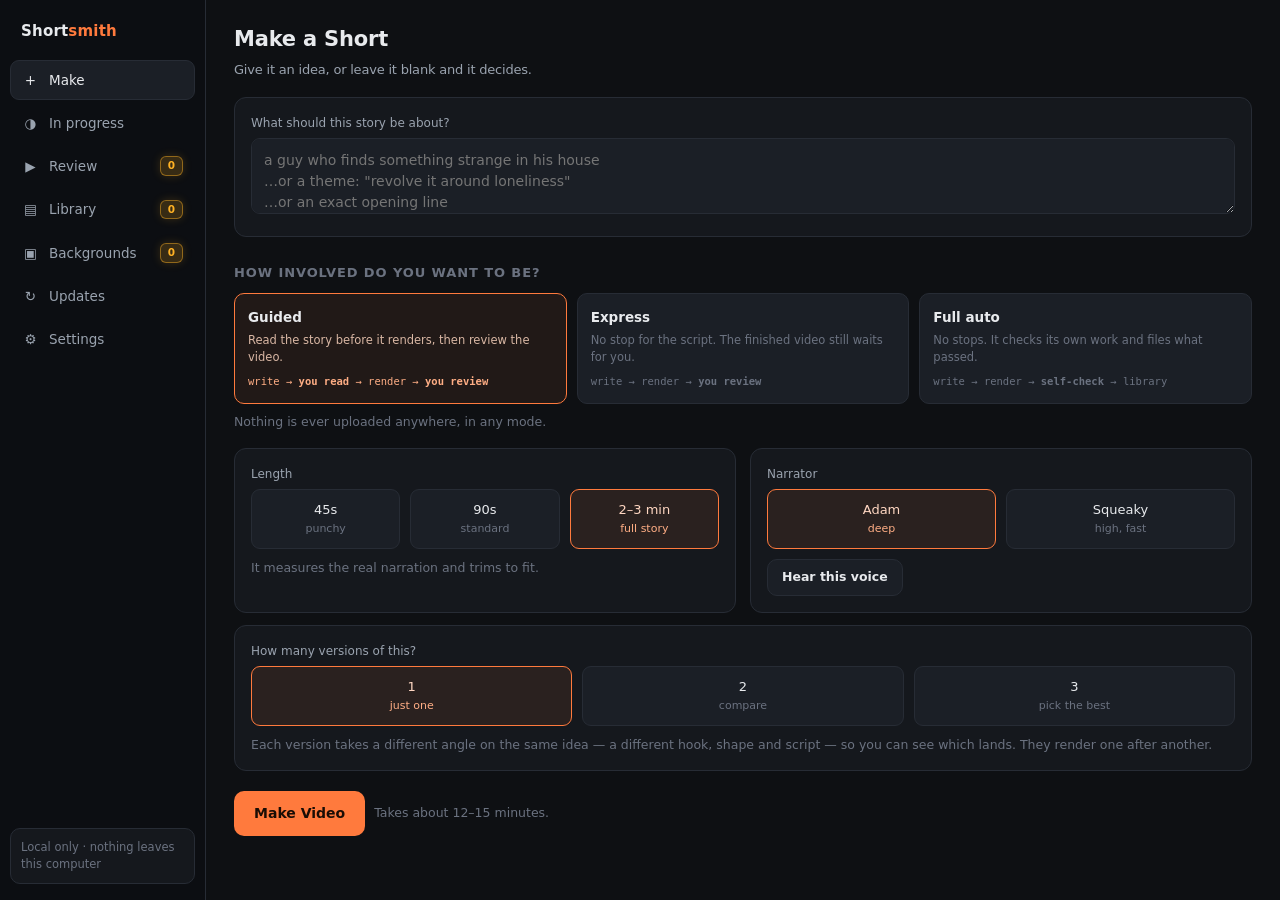
==== app/index.html @ 7c5843a4 "Fetch ffmpeg during setup; nothing could render without it" ====
<!doctype html>
<html lang="en">
<head>
<meta charset="utf-8">
<meta name="viewport" content="width=device-width,initial-scale=1">
<title>Shortsmith</title>
<style>
:root{
  --bg:#0e1013; --panel:#15181d; --panel2:#1b1f26; --line:#272c35;
  --txt:#e8eaed; --dim:#9aa3af; --faint:#6b7280;
  --accent:#ff7a3d; --accent2:#ffb224; --ok:#34d399; --bad:#f87171; --info:#60a5fa;
}
*{box-sizing:border-box}
html,body{height:100%}
body{margin:0;background:var(--bg);color:var(--txt);overflow:hidden;
  font:14px/1.5 -apple-system,BlinkMacSystemFont,"Segoe UI",Inter,system-ui,sans-serif}
.app{display:flex;height:100vh}

/* sidebar */
.side{width:206px;background:#0c0e12;border-right:1px solid var(--line);
  padding:16px 10px;display:flex;flex-direction:column;gap:3px;flex-shrink:0}
.brand{font-weight:700;font-size:15px;padding:4px 11px 14px;letter-spacing:.2px}
.brand span{color:var(--accent)}
.navb{display:flex;align-items:center;gap:10px;padding:9px 11px;border-radius:9px;
  color:var(--dim);cursor:pointer;border:1px solid transparent;font-size:13.5px;user-select:none}
.navb:hover{background:var(--panel);color:var(--txt)}
.navb.sel{background:var(--panel2);color:var(--txt);border-color:var(--line)}
.navb .ic{width:17px;text-align:center}
/* Sidebar counts are gold so "something is waiting for you" is visible at a
   glance. A zero is dimmed instead, so only real counts draw the eye. */
.navb .cnt{margin-left:auto;border-radius:6px;font-size:10.5px;padding:1px 7px;
  font-weight:700;background:rgba(255,178,36,.18);color:var(--accent2);
  border:1px solid rgba(255,178,36,.45);
  box-shadow:0 0 10px rgba(255,178,36,.18)}
.navb .cnt.zero{background:#191d24;color:#5d6673;border-color:#272c35;
  box-shadow:none;font-weight:600}
.side .sp{flex:1}
.mini{background:var(--panel);border:1px solid var(--line);border-radius:10px;
  padding:10px;font-size:11.5px;color:var(--faint)}
.mini b{color:var(--txt)}

/* main */
.main{flex:1;display:flex;flex-direction:column;min-width:0}
.strip{display:none;align-items:center;gap:12px;padding:10px 18px;
  background:linear-gradient(90deg,rgba(255,122,61,.15),rgba(255,178,36,.05));
  border-bottom:1px solid #33261c;font-size:12.5px;flex-shrink:0}
.strip.on{display:flex}
.spin{width:13px;height:13px;border-radius:50%;flex-shrink:0;
  border:2px solid rgba(255,122,61,.3);border-top-color:var(--accent);
  animation:sp .8s linear infinite}
@keyframes sp{to{transform:rotate(360deg)}}
.strip b{color:var(--accent2)}
.strip .muted2{color:#b99a86}
.scroll{flex:1;overflow:auto;padding:24px 28px}
.scr{display:none}.scr.on{display:block}

h1{margin:0 0 4px;font-size:21px;font-weight:650;letter-spacing:-.2px}
h1 .sub{display:block;font-size:13px;color:var(--dim);font-weight:400;margin-top:4px}
h2{font-size:13px;text-transform:uppercase;letter-spacing:.9px;color:var(--faint);
  margin:26px 0 10px;font-weight:650}
.card{background:var(--panel);border:1px solid var(--line);border-radius:12px;padding:16px}
.card+.card{margin-top:12px}
/* ...but inside a grid the second card is a COLUMN, not a stacked card, so
   that margin pushed Narrator 12px below Length and the pair looked crooked. */
.grid2>.card+.card,.grid3>.card+.card{margin-top:0}
label{display:block;font-size:12px;color:var(--dim);margin-bottom:6px}
textarea,select,input{width:100%;background:var(--panel2);border:1px solid var(--line);
  color:var(--txt);border-radius:9px;padding:11px 12px;font:inherit;outline:none}
textarea{min-height:76px;resize:vertical}
textarea:focus,select:focus{border-color:var(--accent)}
.grid2{display:grid;grid-template-columns:1fr 1fr;gap:14px}
/* Length and Narrator sit side by side, so their chips must be the same
   height — a 3-up grid and a 2-up grid otherwise render visibly different
   sized buttons and the pair looks broken. */
.grid2>.card{height:100%}   /* side-by-side cards end level */
#lens,#voices{display:grid;gap:10px}
#lens{grid-template-columns:repeat(3,1fr)}
#voices{grid-template-columns:repeat(2,1fr)}
#lens .chip,#voices .chip{min-height:58px;display:flex;flex-direction:column;
  align-items:center;justify-content:center}
.grid3{display:grid;grid-template-columns:repeat(3,1fr);gap:10px}

.chip{background:var(--panel2);border:1px solid var(--line);border-radius:9px;
  padding:10px 12px;cursor:pointer;text-align:center;font-size:13px;user-select:none}
.chip:hover{border-color:#39414e}
.chip.sel{border-color:var(--accent);background:rgba(255,122,61,.09);color:#ffd7c2}
.chip .s{display:block;font-size:11px;color:var(--faint);margin-top:2px}
.chip.sel .s{color:#ffae85}

.mode{display:grid;grid-template-columns:repeat(3,1fr);gap:10px}
.mode .m{background:var(--panel2);border:1px solid var(--line);border-radius:10px;
  padding:13px;cursor:pointer;user-select:none}
.mode .m:hover{border-color:#39414e}
.mode .m.sel{border-color:var(--accent);background:rgba(255,122,61,.08)}
.mode .m .t{font-weight:650;font-size:13.5px}
.mode .m .d{font-size:11.5px;color:var(--faint);margin-top:5px;line-height:1.5}
.mode .m.sel .d{color:#d9b7a4}
.flow{font-size:10.5px;color:var(--faint);margin-top:8px;
  font-family:ui-monospace,Menlo,Consolas,monospace}
.mode .m.sel .flow{color:#ffae85}

.btn{background:var(--accent);color:#1a0d05;border:0;border-radius:10px;padding:12px 20px;
  font:inherit;font-weight:700;cursor:pointer;font-size:14px}
.btn:hover{filter:brightness(1.08)}
.btn:disabled{opacity:.45;cursor:not-allowed;filter:none}
.btn.g{background:var(--panel2);color:var(--txt);border:1px solid var(--line);font-weight:600}
.btn.g:hover{border-color:#3d4654}
.btn.ok{background:var(--ok);color:#06251a}
.btn.no{background:transparent;color:var(--bad);border:1px solid #4a2626}
.btn.no:hover{background:rgba(248,113,113,.08)}
.btn.sm{padding:8px 14px;font-size:12.5px}
.row{display:flex;gap:9px;align-items:center;flex-wrap:wrap}
.right{margin-left:auto}
.muted{color:var(--faint);font-size:12.5px}
.ok{color:var(--ok)}.warn{color:var(--accent2)}.bad{color:var(--bad)}

.steps{display:flex;gap:6px;margin:14px 0 6px}
.step{flex:1;height:5px;background:var(--panel2);border-radius:3px;overflow:hidden}
.step i{display:block;height:100%;width:0;background:linear-gradient(90deg,var(--accent),var(--accent2));
  transition:width .4s}
.step.done i{width:100%}
.step.now i{width:60%;animation:pulse 1.6s ease-in-out infinite}
@keyframes pulse{0%,100%{opacity:1}50%{opacity:.5}}
.slab{display:flex;justify-content:space-between;font-size:11.5px;color:var(--faint);margin-bottom:16px}
.live{background:#0f1216;border:1px solid var(--line);border-left:3px solid var(--accent);
  border-radius:9px;padding:13px 15px;margin-top:12px}
.live .lbl{font-size:11px;color:var(--faint);text-transform:uppercase;
  letter-spacing:.7px;margin-bottom:5px}
.quote{color:#cfd5de;font-style:italic;line-height:1.65}
.badge{font-size:10.5px;padding:2px 8px;border-radius:5px;background:#1d2530;color:#8fa6c2}
.badge.best{background:rgba(255,122,61,.16);color:var(--accent2)}
.badge.ok{background:#13291f;color:var(--ok)}
.badge.no{background:#2a1c1c;color:#d08b8b}

video{width:100%;max-width:230px;border-radius:10px;background:#000;display:block}
.vrow{display:flex;gap:18px;align-items:flex-start}
.kv{display:flex;gap:8px;font-size:12.5px;margin:5px 0}
.kv .k{color:var(--faint);width:74px;flex-shrink:0}
.scene{display:flex;gap:12px;padding:9px 0;border-bottom:1px solid #1e232b}
.scene:last-child{border:0}
.sn{width:26px;flex-shrink:0;color:var(--faint);font-size:11.5px}
.tag{display:inline-block;font-size:10px;padding:2px 7px;border-radius:5px;
  background:#1d2530;color:#86a4c9;margin-bottom:4px}
table{width:100%;border-collapse:collapse;font-size:13px}
th{text-align:left;color:var(--faint);font-size:11px;text-transform:uppercase;
  letter-spacing:.7px;padding:0 10px 9px;font-weight:650}
td{padding:11px 10px;border-top:1px solid #1e232b;vertical-align:top}
tr.pick{background:rgba(255,122,61,.07)}
tr.dis{opacity:.42}
.hw{display:grid;grid-template-columns:repeat(5,1fr);gap:10px}
.hw .b{background:var(--panel2);border:1px solid var(--line);border-radius:10px;padding:12px}
.hw .b .k{font-size:10.5px;color:var(--faint);text-transform:uppercase;letter-spacing:.6px}
.hw .b .v{font-size:15px;font-weight:650;margin-top:4px}
.hw .b .v small{font-size:11px;color:var(--dim);font-weight:400;display:block}
.empty{color:var(--faint);text-align:center;padding:38px 10px;font-size:13px}
.bar{display:flex;align-items:center;gap:14px;background:var(--panel);
  border:1px solid var(--line);border-radius:10px;padding:10px 14px;margin:14px 0}
.ck{display:flex;align-items:center;gap:7px;font-size:12.5px;color:var(--dim);cursor:pointer}
.ck input{width:15px;height:15px;accent-color:var(--accent);cursor:pointer}
.card.pick{border-color:var(--accent);background:rgba(255,122,61,.05)}
.sel-ck{position:absolute;top:12px;left:12px;width:18px;height:18px;
  accent-color:var(--accent);cursor:pointer;z-index:2}
.card.item{position:relative;padding-left:44px}
.script{margin-top:12px;border-top:1px solid #1e232b;padding-top:10px;display:none}
.script.on{display:block}
.pbar{height:8px;background:var(--panel2);border-radius:4px;overflow:hidden;margin:8px 0}
.chlog{font-size:13px;line-height:1.65;color:#c9d0d9;white-space:pre-wrap}
.chlog b{color:var(--txt)}
.commit{display:flex;gap:10px;padding:8px 0;border-top:1px solid #1e232b;font-size:12.5px}
.commit:first-child{border-top:0}
.commit .sha{color:var(--faint);font-family:ui-monospace,Menlo,Consolas,monospace;flex-shrink:0}
.commit .when{color:var(--faint);margin-left:auto;flex-shrink:0}
.pbar i{display:block;height:100%;background:linear-gradient(90deg,var(--accent),var(--accent2));transition:width .5s}
/* ---- compact library grid: files-on-a-desktop ---- */
.grid-files{display:grid;grid-template-columns:repeat(auto-fill,minmax(148px,1fr));
  gap:14px;margin-top:6px}
.file{position:relative;border-radius:10px;padding:8px;cursor:default;
  border:1.5px solid transparent;transition:background .12s,border-color .12s}
.file:hover{background:#171b21}
.file.sel{background:rgba(255,122,61,.13);border-color:var(--accent)}
.file .thumb{position:relative;aspect-ratio:9/16;border-radius:8px;overflow:hidden;
  background:#000;border:1px solid var(--line)}
.file .thumb img{width:100%;height:100%;object-fit:cover;display:block}
.file .nm{font-size:12px;line-height:1.35;margin-top:7px;color:var(--txt);
  display:-webkit-box;-webkit-line-clamp:2;-webkit-box-orient:vertical;overflow:hidden}
.file .meta{font-size:10.5px;color:var(--faint);margin-top:2px}
.file .dots{position:absolute;top:12px;right:12px;width:24px;height:24px;
  border-radius:6px;background:rgba(10,12,16,.82);color:#cbd3dd;border:1px solid var(--line);
  display:none;align-items:center;justify-content:center;cursor:pointer;
  font-size:14px;line-height:1;z-index:2}
.file:hover .dots,.file.sel .dots{display:flex}
.file .dots:hover{background:var(--panel2);color:#fff}
.menu{position:fixed;z-index:90;background:var(--panel2);border:1px solid var(--line);
  border-radius:9px;padding:5px;min-width:168px;box-shadow:0 14px 34px rgba(0,0,0,.6)}
.menu div{padding:8px 11px;border-radius:6px;font-size:13px;cursor:pointer;color:var(--txt)}
.menu div:hover{background:#262c35}
.menu div.danger{color:var(--bad)}
.menu div.danger:hover{background:rgba(248,113,113,.12)}

/* ---- details drawer ---- */
#sheet{position:fixed;inset:0;background:rgba(0,0,0,.6);z-index:70;display:none}
#sheet.on{display:block}
.sheetbox{position:absolute;right:0;top:0;bottom:0;width:min(680px,94vw);
  background:var(--bg);border-left:1px solid var(--line);overflow:auto;
  padding:22px 24px;animation:slideIn .2s ease}
@keyframes slideIn{from{transform:translateX(30px);opacity:.6}to{transform:none;opacity:1}}
.sheetbox h2.t{font-size:18px;margin:0 0 4px;color:var(--txt);text-transform:none;letter-spacing:-.2px}
.metafield{margin-top:14px}
.metafield .lbl{font-size:11px;text-transform:uppercase;letter-spacing:.7px;
  color:var(--faint);margin-bottom:5px;display:flex;align-items:center;gap:8px}
.metafield .val{background:var(--panel2);border:1px solid var(--line);border-radius:8px;
  padding:10px 12px;font-size:13px;line-height:1.55;white-space:pre-wrap;color:#d7dde5}
.copy{font-size:10.5px;background:var(--panel2);border:1px solid var(--line);
  color:var(--dim);border-radius:5px;padding:2px 8px;cursor:pointer}
.copy:hover{border-color:var(--accent);color:var(--accent2)}
.titleopt{display:flex;gap:8px;align-items:center;padding:7px 0;
  border-bottom:1px solid #1e232b;font-size:13px}
.titleopt:last-child{border:0}
.qrow{display:flex;align-items:center;gap:12px;padding:9px 0;border-bottom:1px solid #1e232b;font-size:13px}
.qrow:last-child{border:0}

/* ---- backgrounds ---- */
#drop{border:2px dashed var(--line);border-radius:12px;padding:30px 20px;text-align:center;
  transition:border-color .15s,background .15s;cursor:pointer;margin-top:16px}
#drop:hover,#drop.over{border-color:var(--accent);background:rgba(255,122,61,.07)}
#drop .big{font-size:15px;font-weight:650;color:var(--txt)}
#drop .sub2{font-size:12.5px;color:var(--dim);margin-top:6px}
.clip{display:flex;gap:14px;align-items:center;padding:12px;border-bottom:1px solid #1e232b}
.clip:last-child{border:0}
.clip .shot{width:74px;height:42px;border-radius:6px;object-fit:cover;background:#000;
  border:1px solid var(--line);flex-shrink:0}
.clip .nm2{flex:1;min-width:0}
.clip .nm2 b{font-size:13.5px;font-weight:600;color:var(--txt);display:block;
  overflow:hidden;text-overflow:ellipsis;white-space:nowrap}
.clip .nm2 span{font-size:11.5px;color:var(--faint)}
.bar2{height:6px;border-radius:3px;background:var(--panel2);overflow:hidden;margin-top:10px}
.bar2 i{display:block;height:100%;background:linear-gradient(90deg,var(--accent),var(--accent2));
  width:0;transition:width .2s}
.gate{border:1.5px solid var(--accent);background:linear-gradient(180deg,#1b1711,#141720)}
.gate .facts{display:flex;flex-wrap:wrap;gap:8px;margin:12px 0 4px}
.gate .fact{font-size:11px;padding:3px 9px;border-radius:999px;background:var(--panel2);
  border:1px solid var(--line);color:var(--dim)}
.gate .fact b{color:var(--txt);font-weight:600}
.gate .read{max-height:40vh;overflow:auto;margin-top:14px;padding-right:6px}
.gate textarea{width:100%;min-height:68px;margin-top:12px;background:var(--panel2);
  border:1px solid var(--line);border-radius:9px;color:var(--txt);padding:10px 12px;
  font:inherit;font-size:13px;resize:vertical}
.gate textarea:focus{outline:none;border-color:var(--accent)}
.qrow .n{width:22px;height:22px;border-radius:6px;background:var(--panel2);border:1px solid var(--line);
  display:flex;align-items:center;justify-content:center;font-size:11px;color:var(--dim);flex-shrink:0}
.qrow .ang{flex:1;min-width:0;color:var(--dim);overflow:hidden;text-overflow:ellipsis;white-space:nowrap}
.qrow .st{font-size:11px;text-transform:uppercase;letter-spacing:.6px;color:var(--faint)}
.qrow.go .n{background:rgba(255,122,61,.18);border-color:var(--accent);color:var(--accent2)}
.qrow.go .st{color:var(--accent2)}
.qrow.ok .st{color:var(--good)}
.qrow.no .st{color:var(--bad)}
.sheetbox video{width:100%;max-height:50vh;margin-top:14px;border-radius:10px;
  background:#000;border:1px solid var(--line);display:block}
.sheetbox .x{position:absolute;top:0;right:0}
.metafield .lbl .copy{margin-left:auto}

/* ---- notifications: gold, high contrast, unmissable ---- */
#toasts{position:fixed;top:18px;right:18px;z-index:80;display:flex;
  flex-direction:column;gap:10px;max-width:380px;pointer-events:none}
.toast{pointer-events:auto;display:flex;gap:11px;align-items:flex-start;
  background:linear-gradient(135deg,#2a1f0c,#1d1708);
  border:1px solid var(--accent2);border-left:4px solid var(--accent2);
  border-radius:10px;padding:12px 14px;
  box-shadow:0 10px 30px rgba(0,0,0,.55), 0 0 0 1px rgba(255,178,36,.12);
  animation:toastIn .28s cubic-bezier(.2,.9,.3,1.2)}
.toast.out{animation:toastOut .22s ease forwards}
@keyframes toastIn{from{opacity:0;transform:translateX(26px) scale(.96)}
                   to{opacity:1;transform:none}}
@keyframes toastOut{to{opacity:0;transform:translateX(26px) scale(.97)}}
.toast .ic{font-size:15px;line-height:1.2;color:var(--accent2);flex-shrink:0}
.toast .tx{flex:1;min-width:0}
.toast .tt{font-weight:700;font-size:13.5px;color:#ffd98a;letter-spacing:.1px}
.toast .td{font-size:12.5px;color:#d9c49a;margin-top:2px;line-height:1.45}
.toast .x{color:#9a8863;cursor:pointer;font-size:15px;line-height:1;padding:0 2px}
.toast .x:hover{color:#ffd98a}
.toast.bad{background:linear-gradient(135deg,#2c1414,#1d0e0e);
  border-color:#f87171;border-left-color:#f87171}
.toast.bad .tt{color:#ffc4c4}.toast.bad .td{color:#e0a8a8}.toast.bad .ic{color:#f87171}
.toast.good{border-color:#34d399;border-left-color:#34d399;
  background:linear-gradient(135deg,#0f2a20,#0c1d16)}
.toast.good .tt{color:#9ff0cd}.toast.good .td{color:#8fd8b8}.toast.good .ic{color:#34d399}

/* ---- boot screen ---- */
#boot{position:fixed;inset:0;background:var(--bg);z-index:50;display:none;
  align-items:center;justify-content:center;padding:24px}
#boot.on{display:flex}
.bootbox{width:min(560px,100%);text-align:center}
.bootbox h2{font-size:21px;margin:0 0 6px;color:var(--txt);text-transform:none;letter-spacing:-.2px}
.bootbox .sub{color:var(--dim);font-size:13px;margin-bottom:20px}
.bootbar{height:10px;background:var(--panel2);border:1px solid var(--line);
  border-radius:6px;overflow:hidden}
.bootbar i{display:block;height:100%;width:0;border-radius:6px;
  background:linear-gradient(90deg,var(--accent),var(--accent2));transition:width .45s ease}
.bootpct{display:flex;justify-content:space-between;font-size:12px;
  color:var(--faint);margin-top:7px}
.gamewrap{margin-top:26px;background:var(--panel);border:1px solid var(--line);
  border-radius:12px;padding:14px}
.gamehead{display:flex;align-items:center;gap:10px;font-size:12px;color:var(--faint);
  margin-bottom:10px}
.gamehead b{color:var(--txt);font-size:13px}
#snake{background:#0b0d11;border:1px solid var(--line);border-radius:8px;
  display:block;margin:0 auto;touch-action:none}
.gamehint{font-size:11.5px;color:var(--faint);margin-top:9px}
</style>
</head>
<body>
<div id="sheet" onclick="if(event.target===this) closeSheet()">
  <div class="sheetbox" id="sheetBox"></div>
</div>

<div id="toasts"></div>

<div id="boot">
  <div class="bootbox">
    <h2 id="bootTitle">Starting Shortsmith</h2>
    <div class="sub" id="bootMsg">Waking the AI engine…</div>
    <div class="bootbar"><i id="bootFill"></i></div>
    <div class="bootpct"><span id="bootStage">starting</span><span id="bootNum">0%</span></div>

    <div class="gamewrap">
      <div class="gamehead">
        <b>Snake</b><span>while you wait</span>
        <span class="right" id="snakeScore">0</span>
      </div>
      <canvas id="snake" width="360" height="260"></canvas>
      <div class="gamehint">Arrow keys or WASD to steer &middot; click the board to start</div>
    </div>
  </div>
</div>

<div class="app">
  <div class="side">
    <div class="brand">Short<span>smith</span></div>
    <div class="navb sel" data-s="make"><span class="ic">+</span> Make</div>
    <div class="navb" data-s="progress"><span class="ic">&#9681;</span> In progress</div>
    <div class="navb" data-s="review"><span class="ic">&#9654;</span> Review <span class="cnt" id="cnt">0</span></div>
    <div class="navb" data-s="library"><span class="ic">&#9636;</span> Library <span class="cnt" id="lcnt">0</span></div>
    <div class="navb" data-s="clips"><span class="ic">&#9635;</span> Backgrounds <span class="cnt" id="ccnt">0</span></div>
    <div class="navb" data-s="updates"><span class="ic">&#8635;</span> Updates <span class="cnt" id="ucnt" style="display:none">1</span></div>
    <div class="navb" data-s="machine"><span class="ic">&#9881;</span> Settings</div>
    <div class="sp"></div>
    <div class="mini" id="mini">Local only &middot; nothing leaves this computer</div>
  </div>

  <div class="main">
    <div class="strip" id="strip">
      <div class="spin"></div>
      <div id="stripText"><b>Working…</b></div>
      <div class="right row">
        <button class="btn g sm" onclick="go('progress')">View</button>
        <button class="btn no sm" onclick="cancelRender()">Stop</button>
      </div>
    </div>

    <div class="scroll">
      <!-- MAKE -->
      <div class="scr on" id="make">
        <h1>Make a Short<span class="sub">Give it an idea, or leave it blank and it decides.</span></h1>
        <div class="card" style="margin-top:18px">
          <label>What should this story be about?</label>
          <textarea id="brief" placeholder="a guy who finds something strange in his house
…or a theme: &quot;revolve it around loneliness&quot;
…or an exact opening line
…or leave blank"></textarea>
        </div>

        <h2>How involved do you want to be?</h2>
        <div class="mode" id="modes">
          <div class="m sel" data-mode="guided"><div class="t">Guided</div>
            <div class="d">Read the story before it renders, then review the video.</div>
            <div class="flow">write &rarr; <b>you read</b> &rarr; render &rarr; <b>you review</b></div></div>
          <div class="m" data-mode="express"><div class="t">Express</div>
            <div class="d">No stop for the script. The finished video still waits for you.</div>
            <div class="flow">write &rarr; render &rarr; <b>you review</b></div></div>
          <div class="m" data-mode="auto"><div class="t">Full auto</div>
            <div class="d">No stops. It checks its own work and files what passed.</div>
            <div class="flow">write &rarr; render &rarr; <b>self-check</b> &rarr; library</div></div>
        </div>
        <p class="muted" style="margin-top:9px">Nothing is ever uploaded anywhere, in any mode.</p>

        <div class="grid2" style="margin-top:16px">
          <div class="card">
            <label>Length</label>
            <div class="grid3" id="lens">
              <div class="chip" data-sec="45">45s<span class="s">punchy</span></div>
              <div class="chip" data-sec="90">90s<span class="s">standard</span></div>
              <div class="chip sel" data-sec="">2&ndash;3 min<span class="s">full story</span></div>
            </div>
            <div class="row" style="margin-top:10px">
              <span class="muted">It measures the real narration and trims to fit.</span>
            </div>
          </div>
          <div class="card">
            <label>Narrator</label>
            <div class="grid2" id="voices">
              <div class="chip sel" data-voice="adam">Adam<span class="s">deep</span></div>
              <div class="chip" data-voice="squeaky">Squeaky<span class="s">high, fast</span></div>
            </div>
            <div class="row" style="margin-top:10px">
              <button class="btn g sm" id="previewBtn" onclick="previewVoice()">
                Hear this voice</button>
              <span class="muted" id="previewMsg"></span>
              <audio id="previewAudio" style="display:none"></audio>
            </div>
          </div>
        </div>

        <div class="card" style="margin-top:12px">
          <label>How many versions of this?</label>
          <div class="grid3" id="counts">
            <div class="chip sel" data-n="1">1<span class="s">just one</span></div>
            <div class="chip" data-n="2">2<span class="s">compare</span></div>
            <div class="chip" data-n="3">3<span class="s">pick the best</span></div>
          </div>
          <p class="muted" style="margin:10px 0 0">Each version takes a different
            angle on the same idea &mdash; a different hook, shape and script &mdash;
            so you can see which lands. They render one after another.</p>
        </div>

        <div class="row" style="margin-top:20px">
          <button class="btn" id="makeBtn" onclick="makeVideo()">Make Video</button>
          <span class="muted" id="makeHint">Takes about 12&ndash;15 minutes.</span>
        </div>
      </div>

      <!-- PROGRESS -->
      <div class="scr" id="progress">
        <h1 id="pTitle">Nothing is rendering<span class="sub" id="pSub">Start one from Make.</span></h1>
        <div id="pResume" style="display:none"></div>
        <div id="pGate" style="display:none"></div>
        <div id="pQueue" style="display:none"></div>
        <div id="pBody" style="display:none">
          <div class="steps" id="steps"></div>
          <div class="slab"><span>Story</span><span>Voice</span><span>Visuals</span><span>Edit</span><span>Finish</span></div>
          <div id="pLive"></div>
          <div class="row" style="margin-top:20px">
            <button class="btn no" onclick="cancelRender()">Stop this video</button>
            <span class="muted right">Safe to close the window &mdash; it keeps working.</span>
          </div>
        </div>
      </div>

      <!-- REVIEW -->
      <div class="scr" id="review">
        <h1>Ready for review<span class="sub" id="rSub">&nbsp;</span></h1>
        <div class="bar" id="rBar">
          <label class="ck"><input type="checkbox" id="rAll"> Select all</label>
          <span class="muted" id="rSel">none selected</span>
          <span class="right row">
            <button class="btn ok sm" id="rApprove" disabled onclick="bulk('approve','review')">Approve selected</button>
            <button class="btn no sm" id="rDelete" disabled onclick="bulk('reject','review')">Delete selected</button>
          </span>
        </div>
        <div id="rList"></div>
      </div>

      <div class="scr" id="library">
        <h1>Library<span class="sub" id="lSub">&nbsp;</span></h1>
        <div class="bar" id="lBar">
          <label class="ck"><input type="checkbox" id="lAll"> Select all</label>
          <span class="muted" id="lSel">none selected</span>
          <span class="right row">
            <button class="btn g sm" id="lOpen" disabled onclick="openSelected('library')">Open</button>
            <button class="btn g sm" id="lClear" disabled onclick="clearSel()">Clear selection</button>
            <button class="btn no sm" id="lDelete" disabled onclick="bulk('delete','library')">Delete</button>
          </span>
        </div>
        <div id="lList" class="grid-files"></div>
        <p class="muted" style="margin-top:14px">Click to select &middot; double-click to open &middot; the ⋮ menu has more.</p>
      </div>

      <!-- BACKGROUNDS -->
      <div class="scr" id="clips">
        <h1>Backgrounds<span class="sub" id="cSub">&nbsp;</span></h1>
        <p class="muted">The gameplay footage that plays behind every video.
          Nothing is downloaded for you &mdash; these are your own files, and they
          stay on this computer.</p>

        <div id="drop">
          <div class="big">Drop clips here, or click to choose</div>
          <div class="sub2">mp4, mkv, webm, mov or m4v &middot; 5 minutes or longer works best</div>
          <input type="file" id="cFile" accept="video/mp4,video/x-matroska,video/webm,video/quicktime,.mp4,.mkv,.webm,.mov,.m4v" multiple style="display:none">
        </div>
        <div id="cProg" style="display:none">
          <div class="muted" id="cProgText">Copying&hellip;</div>
          <div class="bar2"><i id="cProgBar"></i></div>
        </div>

        <h2>In use</h2>
        <div class="card" style="padding:4px 10px"><div id="cList"></div></div>
        <p class="muted" id="cFoot" style="margin-top:12px">&nbsp;</p>
      </div>

      <!-- UPDATES -->
      <div class="scr" id="updates">
        <h1>Updates<span class="sub" id="uSub">&nbsp;</span></h1>
        <div class="card" id="uCard" style="margin-top:16px">Checking…</div>
        <h2>What's in this version</h2>
        <div class="card"><div id="uLog" class="chlog"></div></div>
        <h2>Recent changes on GitHub</h2>
        <div class="card"><div id="uCommits"></div></div>
      </div>

      <!-- SETTINGS -->
      <div class="scr" id="machine">
        <h1>Settings<span class="sub" id="mSum">&nbsp;</span></h1>
        <h2>Your computer</h2>
        <div class="hw" id="hw"></div>
        <p class="muted" style="margin-top:10px">
          Checked once and remembered &mdash; never re-scanned on startup.
          Read locally, sent nowhere.
          <button class="btn g sm" style="margin-left:8px" onclick="rescan()">Re-scan</button>
          <div id="connLine" style="margin-top:10px;font-size:12.5px">&nbsp;</div>
        </p>
        <h2>Writer model</h2>
        <div class="card" id="pullBox" style="display:none;margin-bottom:12px"></div>
        <div class="card"><table id="models"></table></div>
        <p class="muted" style="margin-top:10px">Only the model you choose is downloaded. Nothing else is fetched.</p>
      </div>
    </div>
  </div>
</div>

<script>
const $ = s => document.querySelector(s);
let MODE = "guided", SECS = "", VOICE = "adam", BUSY = false, COUNT = 1;

function go(id){
  document.querySelectorAll('.scr').forEach(s=>s.classList.toggle('on', s.id===id));
  document.querySelectorAll('.navb').forEach(n=>n.classList.toggle('sel', n.dataset.s===id));
  $('.scroll').scrollTop = 0;
  if(id==='machine') loadMachine();
  if(id==='updates') loadUpdates();
  if(id==='clips') loadClips();
}
document.querySelectorAll('.navb').forEach(n=> n.onclick=()=>go(n.dataset.s));
function pickIn(container, el, set){
  container.querySelectorAll('.chip,.m').forEach(c=>c.classList.remove('sel'));
  el.classList.add('sel'); set();
}
$('#modes').onclick = e => { const m=e.target.closest('.m'); if(m) pickIn($('#modes'),m,()=>MODE=m.dataset.mode); };
$('#lens').onclick  = e => { const c=e.target.closest('.chip'); if(c) pickIn($('#lens'),c,()=>SECS=c.dataset.sec); };
$('#voices').onclick= e => { const c=e.target.closest('.chip'); if(c) pickIn($('#voices'),c,()=>VOICE=c.dataset.voice); };
$('#counts').onclick= e => { const c=e.target.closest('.chip'); if(c) pickIn($('#counts'),c,()=>COUNT=+c.dataset.n); };

// The server injects this when it serves the page, and refuses any /api call
// without it. That is what stops a website you happen to be visiting from
// driving this app behind your back — a cross-origin request cannot set a
// custom header without a CORS preflight, and the server refuses those.
const TOKEN = "__SHORTSMITH_TOKEN__";

// <img>, <video> and <audio> cannot send headers, so they carry it in the URL.
function signed(url){ return url + (url.includes('?') ? '&' : '?') + 'k=' + TOKEN; }

async function api(path, body){
  const headers = {'X-Shortsmith-Token': TOKEN};
  const opt = body
    ? {method:'POST', headers:{...headers, 'Content-Type':'application/json'},
       body:JSON.stringify(body)}
    : {headers};
  const r = await fetch(path, opt);
  // The token belongs to one run of the app. A page left open while Shortsmith
  // restarts keeps polling with the old one and gets refused every time, which
  // looks exactly like the app having quietly broken. Say what happened.
  if(r.status === 403) staleSession();
  return r.json();
}

// CSS.escape exists everywhere the app runs, but fall back rather than throw.
function cssq(v){
  const t = String(v==null?'':v);
  return (window.CSS && CSS.escape) ? CSS.escape(t)
                                    : t.replace(/[^A-Za-z0-9_-]/g, '');
}

let STALE = false, POLL = null;
function staleSession(){
  if(STALE) return;
  STALE = true;
  if(POLL) clearInterval(POLL);
  const box = document.createElement('div');
  box.id = 'stale';
  box.innerHTML = '<div class="sheetbox" style="width:min(460px,92vw);left:50%;top:50%;'
    + 'right:auto;bottom:auto;transform:translate(-50%,-50%);border:1px solid var(--line);'
    + 'border-radius:14px;height:auto;padding:26px">'
    + '<h2 class="t">Shortsmith restarted</h2>'
    + '<div class="muted" style="margin-top:6px">This window belongs to the previous '
    + 'session, so it can no longer talk to the app. Reload to reconnect — nothing '
    + 'has been lost.</div>'
    + '<div class="row" style="margin-top:18px">'
    + '<button class="btn" onclick="location.reload()">Reload</button></div></div>';
  box.style.cssText = 'position:fixed;inset:0;background:rgba(0,0,0,.72);z-index:95';
  document.body.appendChild(box);
}

async function makeVideo(){
  const r = await api('/api/make', {brief:$('#brief').value, seconds:SECS||null,
                                    voice:VOICE, mode:MODE, count:COUNT});
  if(r.error){ notify('Could not start', r.error, 'bad'); return; }
  notify(COUNT > 1 ? `Queued ${COUNT} versions` : 'Making your Short',
         COUNT > 1 ? 'They render one after another — about '
                     + (COUNT*13) + ' minutes in total.'
                   : 'This takes about 12–15 minutes.');
  go('progress'); refresh();
}
async function cancelRender(){ await api('/api/cancel', {}); refresh(); }
async function approve(id){ await api('/api/approve', {id}); refresh(); }
async function reject(id){ if(confirm('Delete this video permanently?')){ await api('/api/reject',{id}); refresh(); } }
async function reveal(id){ await api('/api/reveal', {id}); }
async function rescan(){
  const btn = event && event.target;
  if(btn){ btn.disabled = true; btn.textContent = 'Scanning…'; }
  await api('/api/rescan', {});
  await loadMachine();          // re-reads hardware, disk AND connection
  if(btn){ btn.disabled = false; btn.textContent = 'Re-scan'; }
  notify('Scanned', 'Hardware, free space and connection re-checked.', 'good');
}

// A line under the hardware saying how this machine is online. It is here
// because it changes what the Download buttons below it will do.
function paintConnection(c){
  const host = $('#connLine');
  if(!host) return;
  if(!c || !c.checked){
    host.innerHTML = '<span class="muted">Connection: could not tell — downloads '
      + 'will start without asking.</span>';
    return;
  }
  if(c.warn){
    host.innerHTML = '<span class="warn">On ' + esc(c.label) + ' &middot; '
      + esc(c.reason) + '.</span> <span class="muted">Model downloads will ask '
      + 'before they start.</span>';
  } else {
    host.innerHTML = '<span class="ok">On ' + esc(c.label) + '.</span> '
      + '<span class="muted">Model downloads will start straight away.</span>';
  }
}

function stepBar(step){
  let h='';
  for(let i=1;i<=5;i++){
    const cls = step && i<step ? 'done' : (step && i===step ? 'now' : '');
    h += '<div class="step '+cls+'"><i></i></div>';
  }
  return h;
}

// The queue only earns its place on screen when more than one video was
// asked for. One render is already described by the step bar above it.
// Guided mode stops the render between writing and voicing, and this is what
// it stops for. Showing the whole script matters: a hook that misread the
// brief is obvious in two lines, and catching it here saves the thirteen
// minutes the rest of the pipeline would spend on it.
// A render that died halfway still has its script written and its narration
// recorded — both of which cost real minutes. Starting over throws that away,
// so offer to carry on instead, and say what is already done.
function renderResume(r){
  const box = $('#pResume');
  if(!r || !r.run_id){ box.style.display = 'none'; return; }
  box.style.display = 'block';
  const have = (r.done_words || []);
  box.innerHTML = '<div class="card" style="margin-bottom:18px;border-color:var(--info)">'
    + '<b>A video stopped before it finished</b>'
    + '<div class="muted" style="margin-top:4px">' + esc(r.title) + '</div>'
    + '<div class="muted" style="margin-top:8px">'
    + (have.length ? esc(have.join(', ')) + ' already done — carrying on skips '
                     + 'straight to ' + esc(r.next_word || 'the rest') + '.'
                   : 'Nothing finished yet, so this one starts over.')
    + '</div>'
    + '<div class="row" style="margin-top:14px">'
    + '<button class="btn ok sm" onclick="resumeRun()">Carry on from here</button>'
    + '<button class="btn g sm" onclick="discardRun()">Throw it away</button>'
    + '</div></div>';
}

async function resumeRun(){
  const r = (LASTSTATE && LASTSTATE.resume) || null;
  if(!r) return;
  const res = await api('/api/resume', {run_id: r.run_id});
  if(res.error) return notify('Could not carry on', res.error, 'bad');
  notify('Picking up where it stopped', 'Skipping what was already done.', 'good');
  $('#pResume').style.display = 'none';
  refresh();
}

async function discardRun(){
  const r = (LASTSTATE && LASTSTATE.resume) || null;
  if(!r) return;
  if(!confirm('Throw away the unfinished video and its working files?')) return;
  const res = await api('/api/discard', {run_id: r.run_id});
  if(res.error) return notify('Could not discard', res.error, 'bad');
  notify('Thrown away', (res.freed_mb || 0) + ' MB of working files removed.', 'good');
  $('#pResume').style.display = 'none';
  refresh();
}

// Explainers get their claims checked against the model twice, one claim at a
// time. Corrections are already in the script below; what is worth your eyes
// is the list of things it could not settle — those are where it is guessing.
function factsHTML(f){
  if(!f || !f.ran || !(f.claims || []).length) return '';
  const unsure = f.unsure || [], fixed = f.corrected || 0;
  let h = '<div class="metafield"><div class="lbl">Fact-check</div><div class="val">'
    + f.claims.length + ' claim' + (f.claims.length === 1 ? '' : 's') + ' checked'
    + (fixed ? ' &middot; ' + fixed + ' line' + (fixed === 1 ? '' : 's') + ' corrected' : '')
    + (unsure.length ? ' &middot; ' + unsure.length + ' it could not settle' : '');
  if(unsure.length) h += unsure.map(u =>
      String.fromCharCode(10) + String.fromCharCode(10)
      + 'UNSURE: ' + esc(u.claim)
      + (u.why ? String.fromCharCode(10) + '  ' + esc(u.why) : '')).join('');
  const applied = (f.wrong || []).filter(w => w.applied);
  if(applied.length) h += applied.map(w =>
      String.fromCharCode(10) + String.fromCharCode(10)
      + 'CORRECTED: ' + esc(w.claim)
      + String.fromCharCode(10) + '  now: ' + esc(w.correction)).join('');
  return h + '</div></div>';
}

let GATE_RUN = null;

function renderGate(g){
  const box = $('#pGate');
  if(!g || !g.run_id){ box.style.display = 'none'; GATE_RUN = null; return; }
  const fresh = GATE_RUN !== g.run_id + ':' + (g.revision || 0);
  GATE_RUN = g.run_id + ':' + (g.revision || 0);
  box.style.display = 'block';
  if(!fresh) return;        // don't wipe what is being typed in the note box

  const off = g.target ? Math.round(100 * (g.estimate - g.target) / g.target) : 0;
  const fact = (k, v) => '<span class="fact">' + k + ' <b>' + esc(v) + '</b></span>';
  box.innerHTML = '<div class="card gate">'
    + '<div class="lbl" style="font-size:11px;text-transform:uppercase;letter-spacing:.7px;'
    + 'color:var(--accent2);margin-bottom:6px">Read this before it renders</div>'
    + '<div style="font-size:17px;font-weight:650">' + esc(g.title) + '</div>'
    + (g.logline ? '<div class="muted" style="margin-top:4px">' + esc(g.logline) + '</div>' : '')
    + '<div class="facts">'
    + fact('length', g.estimate + 's' + (g.target ? ' of ' + g.target + 's asked'
                                                    + (off ? ' (' + (off>0?'+':'') + off + '%)' : '') : ''))
    + fact('scenes', (g.scenes || []).length)
    + fact('words', g.words)
    + (g.structure ? fact('shape', g.structure) : '')
    + (g.kind ? fact('kind', g.kind) : '')
    + (g.revision ? fact('rewrite', '#' + g.revision) : '')
    + '</div>'
    + factsHTML(g.facts)
    + '<div class="read">' + (g.scenes || []).map((sc, i) =>
        '<div class="scene"><div class="sn">' + (i+1) + '</div><div>'
        + (sc.purpose ? '<span class="tag">' + esc(sc.purpose) + '</span>' : '')
        + '<div>' + esc(sc.narration) + '</div></div></div>').join('')
    + '</div>'
    + '<textarea id="gNote" placeholder="What should change? Leave empty to render it as written."></textarea>'
    + '<div class="row" style="margin-top:12px">'
    + '<button class="btn ok" onclick="gateDo(&quot;go&quot;)">Render it</button>'
    + '<button class="btn g" onclick="gateDo(&quot;rewrite&quot;)">Rewrite with my note</button>'
    + '<button class="btn no" onclick="gateDo(&quot;drop&quot;)">Throw it away</button>'
    + '<span class="muted right">It is holding here — nothing is being rendered.</span>'
    + '</div></div>';
}

async function gateDo(action){
  const g = (LASTSTATE && LASTSTATE.gate) || null;
  if(!g) return;
  const note = (($('#gNote') || {}).value || '').trim();
  if(action === 'rewrite' && !note)
    return notify('Say what to change', 'The rewrite note is empty.', 'bad');
  if(action === 'drop' && !confirm('Throw this script away and stop the render?')) return;
  const r = await api('/api/gate', {run_id: g.run_id, action: action, note: note});
  if(r.error) return notify('Could not do that', r.error, 'bad');
  if(action === 'go')      notify('Approved', 'Rendering it now — about 12 minutes.', 'good');
  if(action === 'rewrite') notify('Rewriting', 'It is writing another version from your note.');
  if(action === 'drop')    notify('Thrown away', 'Nothing was rendered.', 'good');
  GATE_RUN = null;
  $('#pGate').style.display = 'none';
  refresh();
}

function renderQueue(q){
  const box = $('#pQueue');
  const jobs = (q && q.jobs || []).filter(j => j.state !== 'cancelled');
  if(!jobs.length || !(q.waiting || q.running)){ box.style.display = 'none'; return; }
  const word = {waiting:'waiting', running:'rendering', done:'done', failed:'failed'};
  const cls  = {waiting:'', running:'go', done:'ok', failed:'no'};
  box.style.display = 'block';
  box.innerHTML = '<div class="card" style="margin-bottom:18px">'
    + '<div class="row" style="justify-content:space-between;align-items:center">'
    + '<b>' + jobs.length + ' versions of one idea</b>'
    + '<span class="muted">' + q.waiting + ' still to go</span></div>'
    + jobs.map((j, i) =>
        '<div class="qrow ' + (cls[j.state] || '') + '"><div class="n">' + (i+1) + '</div>'
        + '<div class="ang">' + esc(j.angle || 'the brief as you wrote it') + '</div>'
        + '<div class="st">' + (word[j.state] || j.state) + '</div></div>').join('')
    + '<div class="row" style="margin-top:14px">'
    + (q.waiting ? '<button class="btn no sm" onclick="dropQueue()">Cancel the ones waiting</button>' : '')
    + '</div></div>';
}

async function dropQueue(){
  if(!confirm('Cancel every version that has not started yet?')) return;
  const r = await api('/api/queue/cancel', {});
  notify('Queue cleared', (r.cancelled || 0) + ' waiting version(s) dropped.', 'good');
  refresh();
}

function renderProgress(r){
  const on = r.phase==='running';
  $('#pBody').style.display = (r.phase==='idle') ? 'none' : 'block';
  if(r.phase==='idle'){
    $('#pTitle').childNodes[0].nodeValue='Nothing is rendering';
    $('#pSub').textContent='Start one from Make.'; return;
  }
  if(r.phase==='awaiting'){
    $('#pTitle').childNodes[0].nodeValue='Waiting for you';
    $('#pSub').textContent='Read the script below, then say go.';
    $('#pBody').style.display='none'; return;
  }
  if(r.phase==='failed'){
    $('#pTitle').childNodes[0].nodeValue='That render stopped';
    $('#pSub').textContent=r.message||'';
    $('#pBody').style.display='none'; return;
  }
  if(r.phase==='done'){
    $('#pTitle').childNodes[0].nodeValue='Finished';
    $('#pSub').textContent=(r.title||'Your video')+' is waiting in Review.';
    $('#steps').innerHTML=stepBar(5); $('#pLive').innerHTML=''; return;
  }
  $('#pTitle').childNodes[0].nodeValue='Making your Short';
  $('#pSub').textContent = 'Step '+(r.step||'?')+' of 5 — '+r.label;
  $('#steps').innerHTML = stepBar(r.step);
  let h='';
  if(r.logline) h += '<div class="live"><div class="lbl">It planned this</div><div class="quote">'
      + esc(r.logline) + '</div>'
      + (r.structure? '<div class="row" style="margin-top:10px"><span class="badge">shape: '+esc(r.structure)+'</span></div>':'')
      + '</div>';
  if(r.scenes_written) h += '<div class="live" style="border-left-color:var(--info)">'
      + '<div class="lbl">Writing — scene '+r.scenes_written+' of '+(r.scenes_total||'?')+'</div>'
      + '<div class="quote">'+esc(r.opening||'')+'</div></div>';
  else if(r.message) h += '<div class="live" style="border-left-color:var(--info)">'
      + '<div class="lbl">Now</div><div class="quote">'+esc(r.message)+'</div></div>';
  $('#pLive').innerHTML = h;
}

function esc(s){ return String(s==null?'':s).replace(/[&<>"]/g, c=>({'&':'&amp;','<':'&lt;','>':'&gt;','"':'&quot;'}[c])); }

// Ids are filenames. Normal ones are slugs, but a record copied from another
// machine can carry characters Windows forbids and Linux allows — a quote or a
// backslash — and these land inside a JS string literal inside an HTML
// attribute. Two contexts, so two escapes: make it a safe JS string first,
// then a safe attribute. esc() alone is not enough; it never touches
// backslashes, and a trailing one would escape the closing quote.
function jsq(s){
  const BS = String.fromCharCode(92);          // a single backslash
  const out = [];
  for(const ch of String(s==null?'':s)){
    const code = ch.charCodeAt(0);
    // Line terminators end a JS string literal outright; drop them.
    if(code === 10 || code === 13 || code === 0x2028 || code === 0x2029) continue;
    // A backslash or a quote is escaped FOR JAVASCRIPT before esc() escapes
    // the result for HTML. The other order leaves a trailing backslash free
    // to eat the closing quote.
    if(ch === BS || ch === '"' || ch === "'") out.push(BS);
    out.push(ch);
  }
  return esc(out.join(''));
}

const SEL = {review:new Set(), library:new Set()};

function cardHTML(it, pane){
  const on = SEL[pane].has(it.id);
  return `<div class="card item ${on?'pick':''}" data-id="${esc(it.id)}">
    <input type="checkbox" class="sel-ck" ${on?'checked':''}
           onchange="toggle('${pane}','${jsq(it.id)}',this.checked)">
    <div class="vrow">
      <video controls preload="none" poster="${signed('/api/thumb/'+encodeURIComponent(it.id))}"
             src="${signed('/api/video/'+encodeURIComponent(it.id))}"></video>
      <div style="flex:1;min-width:0">
        <div style="font-size:16px;font-weight:650">${esc(it.title)}</div>
        <div class="kv"><div class="k">Length</div><div>${it.seconds}s · ${it.scenes} scenes</div></div>
        ${it.when?`<div class="kv"><div class="k">Approved</div><div>${esc(it.when)}</div></div>`:''}
        ${it.structure?`<div class="kv"><div class="k">Shape</div><div>${esc(it.structure)}</div></div>`:''}
        ${checkLine(it.check)}
        <div class="row" style="margin-top:12px">
          ${pane==='review'?`<button class="btn ok sm" onclick="one('approve','${jsq(it.id)}')">Approve</button>
          <button class="btn no sm" onclick="one('reject','${jsq(it.id)}')">Delete</button>`
          :`<button class="btn no sm" onclick="one('delete','${jsq(it.id)}')">Delete</button>`}
          <button class="btn g sm" onclick="showScript('${jsq(it.id)}',this)">Read script</button>
          <button class="btn g sm" onclick="reveal('${jsq(it.id)}')">Open folder</button>
        </div>
        <div class="script" id="sc-${esc(it.id)}"></div>
      </div></div></div>`;
}

// Full auto measures its own output and files what passes. When something
// failed, the video is here instead of the Library and the reason belongs on
// the card — "it's in Review" with no explanation would be worse than not
// checking at all.
function checkLine(c){
  if(!c || !c.checks) return '';
  if(c.passed) return '<div class="kv"><div class="k">Self-check</div>'
    + '<div class="ok">passed all ' + c.checks.length + ' checks</div></div>';
  return '<div class="kv"><div class="k">Self-check</div><div class="warn">'
    + esc((c.reasons || []).join(' · ')) + '</div></div>';
}

function toggle(pane, id, on){
  on ? SEL[pane].add(id) : SEL[pane].delete(id);
  // CSS.escape, not string concatenation: an id is a filename, and a quote in
  // one turns the attribute selector into a syntax error that throws.
  const host = pane==='review' ? '#rList' : '#lList';
  const card = document.querySelector(host + ' .card[data-id="' + cssq(id) + '"]');
  if(card) card.classList.toggle('pick', on);
  syncBar(pane);
}

function syncBar(pane){
  const n = SEL[pane].size;
  if(pane==='review'){
    $('#rSel').textContent = n ? n+' selected' : 'none selected';
    $('#rApprove').disabled = !n; $('#rDelete').disabled = !n;
  } else {
    $('#lSel').textContent = n ? n+' selected' : 'none selected';
    $('#lDelete').disabled = !n;
    $('#lOpen').disabled = n !== 1;
    $('#lClear').disabled = !n;
  }
}

function selectAll(pane, on, items){
  SEL[pane].clear();
  if(on) items.forEach(i=>SEL[pane].add(i.id));
  if(pane==='library') paintSel(); else paint(pane, items, true);
  syncBar(pane);
}

let LAST = {review:[], library:[]}, LASTSIG = {review:null, library:null};

// The list is repainted by rebuilding innerHTML, which destroys every <video>
// in it. With a 3-second poll that meant a clip you were watching was ripped
// out of the document a second after you pressed play — the browser reports
// "the media was removed from the document" and playback dies.
//
// So only repaint when something actually changed, and never while a video in
// that pane is playing.
function paint(pane, items, force){
  LAST[pane] = items;
  const host = pane==='review' ? $('#rList') : $('#lList');
  const bar  = pane==='review' ? $('#rBar')  : $('#lBar');
  const sig  = items.map(i=>i.id).join('|');

  const watching = [...host.querySelectorAll('video')]
                    .some(v => !v.paused && !v.ended);
  if(!force && (sig === LASTSIG[pane] || watching)) return;
  LASTSIG[pane] = sig;

  if(!items.length){
    host.innerHTML = '<div class="empty">'+(pane==='review'
      ? 'No videos waiting. Make one from the Make tab.'
      : 'Nothing approved yet. Approve a video and it lands here.')+'</div>';
    if(pane==='library') host.classList.remove('grid-files');
    bar.style.display='none'; return;
  }
  bar.style.display='flex';
  if(pane==='library') host.classList.add('grid-files');
  host.innerHTML = items.map(it => pane==='library' ? fileHTML(it)
                                                     : cardHTML(it,pane)).join('');
}

async function one(action, id){
  const word = action==='approve' ? null : 'Delete this video permanently?';
  if(word && !confirm(word)) return;
  await api('/api/bulk', {action, ids:[id]});
  SEL.review.delete(id); SEL.library.delete(id);
  if(SHEET_ID === id) closeSheet();
  syncBar('library'); refresh();
}

async function bulk(action, pane){
  const ids = [...SEL[pane]];
  if(!ids.length) return;
  if(action!=='approve' && !confirm(`Delete ${ids.length} video${ids.length>1?'s':''} permanently?`)) return;
  const r = await api('/api/bulk', {action, ids});
  if(SHEET_ID && ids.includes(SHEET_ID)) closeSheet();
  const word = action === 'approve' ? 'Approved' : 'Deleted';
  if(r && r.failed) notify(word + ' with problems', `${r.done} done, ${r.failed} failed.`, 'bad');
  else notify(word, `${ids.length} video${ids.length>1?'s':''}.`, 'good');
  SEL[pane].clear(); syncBar(pane); refresh();
}

async function showScript(id, btn){
  const box = document.getElementById('sc-'+id);
  if(box.classList.contains('on')){ box.classList.remove('on'); btn.textContent='Read script'; return; }
  const d = await api('/api/script/'+encodeURIComponent(id));
  box.innerHTML = (d.scenes||[]).map((sc,i)=>
    `<div class="scene"><div class="sn">${i+1}</div><div>
      ${sc.purpose?`<span class="tag">${esc(sc.purpose)}</span>`:''}
      <div>${esc(sc.narration)}</div></div></div>`).join('')
    || '<div class="muted">No script stored for this one.</div>';
  box.classList.add('on'); btn.textContent='Hide script';
}

/* ------------------------------------------------------------------ *
 * The library as files on a desktop.
 *
 * The old cards carried a live <video> each, which is why a 24-video
 * library took a second to open and why a repaint could tear a playing
 * clip out of the page. A thumbnail and a name is all a grid needs;
 * the player belongs in the details drawer, which the poll never
 * touches. Click selects, double-click opens, and the menu beside
 * each item carries everything else.
 * ------------------------------------------------------------------ */
let ANCHOR = null;          // for shift-range selection
let MENU = null;            // the open three-dot menu, if any
let SHEET_ID = null;        // the video the drawer is showing
const METAC = {};           // metadata, once fetched, per video

function fileHTML(it){
  const id = it.id, e = encodeURIComponent(id);
  const t = esc(it.title || 'Untitled');
  return '<div class="file ' + (SEL.library.has(id) ? 'sel' : '') + '"'
    + ' data-id="' + esc(id) + '" title="' + t + '"'
    + ' onclick="pickFile(event,&quot;' + jsq(id) + '&quot;)"'
    + ' ondblclick="openSheet(&quot;' + jsq(id) + '&quot;)"'
    + ' oncontextmenu="fileMenu(event,&quot;' + jsq(id) + '&quot;)">'
    + '<div class="dots" onclick="fileMenu(event,&quot;' + jsq(id) + '&quot;)">&#8942;</div>'
    + '<div class="thumb"><img loading="lazy" alt="" src="' + signed('/api/thumb/' + e) + '"></div>'
    + '<div class="nm">' + t + '</div>'
    + '<div class="meta">' + (it.seconds || '?') + 's &middot; '
    + (it.scenes || '?') + ' scenes</div></div>';
}

function paintSel(){
  document.querySelectorAll('#lList .file').forEach(el =>
    el.classList.toggle('sel', SEL.library.has(el.dataset.id)));
  const n = SEL.library.size, all = $('#lAll');
  if(all) all.checked = n > 0 && n === (LAST.library || []).length;
}

function pickFile(ev, id){
  closeMenu();
  const items = LAST.library || [];
  if(ev.ctrlKey || ev.metaKey){
    SEL.library.has(id) ? SEL.library.delete(id) : SEL.library.add(id);
  } else if(ev.shiftKey && ANCHOR){
    const a = items.findIndex(i => i.id === ANCHOR);
    const b = items.findIndex(i => i.id === id);
    if(a >= 0 && b >= 0){
      SEL.library.clear();
      for(let i = Math.min(a,b); i <= Math.max(a,b); i++) SEL.library.add(items[i].id);
    }
  } else {
    // Clicking the only selected item again lets it go, the way a
    // desktop does.
    const only = SEL.library.size === 1 && SEL.library.has(id);
    SEL.library.clear();
    if(!only) SEL.library.add(id);
  }
  ANCHOR = id;
  paintSel(); syncBar('library');
}

function clearSel(){
  SEL.library.clear(); ANCHOR = null;
  paintSel(); syncBar('library');
}

function openSelected(pane){
  const id = [...SEL[pane]][0];
  if(id) openSheet(id);
}

/* ---- the three-dot menu ---- */
function closeMenu(){ if(MENU){ MENU.remove(); MENU = null; } }

function fileMenu(ev, id){
  ev.preventDefault(); ev.stopPropagation();
  closeMenu();
  if(!SEL.library.has(id)){
    SEL.library.clear(); SEL.library.add(id); ANCHOR = id;
    paintSel(); syncBar('library');
  }
  const n = SEL.library.size;
  const m = document.createElement('div');
  m.className = 'menu';
  const row = (label, call, cls) =>
    '<div class="' + (cls || '') + '" onclick="closeMenu();' + call + '">' + label + '</div>';
  m.innerHTML =
      row('Open details', 'openSheet(&quot;' + jsq(id) + '&quot;)')
    + row('Copy title', 'copyMeta(&quot;' + jsq(id) + '&quot;,&quot;title&quot;)')
    + row('Copy description', 'copyMeta(&quot;' + jsq(id) + '&quot;,&quot;description&quot;)')
    + row('Copy hashtags', 'copyMeta(&quot;' + jsq(id) + '&quot;,&quot;hashtags&quot;)')
    + row('Show in folder', 'reveal(&quot;' + jsq(id) + '&quot;)')
    + (n > 1
        ? row('Delete ' + n + ' videos', 'bulk(&quot;delete&quot;,&quot;library&quot;)', 'danger')
        : row('Delete', 'one(&quot;delete&quot;,&quot;' + jsq(id) + '&quot;)', 'danger'));
  document.body.appendChild(m);
  const w = m.offsetWidth, h = m.offsetHeight;
  m.style.left = Math.max(8, Math.min(ev.clientX, window.innerWidth  - w - 10)) + 'px';
  m.style.top  = Math.max(8, Math.min(ev.clientY, window.innerHeight - h - 10)) + 'px';
  MENU = m;
}

/* ---- the details drawer ---- */
function openSheet(id){
  closeMenu();
  const it = (LAST.library || []).find(x => x.id === id) || {id:id, title:''};
  SHEET_ID = id;
  const e = encodeURIComponent(id);
  $('#sheetBox').innerHTML =
      '<div class="row" style="justify-content:space-between;align-items:flex-start;gap:14px">'
    + '<div style="min-width:0"><h2 class="t">' + esc(it.title || 'Untitled') + '</h2>'
    + '<div class="muted">' + (it.seconds || '?') + 's &middot; ' + (it.scenes || '?')
    + ' scenes' + (it.when ? ' &middot; ' + esc(it.when) : '')
    + (it.structure ? ' &middot; ' + esc(it.structure) : '') + '</div></div>'
    + '<button class="btn g sm" onclick="closeSheet()">Close</button></div>'
    + '<video controls preload="metadata" poster="' + signed('/api/thumb/' + e)
    + '" src="' + signed('/api/video/' + e) + '"></video>'
    + '<div class="row" style="margin-top:14px">'
    + '<button class="btn g sm" onclick="showScript(&quot;' + jsq(id) + '&quot;,this)">Read script</button>'
    + '<button class="btn g sm" onclick="reveal(&quot;' + jsq(id) + '&quot;)">Show in folder</button>'
    + '<button class="btn g sm" onclick="regenMeta(&quot;' + jsq(id) + '&quot;,this)">Rewrite metadata</button>'
    + '<button class="btn no sm" onclick="one(&quot;delete&quot;,&quot;' + jsq(id) + '&quot;)">Delete</button>'
    + '</div><div class="script" id="sc-' + esc(id) + '"></div>'
    + (it.check ? '<div class="metafield"><div class="lbl">Self-check</div>'
        + '<div class="val">' + (it.check.checks || []).map(c =>
            (c.ok ? '[ok] ' : '[failed] ') + esc(c.name) + ' — ' + esc(c.detail)
          ).join(String.fromCharCode(10)) + '</div></div>' : '')
    + '<h2 style="margin-top:22px">For posting</h2>'
    + '<div id="metaBox"><div class="muted">Reading this video&#39;s metadata&hellip;</div></div>';
  $('#sheet').classList.add('on');
  if(METAC[id]) renderMeta(id, METAC[id]); else loadMeta(id);
}

function closeSheet(){
  $('#sheet').classList.remove('on');
  $('#sheetBox').innerHTML = '';      // stops the player
  SHEET_ID = null;
}

async function loadMeta(id){
  const m = await api('/api/meta/' + encodeURIComponent(id));
  if(!m || m.error) return;
  METAC[id] = m;
  if(SHEET_ID === id) renderMeta(id, m);
}

function renderMeta(id, m){
  const box = $('#metaBox');
  if(!box) return;
  const field = (label, value, key) =>
      '<div class="metafield"><div class="lbl">' + label
    + '<button class="copy" data-src="mf-' + key + '">Copy</button></div>'
    + '<div class="val" id="mf-' + key + '">' + esc(value || '—') + '</div></div>';
  const titles = (m.titles || []).map(t =>
      '<div class="titleopt"><span style="flex:1;min-width:0">' + esc(t) + '</span>'
    + '<button class="copy use" data-t="' + esc(t) + '">Use this</button></div>').join('');
  box.innerHTML =
      (titles ? '<div class="metafield"><div class="lbl">Title options</div>'
                + '<div class="val">' + titles + '</div></div>' : '')
    + field('Chosen title', m.title, 'title')
    + field('Description', m.description, 'desc')
    + field('Hashtags', m.hashtags, 'hash')
    + field('Keywords', (m.tags || []).join(', '), 'kw')
    + field('One-line caption', m.caption, 'cap')
    + '<p class="muted" style="margin-top:12px">'
    + (m.source === 'legacy'
        ? 'This video was made before per-video metadata. Press Rewrite metadata for a full set.'
        : 'Written from this video&#39;s own finished script, so no two videos share it.')
    + '</p>';
  box.querySelectorAll('.copy').forEach(b => {
    b.onclick = () => {
      if(b.classList.contains('use')) return useTitle(id, b.dataset.t);
      const el = document.getElementById(b.dataset.src);
      copyText(el ? el.textContent : '', b);
    };
  });
}

function copyText(txt, btn){
  const done = () => {
    if(!btn) return;
    const was = btn.textContent;
    btn.textContent = 'Copied';
    setTimeout(() => { btn.textContent = was; }, 1200);
  };
  const manual = () => {
    // Older webviews refuse the clipboard API; a hidden textarea still works.
    try{
      const ta = document.createElement('textarea');
      ta.value = txt; ta.style.position = 'fixed'; ta.style.opacity = '0';
      document.body.appendChild(ta); ta.select();
      document.execCommand('copy'); ta.remove(); done();
    }catch(err){
      notify('Could not copy', 'Select the text and copy it by hand.', 'bad');
    }
  };
  if(navigator.clipboard && navigator.clipboard.writeText)
    navigator.clipboard.writeText(txt).then(done, manual);
  else manual();
}

async function copyMeta(id, field){
  const m = METAC[id] || await api('/api/meta/' + encodeURIComponent(id));
  if(!m || m.error) return notify('Nothing to copy', 'No metadata for that video yet.', 'bad');
  METAC[id] = m;
  const val = field === 'tags' ? (m.tags || []).join(', ') : (m[field] || '');
  if(!val) return notify('Nothing to copy', 'That field is empty.', 'bad');
  copyText(val, null);
  notify('Copied', field === 'title' ? val : field + ' is on the clipboard.', 'good');
}

async function useTitle(id, t){
  const m = METAC[id] || {};
  m.title = t;
  METAC[id] = m;
  await api('/api/meta', {id:id, meta:m});
  renderMeta(id, m);
  notify('Title set', t, 'good');
  LASTSIG.library = null;      // the name under the thumbnail changed
  refresh();
}

async function regenMeta(id, btn){
  const box = $('#metaBox');
  if(btn){ btn.disabled = true; btn.textContent = 'Writing…'; }
  if(box) box.innerHTML = '<div class="muted">Writing new titles, description and '
    + 'hashtags from this video&#39;s script. This takes a minute or two.</div>';
  const m = await api('/api/meta', {id:id});
  if(btn){ btn.disabled = false; btn.textContent = 'Rewrite metadata'; }
  if(!m || m.error){
    notify('Could not rewrite', (m && m.error) || 'The writer model did not answer.', 'bad');
    if(METAC[id]) renderMeta(id, METAC[id]);
    return;
  }
  METAC[id] = m;
  renderMeta(id, m);
  notify('Metadata rewritten', 'Five fresh title options.', 'good');
  LASTSIG.library = null;
  refresh();
}

/* ------------------------------------------------------------------ *
 * Backgrounds.
 *
 * These clips were always just a folder on disk that the README told
 * you about: nothing in the app showed what was in it, and an empty
 * one changed how videos looked without saying so. Now you can see
 * them, add them and remove them here.
 *
 * Uploads are sent as raw bytes with the filename in a header rather
 * than as multipart form data. A clip is routinely gigabytes, and raw
 * bytes stream straight to disk on the other side instead of being
 * assembled in memory first.
 * ------------------------------------------------------------------ */
let CLIPS = {clips: []};

async function loadClips(){
  const c = await api('/api/clips');
  CLIPS = c;
  setCount($('#ccnt'), c.count || 0);
  $('#cSub').textContent = c.count
    ? c.count + (c.count === 1 ? ' clip' : ' clips') + ' · ' + c.total_gb + ' GB'
    : '';
  const host = $('#cList');
  if(!(c.clips || []).length){
    host.innerHTML = '<div class="empty">No clips yet. Videos will use a plain '
      + 'moving background until you add some.</div>';
  } else {
    host.innerHTML = c.clips.map(cl => {
      const len = cl.minutes ? cl.minutes + ' min' : 'length unknown';
      return '<div class="clip">'
        + (cl.thumb
            ? '<img class="shot" alt="" src="' + signed('/api/clipthumb/' + encodeURIComponent(cl.name)) + '">'
            : '<div class="shot"></div>')
        + '<div class="nm2"><b>' + esc(cl.name) + '</b>'
        + '<span>' + len + ' · ' + cl.size_mb + ' MB</span></div>'
        + '<button class="btn no sm" onclick="removeClip(&quot;' + jsq(cl.name) + '&quot;)">Remove</button>'
        + '</div>';
    }).join('');
  }
  $('#cFoot').innerHTML = c.count
    ? (c.enough
        ? 'Looks good. Scenes take consecutive windows of one clip, so a long clip reads as one unbroken run.'
        : '<span class="warn">These are short.</span> Under two minutes in total means '
          + 'the same few seconds get reused and the background visibly loops.')
      + ' &middot; ' + esc(c.folder) + ' &middot; ' + c.free_gb + ' GB free on this drive'
    : esc(c.folder);
}

async function uploadClips(files){
  const list = [...files];
  if(!list.length) return;
  const box = $('#cProg'), text = $('#cProgText'), bar = $('#cProgBar');
  box.style.display = 'block';
  let done = 0;
  for(const f of list){
    const mb = Math.round(f.size / 1048576);
    text.textContent = 'Copying ' + f.name + ' (' + mb + ' MB) — ' + (done+1) + ' of ' + list.length;
    bar.style.width = '0%';
    const r = await sendClip(f, pct => { bar.style.width = pct + '%'; });
    if(r && r.ok){
      notify('Added', r.name + ' · ' + r.minutes + ' min', 'good');
    } else {
      notify('Could not add ' + f.name, (r && r.error) || 'The copy failed.', 'bad');
    }
    done++;
  }
  box.style.display = 'none';
  loadClips();
}

// XMLHttpRequest rather than fetch: it reports upload progress, and a 2 GB
// copy with no progress bar looks exactly like a hung app.
function sendClip(file, onProgress){
  return new Promise(resolve => {
    const x = new XMLHttpRequest();
    x.open('POST', '/api/clips/upload');
    x.setRequestHeader('X-Shortsmith-Token', TOKEN);
    x.setRequestHeader('X-Clip-Name', encodeURIComponent(file.name));
    x.setRequestHeader('Content-Type', 'application/octet-stream');
    x.upload.onprogress = e => {
      if(e.lengthComputable) onProgress(Math.round(e.loaded / e.total * 100));
    };
    x.onload = () => {
      try { resolve(JSON.parse(x.responseText)); }
      catch(err){ resolve({ok:false, error:'Unexpected reply from the app.'}); }
    };
    x.onerror = () => resolve({ok:false, error:'The copy was interrupted.'});
    x.send(file);
  });
}

async function removeClip(name){
  if(!confirm('Remove ' + name + ' from the backgrounds folder?\n\nThe file is deleted.')) return;
  const r = await api('/api/clips/delete', {name: name});
  if(r.error) return notify('Could not remove it', r.error, 'bad');
  notify('Removed', name, 'good');
  loadClips();
}

function setCount(el, n){
  el.textContent = n;
  el.classList.toggle('zero', !n);
}

function renderReview(items){
  setCount($('#cnt'), items.length);
  $('#rSub').textContent = items.length ? items.length+' waiting' : '';
  for(const id of [...SEL.review]) if(!items.some(i=>i.id===id)) SEL.review.delete(id);
  paint('review', items); syncBar('review');
}

function renderLibrary(items){
  setCount($('#lcnt'), items.length);
  $('#lSub').textContent = items.length ? items.length+' approved' : '';
  for(const id of [...SEL.library]) if(!items.some(i=>i.id===id)) SEL.library.delete(id);
  paint('library', items); syncBar('library');
}

// Five honest answers, not two. The old version only knew "behind by N
// commits", so a ZIP install was told to download forever and a checkout with
// one local commit of its own was told an update was waiting that did not
// exist. What is shown now follows the state the checker worked out.
async function loadUpdates(force){
  const u = await api('/api/updates' + (force ? '?force=1' : ''));
  $('#uSub').textContent = 'You are on v' + u.version;
  const again = '<button class="btn g sm" onclick="loadUpdates(true)">Check again</button>';
  const newest = u.latest_version ? ' (v' + esc(u.latest_version) + ')' : '';
  let head = '';

  if(u.state === 'error'){
    head = '<b class="warn">Could not check for updates</b>'
      + '<div class="muted">' + esc(u.error || '') + '</div>'
      + '<div class="row" style="margin-top:12px">' + again + '</div>';

  } else if(u.state === 'current'){
    head = '<b class="ok">You have the latest version</b>'
      + '<div class="muted">v' + esc(u.version) + ' is what is published. '
      + 'Nothing to install.</div>'
      + '<div class="row" style="margin-top:12px">' + again + '</div>';

  } else if(u.state === 'ahead'){
    head = '<b class="ok">This copy is ahead of what is published</b>'
      + '<div class="muted">You are on v' + esc(u.version) + ' and the published '
      + 'version is v' + esc(u.latest_version || '?') + '. There is nothing to '
      + 'update to.</div>'
      + '<div class="row" style="margin-top:12px">' + again + '</div>';

  } else if(u.state === 'behind' && u.can_install){
    const n = u.behind > 0 ? u.behind + ' update' + (u.behind > 1 ? 's' : '') + ' available'
                           : 'An update is available' + newest;
    head = '<b class="warn">' + esc(n) + '</b>'
      + '<div class="muted">Only program files change — your model, clips and '
      + 'videos stay as they are.</div>'
      + '<div class="row" style="margin-top:12px">'
      + '<button class="btn sm" id="uBtn" onclick="applyUpdate()">Install update</button>'
      + again + '</div>';

  } else if(u.state === 'behind'){
    head = '<b class="warn">A newer version is out' + newest + '</b>'
      + '<div class="muted">This copy was downloaded as a ZIP, so it cannot '
      + 'replace itself while running. Download the new one and unzip it over '
      + 'this folder — your videos, clips and settings live elsewhere and are '
      + 'not touched.</div>'
      + '<div class="row" style="margin-top:12px">'
      + '<a class="btn sm" href="' + esc(u.zip_url) + '" target="_blank" rel="noopener">Download v'
      + esc(u.latest_version || 'latest') + '</a>'
      + '<a class="btn g sm" href="' + esc(u.page) + '" target="_blank" rel="noopener">See it on GitHub</a>'
      + again + '</div>';

  } else {
    head = '<b>Could not tell whether this copy is current</b>'
      + '<div class="muted">You are on v' + esc(u.version) + '. '
      + (u.latest_version ? 'The published version is v' + esc(u.latest_version) + '.'
                          : 'The published version could not be read.') + '</div>'
      + '<div class="row" style="margin-top:12px">'
      + '<a class="btn g sm" href="' + esc(u.page) + '" target="_blank" rel="noopener">See it on GitHub</a>'
      + again + '</div>';
  }

  if((u.whats_new || []).length){
    head += '<div class="metafield"><div class="lbl">What you would get</div>'
      + '<div class="val">' + esc(u.whats_new.join(String.fromCharCode(10))) + '</div></div>';
  }

  $('#uCard').innerHTML = head;
  // The badge means "there is something to install", nothing else.
  $('#ucnt').style.display = (u.state === 'behind') ? '' : 'none';

  // Escape FIRST, then add the one bit of markup we want. Going the other way
  // round pastes a file straight into the page as HTML.
  $('#uLog').innerHTML = esc((u.changelog || []).join(String.fromCharCode(10)))
      .replace(/^# .*$/m, '')
      .replace(/^## *(.+)$/gm, '<b class="ok">Version $1</b>')
      .replace(/\*\*(.+?)\*\*/g, '<b>$1</b>')
      .trim() || 'No changelog in this copy.';
  $('#uCommits').innerHTML = (u.commits || []).map(c =>
    `<div class="commit"><span class="sha">${esc(c.sha)}</span>
       <span>${esc(c.message)}</span><span class="when">${esc(c.when)}</span></div>`
  ).join('') || '<div class="muted">Nothing to show.</div>';
}

async function applyUpdate(){
  const b = $('#uBtn'); if(b){ b.disabled = true; b.textContent = 'Installing…'; }
  const r = await api('/api/update', {});
  if(r.ok){
    notify('Updated to v' + (r.version || '?'),
           'Close and reopen Shortsmith to run the new version.', 'good');
    await loadUpdates(true);     // re-read from disk so the button goes away
  } else {
    notify('Update failed', r.error || 'Unknown problem', 'bad');
    if(b){ b.disabled = false; b.textContent = 'Install update'; }
  }
}

async function loadMachine(){
  const m = await api('/api/machine');
  $('#mSum').textContent = m.summary || '';
  paintConnection(m.connection);
  const h = m.hardware||{};
  $('#hw').innerHTML = [
    ['System', (h.os||'?')+' '+(h.arch||''), ''],
    ['Memory', (h.ram_total_gb||'?')+' GB', (h.ram_free_gb||'?')+' free'],
    ['Graphics', h.vram_gb? h.vram_gb+' GB':'—', h.unified_memory?'unified':(h.gpu_name?'VRAM':'')],
    ['Processor', (h.cpu_cores||'?')+' cores', ''],
    ['Free disk', (h.disk_free_gb||'?')+' GB', ''],
  ].map(([k,v,s])=>`<div class="b"><div class="k">${k}</div><div class="v">${esc(v)}<small>${esc(s)}</small></div></div>`).join('');
  const have = new Set((m.installed||[]).map(x=>x.split(':').length>1?x:x+':latest'));
  const isHere = t => have.has(t) || have.has(t+':latest') || [...have].some(h=>h.split(':')[0]===t.split(':')[0] && h.split(':')[1]===t.split(':')[1]);
  $('#models').innerHTML =
    '<tr><th>Model</th><th>Download</th><th>Total</th><th>What you get</th><th></th></tr>' +
    (m.options||[]).map(o=>{
      const here = isHere(o.tag);
      const btn = !o.runnable ? ''
        : here ? '<span class="badge ok">ready</span>'
        : `<button class="btn g sm" onclick="pullModel('${o.tag}')">Download</button>`;
      return `<tr class="${o.tag===m.recommended?'pick':(o.runnable?'':'dis')}">
      <td><b>${esc(o.label)}</b>${o.tag===m.recommended?' <span class="badge best">recommended</span>':''}</td>
      <td>${o.download_gb} GB</td><td>${o.total_install_gb} GB</td>
      <td>${o.runnable?esc(o.blurb):'<span class="badge no">'+esc(o.reason)+'</span>'}</td>
      <td>${btn}</td></tr>`;}).join('');
  paintPull(m.pull);
}

let PREVIEW_PLAYING = false;
async function previewVoice(){
  const btn = $('#previewBtn'), msg = $('#previewMsg'), au = $('#previewAudio');
  if(PREVIEW_PLAYING){ au.pause(); au.currentTime = 0; }
  btn.disabled = true; msg.textContent = 'preparing…';
  try{
    au.src = signed('/api/voice/' + encodeURIComponent(VOICE) + '?t=' + Date.now());
    au.onended = () => { btn.disabled = false; msg.textContent=''; PREVIEW_PLAYING=false; };
    au.onerror  = () => { btn.disabled = false; msg.textContent='voice not ready yet'; PREVIEW_PLAYING=false; };
    await au.play();
    PREVIEW_PLAYING = true;
    msg.textContent = 'playing…';
  }catch(e){
    btn.disabled = false;
    msg.textContent = 'could not play';
  }
}

// On Wi-Fi or a cable this just downloads. On a metered connection — mobile
// data, a phone hotspot, roaming — it asks first, because the person clicking
// Download is looking at a model name, not at their data plan.
async function pullModel(tag){
  let r = await api('/api/pull', {model: tag});
  if(r && r.needs_confirm){
    if(!confirm(r.message + String.fromCharCode(10) + String.fromCharCode(10)
                + 'Nothing is downloaded unless you say yes.')) {
      notify('Download cancelled', 'Nothing was downloaded.');
      return;
    }
    r = await api('/api/pull', {model: tag, confirm: true});
  }
  if(!r || r.error){ notify('Download not started', (r && r.error) || 'Unknown problem', 'bad'); return; }
  notify('Getting everything ready',
         'The writer model, the video encoder, the voice and the caption '
         + 'timer. This happens once.');
  pollPull();
}
// One bar for all three downloads. A render needs a writer, a voice and
// something to time the captions; fetching only the first and discovering the
// other two mid-render is how this used to work, and it looked like the app
// stalling twice for no stated reason.
function paintPull(p){
  const host = $('#pullBox');
  if(!host) return;
  if(!p || p.status==='idle'){ host.style.display='none'; return; }
  host.style.display='block';

  if(p.status==='failed'){
    host.innerHTML = '<b class="bad">Download stopped</b>'
      + '<div class="muted">' + esc(p.error || '') + '</div>'
      + '<div class="muted" style="margin-top:8px">Nothing is half-installed — '
      + 'press Download again to pick up where it left off.</div>';
    return;
  }

  if(p.status==='done'){
    if(!paintPull._told){
      paintPull._told = true;
      notify('Ready to make videos', 'The writer, the voice and the caption '
             + 'timing are all installed.', 'good');
    }
    host.innerHTML = '<b class="ok">Everything is ready.</b>'
      + '<div class="muted">' + esc(p.model || '') + ', the video encoder, the narration voice '
      + 'and the caption timer are all on this computer. Renders work offline from '
      + 'here — press Make.</div>';
    return;
  }

  const step = p.step || 1;
  const bytes = (p.stage === 'writer' && p.total_gb)
      ? p.done_gb + ' of ' + p.total_gb + ' GB · ' : '';
  host.innerHTML = '<b>Getting everything ready</b>'
    + '<div class="muted">Step ' + step + ' of ' + (p.steps || 4) + ' — ' + esc(p.label || '') + '</div>'
    + '<div class="pbar"><i style="width:' + (p.overall || 0) + '%"></i></div>'
    + '<div class="muted">' + bytes + Math.round(p.overall || 0) + '% overall</div>'
    + '<div class="muted" style="margin-top:8px">Leave this running — you can use '
    + 'the rest of the app meanwhile. This happens once.</div>';
}

async function pollPull(){
  const p = await api('/api/pull');
  paintPull(p);
  if(p.status === 'running') setTimeout(pollPull, 1500);
  else if(p.status === 'done') loadMachine();
  else if(p.status !== 'idle') setTimeout(pollPull, 2500);
}

let LASTSTATE = {};
async function refresh(){
  let s;
  try { s = await api('/api/state'); } catch(e){ return; }
  LASTSTATE = s;
  BUSY = s.busy;
  const r = s.render || {};
  $('#strip').classList.toggle('on', r.phase==='running' || r.phase==='awaiting');
  if(r.phase==='awaiting'){
    $('#stripText').innerHTML = '<b>A script is waiting for you</b> '
      + '<span class="muted2">· nothing renders until you say so</span>';
  }
  if(r.phase==='running'){
    $('#stripText').innerHTML = '<b>'+esc(r.title||'Making your Short')+'</b> <span class="muted2">· step '
      + (r.step||'?') + ' of 5 · ' + esc(r.label) + '</span>';
  }
  $('#makeBtn').disabled = BUSY;
  $('#makeHint').textContent = BUSY ? 'A render is already running.' : 'Takes about 12–15 minutes.';
  renderProgress(r);
  renderGate(s.gate);
  renderResume(s.resume);
  renderQueue(s.queue);
  announce(s);
  renderReview(s.pending || []);
  renderLibrary(s.approved || []);
  $('#mini').innerHTML = 'Local only · nothing leaves this computer<br><b>'
    + (s.pending_count||0) + '</b> waiting for review';
}
$('#rAll').onchange = e => selectAll('review', e.target.checked, LAST.review);
$('#lAll').onchange = e => selectAll('library', e.target.checked, LAST.library);

// Backgrounds: click to choose, or drag files anywhere onto the panel.
$('#drop').onclick = () => $('#cFile').click();
$('#cFile').onchange = e => { uploadClips(e.target.files); e.target.value = ''; };
['dragenter','dragover'].forEach(ev =>
  $('#drop').addEventListener(ev, e => { e.preventDefault(); $('#drop').classList.add('over'); }));
['dragleave','drop'].forEach(ev =>
  $('#drop').addEventListener(ev, e => { e.preventDefault(); $('#drop').classList.remove('over'); }));
$('#drop').addEventListener('drop', e => {
  if(e.dataTransfer && e.dataTransfer.files) uploadClips(e.dataTransfer.files);
});
// Dropping a file anywhere else would otherwise make the webview navigate to
// it, replacing the app with a video player and no way back.
window.addEventListener('dragover', e => e.preventDefault());
window.addEventListener('drop', e => e.preventDefault());

// Clicking the empty space around the files drops the selection, and Escape
// backs out of whatever is open — menu first, then the drawer, then the
// selection, so one key never closes two things at once.
$('#lList').addEventListener('click', e => { if(e.target === e.currentTarget) clearSel(); });
document.addEventListener('click', e => {
  if(MENU && !MENU.contains(e.target)) closeMenu();
});
window.addEventListener('keydown', e => {
  if($('#boot').classList.contains('on')) return;
  if(e.key === 'Escape'){
    if(MENU) return closeMenu();
    if(SHEET_ID) return closeSheet();
    if(SEL.library.size) return clearSel();
  }
  if(e.key === 'Delete' && SEL.library.size && !SHEET_ID
     && $('#library').classList.contains('on')) bulk('delete','library');
  if(e.key === 'Enter' && SEL.library.size === 1 && !SHEET_ID
     && $('#library').classList.contains('on')) openSelected('library');
});
// ---------- notifications ----------
// Gold by default so they read as "something happened" at a glance, red for
// problems, green for a completed action.
function notify(title, detail, kind){
  const host = $('#toasts');
  const el = document.createElement('div');
  el.className = 'toast' + (kind ? ' ' + kind : '');
  const mark = kind === 'bad' ? '!' : (kind === 'good' ? '✓' : '●');
  el.innerHTML = `<div class="ic">${mark}</div><div class="tx">
      <div class="tt">${esc(title)}</div>
      ${detail ? `<div class="td">${esc(detail)}</div>` : ''}
    </div><div class="x">×</div>`;
  const kill = () => { el.classList.add('out'); setTimeout(()=>el.remove(), 220); };
  el.querySelector('.x').onclick = kill;
  host.appendChild(el);
  setTimeout(kill, kind === 'bad' ? 9000 : 5500);
  while (host.children.length > 4) host.firstChild.remove();
}

// Watch for things worth announcing, rather than announcing every poll.
let SEEN = {phase:null, pending:null, ready:false};
function announce(s){
  const r = s.render || {}, n = (s.pending || []).length;
  if(SEEN.phase && r.phase !== SEEN.phase){
    if(r.phase === 'done')   notify('Video ready', (r.title||'Your short') + ' is waiting in Review.', 'good');
    if(r.phase === 'failed') notify('Render failed', r.message || 'See In progress for details.', 'bad');
    if(r.phase === 'running' && SEEN.phase === 'idle') notify('Started', 'Writing your story now.');
  }
  if(SEEN.pending !== null && n > SEEN.pending && r.phase !== 'done')
    notify('New video', 'One more is waiting for review.', 'good');
  SEEN.phase = r.phase; SEEN.pending = n;
}

// ---------- startup ----------
let BOOTED = false;
function paintBoot(b){
  if(b.ready || b.stage === 'ready'){
    if(!BOOTED){ BOOTED = true; $('#boot').classList.remove('on'); stopSnake(); refresh(); }
    return;
  }
  $('#boot').classList.add('on');
  if(b.stage === 'failed'){
    $('#bootTitle').textContent = 'Shortsmith could not start';
    $('#bootMsg').innerHTML = '<span class="bad">' + esc(b.error || 'Unknown problem') + '</span>';
    $('#bootStage').textContent = 'stopped';
    return;
  }
  $('#bootMsg').textContent = b.message || 'Starting…';
  $('#bootStage').textContent = b.stage || '';
  $('#bootFill').style.width = (b.percent || 0) + '%';
  $('#bootNum').textContent = Math.round(b.percent || 0) + '%';
}
async function pollBoot(){
  try{
    const b = await api('/api/boot');
    paintBoot(b);
    if(!b.ready && b.stage !== 'failed') setTimeout(pollBoot, 600);
  }catch(e){ setTimeout(pollBoot, 1200); }
}

// ---------- Snake ----------
const CELL = 20, COLS = 18, ROWS = 13;
let snk, dir, nextDir, food, snakeTimer = null, score = 0, dead = false;
const cv = document.getElementById('snake'), cx2 = cv.getContext('2d');

function resetSnake(){
  snk = [{x:4,y:6},{x:3,y:6},{x:2,y:6}];
  dir = {x:1,y:0}; nextDir = dir; score = 0; dead = false;
  placeFood(); drawSnake();
}
function placeFood(){
  do { food = {x:(Math.random()*COLS)|0, y:(Math.random()*ROWS)|0}; }
  while(snk.some(s=>s.x===food.x && s.y===food.y));
}
function stepSnake(){
  if(dead) return;
  dir = nextDir;
  const head = {x:snk[0].x+dir.x, y:snk[0].y+dir.y};
  if(head.x<0||head.y<0||head.x>=COLS||head.y>=ROWS||snk.some(s=>s.x===head.x&&s.y===head.y)){
    dead = true; drawSnake(); return;
  }
  snk.unshift(head);
  if(head.x===food.x && head.y===food.y){ score++; $('#snakeScore').textContent = score; placeFood(); }
  else snk.pop();
  drawSnake();
}
function drawSnake(){
  cx2.fillStyle = '#0b0d11'; cx2.fillRect(0,0,cv.width,cv.height);
  cx2.fillStyle = '#ffb224';
  cx2.fillRect(food.x*CELL+4, food.y*CELL+4, CELL-8, CELL-8);
  snk.forEach((p,i)=>{
    cx2.fillStyle = i===0 ? '#ff7a3d' : '#9a4a26';
    cx2.fillRect(p.x*CELL+2, p.y*CELL+2, CELL-4, CELL-4);
  });
  if(dead){
    cx2.fillStyle = 'rgba(0,0,0,.66)'; cx2.fillRect(0,0,cv.width,cv.height);
    cx2.fillStyle = '#e8eaed'; cx2.font = '600 15px system-ui'; cx2.textAlign = 'center';
    cx2.fillText('Score ' + score + ' — click to play again', cv.width/2, cv.height/2);
  }
}
function startSnake(){
  resetSnake();
  if(snakeTimer) clearInterval(snakeTimer);
  snakeTimer = setInterval(stepSnake, 110);
}
function stopSnake(){ if(snakeTimer){ clearInterval(snakeTimer); snakeTimer = null; } }
cv.addEventListener('click', ()=>{ if(!snakeTimer || dead) startSnake(); });
window.addEventListener('keydown', e=>{
  if(!$('#boot').classList.contains('on')) return;
  const k = e.key.toLowerCase();
  const m = {arrowup:[0,-1], w:[0,-1], arrowdown:[0,1], s:[0,1],
             arrowleft:[-1,0], a:[-1,0], arrowright:[1,0], d:[1,0]}[k];
  if(!m) return;
  e.preventDefault();
  if(!snakeTimer) startSnake();
  // no instant reversal into your own neck
  if(m[0] === -dir.x && m[1] === -dir.y) return;
  nextDir = {x:m[0], y:m[1]};
});
resetSnake();

pollBoot();
loadUpdates();
refresh(); POLL = setInterval(refresh, 3000);
</script>
</body>
</html>
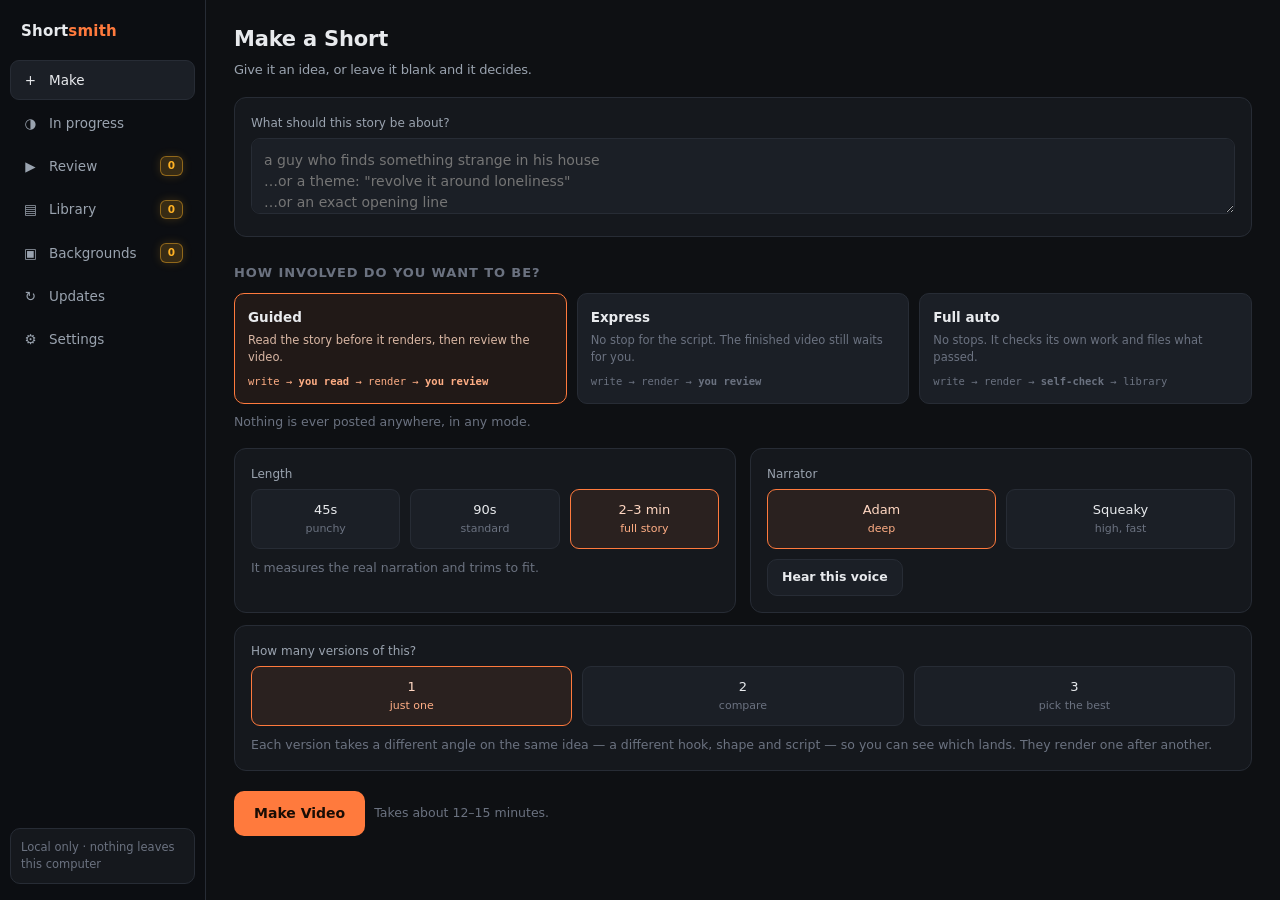
==== commit ff26ae0a: "2.4.4: write online with your own key, nothing forced on a new copy, faster Online writing, any comp" ====
--- a/app/index.html
+++ b/app/index.html
@@ -1,1767 +1,2174 @@
-<!doctype html>
-<html lang="en">
-<head>
-<meta charset="utf-8">
-<meta name="viewport" content="width=device-width,initial-scale=1">
-<title>Shortsmith</title>
-<style>
-:root{
-  --bg:#0e1013; --panel:#15181d; --panel2:#1b1f26; --line:#272c35;
-  --txt:#e8eaed; --dim:#9aa3af; --faint:#6b7280;
-  --accent:#ff7a3d; --accent2:#ffb224; --ok:#34d399; --bad:#f87171; --info:#60a5fa;
-}
-*{box-sizing:border-box}
-html,body{height:100%}
-body{margin:0;background:var(--bg);color:var(--txt);overflow:hidden;
-  font:14px/1.5 -apple-system,BlinkMacSystemFont,"Segoe UI",Inter,system-ui,sans-serif}
-.app{display:flex;height:100vh}
-
-/* sidebar */
-.side{width:206px;background:#0c0e12;border-right:1px solid var(--line);
-  padding:16px 10px;display:flex;flex-direction:column;gap:3px;flex-shrink:0}
-.brand{font-weight:700;font-size:15px;padding:4px 11px 14px;letter-spacing:.2px}
-.brand span{color:var(--accent)}
-.navb{display:flex;align-items:center;gap:10px;padding:9px 11px;border-radius:9px;
-  color:var(--dim);cursor:pointer;border:1px solid transparent;font-size:13.5px;user-select:none}
-.navb:hover{background:var(--panel);color:var(--txt)}
-.navb.sel{background:var(--panel2);color:var(--txt);border-color:var(--line)}
-.navb .ic{width:17px;text-align:center}
-/* Sidebar counts are gold so "something is waiting for you" is visible at a
-   glance. A zero is dimmed instead, so only real counts draw the eye. */
-.navb .cnt{margin-left:auto;border-radius:6px;font-size:10.5px;padding:1px 7px;
-  font-weight:700;background:rgba(255,178,36,.18);color:var(--accent2);
-  border:1px solid rgba(255,178,36,.45);
-  box-shadow:0 0 10px rgba(255,178,36,.18)}
-.navb .cnt.zero{background:#191d24;color:#5d6673;border-color:#272c35;
-  box-shadow:none;font-weight:600}
-.side .sp{flex:1}
-.mini{background:var(--panel);border:1px solid var(--line);border-radius:10px;
-  padding:10px;font-size:11.5px;color:var(--faint)}
-.mini b{color:var(--txt)}
-
-/* main */
-.main{flex:1;display:flex;flex-direction:column;min-width:0}
-.strip{display:none;align-items:center;gap:12px;padding:10px 18px;
-  background:linear-gradient(90deg,rgba(255,122,61,.15),rgba(255,178,36,.05));
-  border-bottom:1px solid #33261c;font-size:12.5px;flex-shrink:0}
-.strip.on{display:flex}
-.spin{width:13px;height:13px;border-radius:50%;flex-shrink:0;
-  border:2px solid rgba(255,122,61,.3);border-top-color:var(--accent);
-  animation:sp .8s linear infinite}
-@keyframes sp{to{transform:rotate(360deg)}}
-.strip b{color:var(--accent2)}
-.strip .muted2{color:#b99a86}
-.scroll{flex:1;overflow:auto;padding:24px 28px}
-.scr{display:none}.scr.on{display:block}
-
-h1{margin:0 0 4px;font-size:21px;font-weight:650;letter-spacing:-.2px}
-h1 .sub{display:block;font-size:13px;color:var(--dim);font-weight:400;margin-top:4px}
-h2{font-size:13px;text-transform:uppercase;letter-spacing:.9px;color:var(--faint);
-  margin:26px 0 10px;font-weight:650}
-.card{background:var(--panel);border:1px solid var(--line);border-radius:12px;padding:16px}
-.card+.card{margin-top:12px}
-/* ...but inside a grid the second card is a COLUMN, not a stacked card, so
-   that margin pushed Narrator 12px below Length and the pair looked crooked. */
-.grid2>.card+.card,.grid3>.card+.card{margin-top:0}
-label{display:block;font-size:12px;color:var(--dim);margin-bottom:6px}
-textarea,select,input{width:100%;background:var(--panel2);border:1px solid var(--line);
-  color:var(--txt);border-radius:9px;padding:11px 12px;font:inherit;outline:none}
-textarea{min-height:76px;resize:vertical}
-textarea:focus,select:focus{border-color:var(--accent)}
-.grid2{display:grid;grid-template-columns:1fr 1fr;gap:14px}
-/* Length and Narrator sit side by side, so their chips must be the same
-   height — a 3-up grid and a 2-up grid otherwise render visibly different
-   sized buttons and the pair looks broken. */
-.grid2>.card{height:100%}   /* side-by-side cards end level */
-#lens,#voices{display:grid;gap:10px}
-#lens{grid-template-columns:repeat(3,1fr)}
-#voices{grid-template-columns:repeat(2,1fr)}
-#lens .chip,#voices .chip{min-height:58px;display:flex;flex-direction:column;
-  align-items:center;justify-content:center}
-.grid3{display:grid;grid-template-columns:repeat(3,1fr);gap:10px}
-
-.chip{background:var(--panel2);border:1px solid var(--line);border-radius:9px;
-  padding:10px 12px;cursor:pointer;text-align:center;font-size:13px;user-select:none}
-.chip:hover{border-color:#39414e}
-.chip.sel{border-color:var(--accent);background:rgba(255,122,61,.09);color:#ffd7c2}
-.chip .s{display:block;font-size:11px;color:var(--faint);margin-top:2px}
-.chip.sel .s{color:#ffae85}
-
-.mode{display:grid;grid-template-columns:repeat(3,1fr);gap:10px}
-.mode .m{background:var(--panel2);border:1px solid var(--line);border-radius:10px;
-  padding:13px;cursor:pointer;user-select:none}
-.mode .m:hover{border-color:#39414e}
-.mode .m.sel{border-color:var(--accent);background:rgba(255,122,61,.08)}
-.mode .m .t{font-weight:650;font-size:13.5px}
-.mode .m .d{font-size:11.5px;color:var(--faint);margin-top:5px;line-height:1.5}
-.mode .m.sel .d{color:#d9b7a4}
-.flow{font-size:10.5px;color:var(--faint);margin-top:8px;
-  font-family:ui-monospace,Menlo,Consolas,monospace}
-.mode .m.sel .flow{color:#ffae85}
-
-.btn{background:var(--accent);color:#1a0d05;border:0;border-radius:10px;padding:12px 20px;
-  font:inherit;font-weight:700;cursor:pointer;font-size:14px}
-.btn:hover{filter:brightness(1.08)}
-.btn:disabled{opacity:.45;cursor:not-allowed;filter:none}
-.btn.g{background:var(--panel2);color:var(--txt);border:1px solid var(--line);font-weight:600}
-.btn.g:hover{border-color:#3d4654}
-.btn.ok{background:var(--ok);color:#06251a}
-.btn.no{background:transparent;color:var(--bad);border:1px solid #4a2626}
-.btn.no:hover{background:rgba(248,113,113,.08)}
-.btn.sm{padding:8px 14px;font-size:12.5px}
-.row{display:flex;gap:9px;align-items:center;flex-wrap:wrap}
-.right{margin-left:auto}
-.muted{color:var(--faint);font-size:12.5px}
-.ok{color:var(--ok)}.warn{color:var(--accent2)}.bad{color:var(--bad)}
-
-.steps{display:flex;gap:6px;margin:14px 0 6px}
-.step{flex:1;height:5px;background:var(--panel2);border-radius:3px;overflow:hidden}
-.step i{display:block;height:100%;width:0;background:linear-gradient(90deg,var(--accent),var(--accent2));
-  transition:width .4s}
-.step.done i{width:100%}
-.step.now i{width:60%;animation:pulse 1.6s ease-in-out infinite}
-@keyframes pulse{0%,100%{opacity:1}50%{opacity:.5}}
-.slab{display:flex;justify-content:space-between;font-size:11.5px;color:var(--faint);margin-bottom:16px}
-.live{background:#0f1216;border:1px solid var(--line);border-left:3px solid var(--accent);
-  border-radius:9px;padding:13px 15px;margin-top:12px}
-.live .lbl{font-size:11px;color:var(--faint);text-transform:uppercase;
-  letter-spacing:.7px;margin-bottom:5px}
-.quote{color:#cfd5de;font-style:italic;line-height:1.65}
-.badge{font-size:10.5px;padding:2px 8px;border-radius:5px;background:#1d2530;color:#8fa6c2}
-.badge.best{background:rgba(255,122,61,.16);color:var(--accent2)}
-.badge.ok{background:#13291f;color:var(--ok)}
-.badge.no{background:#2a1c1c;color:#d08b8b}
-
-video{width:100%;max-width:230px;border-radius:10px;background:#000;display:block}
-.vrow{display:flex;gap:18px;align-items:flex-start}
-.kv{display:flex;gap:8px;font-size:12.5px;margin:5px 0}
-.kv .k{color:var(--faint);width:74px;flex-shrink:0}
-.scene{display:flex;gap:12px;padding:9px 0;border-bottom:1px solid #1e232b}
-.scene:last-child{border:0}
-.sn{width:26px;flex-shrink:0;color:var(--faint);font-size:11.5px}
-.tag{display:inline-block;font-size:10px;padding:2px 7px;border-radius:5px;
-  background:#1d2530;color:#86a4c9;margin-bottom:4px}
-table{width:100%;border-collapse:collapse;font-size:13px}
-th{text-align:left;color:var(--faint);font-size:11px;text-transform:uppercase;
-  letter-spacing:.7px;padding:0 10px 9px;font-weight:650}
-td{padding:11px 10px;border-top:1px solid #1e232b;vertical-align:top}
-tr.pick{background:rgba(255,122,61,.07)}
-tr.dis{opacity:.42}
-.hw{display:grid;grid-template-columns:repeat(5,1fr);gap:10px}
-.hw .b{background:var(--panel2);border:1px solid var(--line);border-radius:10px;padding:12px}
-.hw .b .k{font-size:10.5px;color:var(--faint);text-transform:uppercase;letter-spacing:.6px}
-.hw .b .v{font-size:15px;font-weight:650;margin-top:4px}
-.hw .b .v small{font-size:11px;color:var(--dim);font-weight:400;display:block}
-.empty{color:var(--faint);text-align:center;padding:38px 10px;font-size:13px}
-.bar{display:flex;align-items:center;gap:14px;background:var(--panel);
-  border:1px solid var(--line);border-radius:10px;padding:10px 14px;margin:14px 0}
-.ck{display:flex;align-items:center;gap:7px;font-size:12.5px;color:var(--dim);cursor:pointer}
-.ck input{width:15px;height:15px;accent-color:var(--accent);cursor:pointer}
-.card.pick{border-color:var(--accent);background:rgba(255,122,61,.05)}
-.sel-ck{position:absolute;top:12px;left:12px;width:18px;height:18px;
-  accent-color:var(--accent);cursor:pointer;z-index:2}
-.card.item{position:relative;padding-left:44px}
-.script{margin-top:12px;border-top:1px solid #1e232b;padding-top:10px;display:none}
-.script.on{display:block}
-.pbar{height:8px;background:var(--panel2);border-radius:4px;overflow:hidden;margin:8px 0}
-.chlog{font-size:13px;line-height:1.65;color:#c9d0d9;white-space:pre-wrap}
-.chlog b{color:var(--txt)}
-.commit{display:flex;gap:10px;padding:8px 0;border-top:1px solid #1e232b;font-size:12.5px}
-.commit:first-child{border-top:0}
-.commit .sha{color:var(--faint);font-family:ui-monospace,Menlo,Consolas,monospace;flex-shrink:0}
-.commit .when{color:var(--faint);margin-left:auto;flex-shrink:0}
-.pbar i{display:block;height:100%;background:linear-gradient(90deg,var(--accent),var(--accent2));transition:width .5s}
-/* ---- compact library grid: files-on-a-desktop ---- */
-.grid-files{display:grid;grid-template-columns:repeat(auto-fill,minmax(148px,1fr));
-  gap:14px;margin-top:6px}
-.file{position:relative;border-radius:10px;padding:8px;cursor:default;
-  border:1.5px solid transparent;transition:background .12s,border-color .12s}
-.file:hover{background:#171b21}
-.file.sel{background:rgba(255,122,61,.13);border-color:var(--accent)}
-.file .thumb{position:relative;aspect-ratio:9/16;border-radius:8px;overflow:hidden;
-  background:#000;border:1px solid var(--line)}
-.file .thumb img{width:100%;height:100%;object-fit:cover;display:block}
-.file .nm{font-size:12px;line-height:1.35;margin-top:7px;color:var(--txt);
-  display:-webkit-box;-webkit-line-clamp:2;-webkit-box-orient:vertical;overflow:hidden}
-.file .meta{font-size:10.5px;color:var(--faint);margin-top:2px}
-.file .dots{position:absolute;top:12px;right:12px;width:24px;height:24px;
-  border-radius:6px;background:rgba(10,12,16,.82);color:#cbd3dd;border:1px solid var(--line);
-  display:none;align-items:center;justify-content:center;cursor:pointer;
-  font-size:14px;line-height:1;z-index:2}
-.file:hover .dots,.file.sel .dots{display:flex}
-.file .dots:hover{background:var(--panel2);color:#fff}
-.menu{position:fixed;z-index:90;background:var(--panel2);border:1px solid var(--line);
-  border-radius:9px;padding:5px;min-width:168px;box-shadow:0 14px 34px rgba(0,0,0,.6)}
-.menu div{padding:8px 11px;border-radius:6px;font-size:13px;cursor:pointer;color:var(--txt)}
-.menu div:hover{background:#262c35}
-.menu div.danger{color:var(--bad)}
-.menu div.danger:hover{background:rgba(248,113,113,.12)}
-
-/* ---- details drawer ---- */
-#sheet{position:fixed;inset:0;background:rgba(0,0,0,.6);z-index:70;display:none}
-#sheet.on{display:block}
-.sheetbox{position:absolute;right:0;top:0;bottom:0;width:min(680px,94vw);
-  background:var(--bg);border-left:1px solid var(--line);overflow:auto;
-  padding:22px 24px;animation:slideIn .2s ease}
-@keyframes slideIn{from{transform:translateX(30px);opacity:.6}to{transform:none;opacity:1}}
-.sheetbox h2.t{font-size:18px;margin:0 0 4px;color:var(--txt);text-transform:none;letter-spacing:-.2px}
-.metafield{margin-top:14px}
-.metafield .lbl{font-size:11px;text-transform:uppercase;letter-spacing:.7px;
-  color:var(--faint);margin-bottom:5px;display:flex;align-items:center;gap:8px}
-.metafield .val{background:var(--panel2);border:1px solid var(--line);border-radius:8px;
-  padding:10px 12px;font-size:13px;line-height:1.55;white-space:pre-wrap;color:#d7dde5}
-.copy{font-size:10.5px;background:var(--panel2);border:1px solid var(--line);
-  color:var(--dim);border-radius:5px;padding:2px 8px;cursor:pointer}
-.copy:hover{border-color:var(--accent);color:var(--accent2)}
-.titleopt{display:flex;gap:8px;align-items:center;padding:7px 0;
-  border-bottom:1px solid #1e232b;font-size:13px}
-.titleopt:last-child{border:0}
-.qrow{display:flex;align-items:center;gap:12px;padding:9px 0;border-bottom:1px solid #1e232b;font-size:13px}
-.qrow:last-child{border:0}
-
-/* ---- backgrounds ---- */
-#drop{border:2px dashed var(--line);border-radius:12px;padding:30px 20px;text-align:center;
-  transition:border-color .15s,background .15s;cursor:pointer;margin-top:16px}
-#drop:hover,#drop.over{border-color:var(--accent);background:rgba(255,122,61,.07)}
-#drop .big{font-size:15px;font-weight:650;color:var(--txt)}
-#drop .sub2{font-size:12.5px;color:var(--dim);margin-top:6px}
-.clip{display:flex;gap:14px;align-items:center;padding:12px;border-bottom:1px solid #1e232b}
-.clip:last-child{border:0}
-.clip .shot{width:74px;height:42px;border-radius:6px;object-fit:cover;background:#000;
-  border:1px solid var(--line);flex-shrink:0}
-.clip .nm2{flex:1;min-width:0}
-.clip .nm2 b{font-size:13.5px;font-weight:600;color:var(--txt);display:block;
-  overflow:hidden;text-overflow:ellipsis;white-space:nowrap}
-.clip .nm2 span{font-size:11.5px;color:var(--faint)}
-.bar2{height:6px;border-radius:3px;background:var(--panel2);overflow:hidden;margin-top:10px}
-.bar2 i{display:block;height:100%;background:linear-gradient(90deg,var(--accent),var(--accent2));
-  width:0;transition:width .2s}
-.gate{border:1.5px solid var(--accent);background:linear-gradient(180deg,#1b1711,#141720)}
-.gate .facts{display:flex;flex-wrap:wrap;gap:8px;margin:12px 0 4px}
-.gate .fact{font-size:11px;padding:3px 9px;border-radius:999px;background:var(--panel2);
-  border:1px solid var(--line);color:var(--dim)}
-.gate .fact b{color:var(--txt);font-weight:600}
-.gate .read{max-height:40vh;overflow:auto;margin-top:14px;padding-right:6px}
-.gate textarea{width:100%;min-height:68px;margin-top:12px;background:var(--panel2);
-  border:1px solid var(--line);border-radius:9px;color:var(--txt);padding:10px 12px;
-  font:inherit;font-size:13px;resize:vertical}
-.gate textarea:focus{outline:none;border-color:var(--accent)}
-.qrow .n{width:22px;height:22px;border-radius:6px;background:var(--panel2);border:1px solid var(--line);
-  display:flex;align-items:center;justify-content:center;font-size:11px;color:var(--dim);flex-shrink:0}
-.qrow .ang{flex:1;min-width:0;color:var(--dim);overflow:hidden;text-overflow:ellipsis;white-space:nowrap}
-.qrow .st{font-size:11px;text-transform:uppercase;letter-spacing:.6px;color:var(--faint)}
-.qrow.go .n{background:rgba(255,122,61,.18);border-color:var(--accent);color:var(--accent2)}
-.qrow.go .st{color:var(--accent2)}
-.qrow.ok .st{color:var(--good)}
-.qrow.no .st{color:var(--bad)}
-.sheetbox video{width:100%;max-height:50vh;margin-top:14px;border-radius:10px;
-  background:#000;border:1px solid var(--line);display:block}
-.sheetbox .x{position:absolute;top:0;right:0}
-.metafield .lbl .copy{margin-left:auto}
-
-/* ---- notifications: gold, high contrast, unmissable ---- */
-#toasts{position:fixed;top:18px;right:18px;z-index:80;display:flex;
-  flex-direction:column;gap:10px;max-width:380px;pointer-events:none}
-.toast{pointer-events:auto;display:flex;gap:11px;align-items:flex-start;
-  background:linear-gradient(135deg,#2a1f0c,#1d1708);
-  border:1px solid var(--accent2);border-left:4px solid var(--accent2);
-  border-radius:10px;padding:12px 14px;
-  box-shadow:0 10px 30px rgba(0,0,0,.55), 0 0 0 1px rgba(255,178,36,.12);
-  animation:toastIn .28s cubic-bezier(.2,.9,.3,1.2)}
-.toast.out{animation:toastOut .22s ease forwards}
-@keyframes toastIn{from{opacity:0;transform:translateX(26px) scale(.96)}
-                   to{opacity:1;transform:none}}
-@keyframes toastOut{to{opacity:0;transform:translateX(26px) scale(.97)}}
-.toast .ic{font-size:15px;line-height:1.2;color:var(--accent2);flex-shrink:0}
-.toast .tx{flex:1;min-width:0}
-.toast .tt{font-weight:700;font-size:13.5px;color:#ffd98a;letter-spacing:.1px}
-.toast .td{font-size:12.5px;color:#d9c49a;margin-top:2px;line-height:1.45}
-.toast .x{color:#9a8863;cursor:pointer;font-size:15px;line-height:1;padding:0 2px}
-.toast .x:hover{color:#ffd98a}
-.toast.bad{background:linear-gradient(135deg,#2c1414,#1d0e0e);
-  border-color:#f87171;border-left-color:#f87171}
-.toast.bad .tt{color:#ffc4c4}.toast.bad .td{color:#e0a8a8}.toast.bad .ic{color:#f87171}
-.toast.good{border-color:#34d399;border-left-color:#34d399;
-  background:linear-gradient(135deg,#0f2a20,#0c1d16)}
-.toast.good .tt{color:#9ff0cd}.toast.good .td{color:#8fd8b8}.toast.good .ic{color:#34d399}
-
-/* ---- boot screen ---- */
-#boot{position:fixed;inset:0;background:var(--bg);z-index:50;display:none;
-  align-items:center;justify-content:center;padding:24px}
-#boot.on{display:flex}
-.bootbox{width:min(560px,100%);text-align:center}
-.bootbox h2{font-size:21px;margin:0 0 6px;color:var(--txt);text-transform:none;letter-spacing:-.2px}
-.bootbox .sub{color:var(--dim);font-size:13px;margin-bottom:20px}
-.bootbar{height:10px;background:var(--panel2);border:1px solid var(--line);
-  border-radius:6px;overflow:hidden}
-.bootbar i{display:block;height:100%;width:0;border-radius:6px;
-  background:linear-gradient(90deg,var(--accent),var(--accent2));transition:width .45s ease}
-.bootpct{display:flex;justify-content:space-between;font-size:12px;
-  color:var(--faint);margin-top:7px}
-.gamewrap{margin-top:26px;background:var(--panel);border:1px solid var(--line);
-  border-radius:12px;padding:14px}
-.gamehead{display:flex;align-items:center;gap:10px;font-size:12px;color:var(--faint);
-  margin-bottom:10px}
-.gamehead b{color:var(--txt);font-size:13px}
-#snake{background:#0b0d11;border:1px solid var(--line);border-radius:8px;
-  display:block;margin:0 auto;touch-action:none}
-.gamehint{font-size:11.5px;color:var(--faint);margin-top:9px}
-</style>
-</head>
-<body>
-<div id="sheet" onclick="if(event.target===this) closeSheet()">
-  <div class="sheetbox" id="sheetBox"></div>
-</div>
-
-<div id="toasts"></div>
-
-<div id="boot">
-  <div class="bootbox">
-    <h2 id="bootTitle">Starting Shortsmith</h2>
-    <div class="sub" id="bootMsg">Waking the AI engine…</div>
-    <div class="bootbar"><i id="bootFill"></i></div>
-    <div class="bootpct"><span id="bootStage">starting</span><span id="bootNum">0%</span></div>
-
-    <div class="gamewrap">
-      <div class="gamehead">
-        <b>Snake</b><span>while you wait</span>
-        <span class="right" id="snakeScore">0</span>
-      </div>
-      <canvas id="snake" width="360" height="260"></canvas>
-      <div class="gamehint">Arrow keys or WASD to steer &middot; click the board to start</div>
-    </div>
-  </div>
-</div>
-
-<div class="app">
-  <div class="side">
-    <div class="brand">Short<span>smith</span></div>
-    <div class="navb sel" data-s="make"><span class="ic">+</span> Make</div>
-    <div class="navb" data-s="progress"><span class="ic">&#9681;</span> In progress</div>
-    <div class="navb" data-s="review"><span class="ic">&#9654;</span> Review <span class="cnt" id="cnt">0</span></div>
-    <div class="navb" data-s="library"><span class="ic">&#9636;</span> Library <span class="cnt" id="lcnt">0</span></div>
-    <div class="navb" data-s="clips"><span class="ic">&#9635;</span> Backgrounds <span class="cnt" id="ccnt">0</span></div>
-    <div class="navb" data-s="updates"><span class="ic">&#8635;</span> Updates <span class="cnt" id="ucnt" style="display:none">1</span></div>
-    <div class="navb" data-s="machine"><span class="ic">&#9881;</span> Settings</div>
-    <div class="sp"></div>
-    <div class="mini" id="mini">Local only &middot; nothing leaves this computer</div>
-  </div>
-
-  <div class="main">
-    <div class="strip" id="strip">
-      <div class="spin"></div>
-      <div id="stripText"><b>Working…</b></div>
-      <div class="right row">
-        <button class="btn g sm" onclick="go('progress')">View</button>
-        <button class="btn no sm" onclick="cancelRender()">Stop</button>
-      </div>
-    </div>
-
-    <div class="scroll">
-      <!-- MAKE -->
-      <div class="scr on" id="make">
-        <h1>Make a Short<span class="sub">Give it an idea, or leave it blank and it decides.</span></h1>
-        <div class="card" style="margin-top:18px">
-          <label>What should this story be about?</label>
-          <textarea id="brief" placeholder="a guy who finds something strange in his house
-…or a theme: &quot;revolve it around loneliness&quot;
-…or an exact opening line
-…or leave blank"></textarea>
-        </div>
-
-        <h2>How involved do you want to be?</h2>
-        <div class="mode" id="modes">
-          <div class="m sel" data-mode="guided"><div class="t">Guided</div>
-            <div class="d">Read the story before it renders, then review the video.</div>
-            <div class="flow">write &rarr; <b>you read</b> &rarr; render &rarr; <b>you review</b></div></div>
-          <div class="m" data-mode="express"><div class="t">Express</div>
-            <div class="d">No stop for the script. The finished video still waits for you.</div>
-            <div class="flow">write &rarr; render &rarr; <b>you review</b></div></div>
-          <div class="m" data-mode="auto"><div class="t">Full auto</div>
-            <div class="d">No stops. It checks its own work and files what passed.</div>
-            <div class="flow">write &rarr; render &rarr; <b>self-check</b> &rarr; library</div></div>
-        </div>
-        <p class="muted" style="margin-top:9px">Nothing is ever uploaded anywhere, in any mode.</p>
-
-        <div class="grid2" style="margin-top:16px">
-          <div class="card">
-            <label>Length</label>
-            <div class="grid3" id="lens">
-              <div class="chip" data-sec="45">45s<span class="s">punchy</span></div>
-              <div class="chip" data-sec="90">90s<span class="s">standard</span></div>
-              <div class="chip sel" data-sec="">2&ndash;3 min<span class="s">full story</span></div>
-            </div>
-            <div class="row" style="margin-top:10px">
-              <span class="muted">It measures the real narration and trims to fit.</span>
-            </div>
-          </div>
-          <div class="card">
-            <label>Narrator</label>
-            <div class="grid2" id="voices">
-              <div class="chip sel" data-voice="adam">Adam<span class="s">deep</span></div>
-              <div class="chip" data-voice="squeaky">Squeaky<span class="s">high, fast</span></div>
-            </div>
-            <div class="row" style="margin-top:10px">
-              <button class="btn g sm" id="previewBtn" onclick="previewVoice()">
-                Hear this voice</button>
-              <span class="muted" id="previewMsg"></span>
-              <audio id="previewAudio" style="display:none"></audio>
-            </div>
-          </div>
-        </div>
-
-        <div class="card" style="margin-top:12px">
-          <label>How many versions of this?</label>
-          <div class="grid3" id="counts">
-            <div class="chip sel" data-n="1">1<span class="s">just one</span></div>
-            <div class="chip" data-n="2">2<span class="s">compare</span></div>
-            <div class="chip" data-n="3">3<span class="s">pick the best</span></div>
-          </div>
-          <p class="muted" style="margin:10px 0 0">Each version takes a different
-            angle on the same idea &mdash; a different hook, shape and script &mdash;
-            so you can see which lands. They render one after another.</p>
-        </div>
-
-        <div class="row" style="margin-top:20px">
-          <button class="btn" id="makeBtn" onclick="makeVideo()">Make Video</button>
-          <span class="muted" id="makeHint">Takes about 12&ndash;15 minutes.</span>
-        </div>
-      </div>
-
-      <!-- PROGRESS -->
-      <div class="scr" id="progress">
-        <h1 id="pTitle">Nothing is rendering<span class="sub" id="pSub">Start one from Make.</span></h1>
-        <div id="pResume" style="display:none"></div>
-        <div id="pGate" style="display:none"></div>
-        <div id="pQueue" style="display:none"></div>
-        <div id="pBody" style="display:none">
-          <div class="steps" id="steps"></div>
-          <div class="slab"><span>Story</span><span>Voice</span><span>Visuals</span><span>Edit</span><span>Finish</span></div>
-          <div id="pLive"></div>
-          <div class="row" style="margin-top:20px">
-            <button class="btn no" onclick="cancelRender()">Stop this video</button>
-            <span class="muted right">Safe to close the window &mdash; it keeps working.</span>
-          </div>
-        </div>
-      </div>
-
-      <!-- REVIEW -->
-      <div class="scr" id="review">
-        <h1>Ready for review<span class="sub" id="rSub">&nbsp;</span></h1>
-        <div class="bar" id="rBar">
-          <label class="ck"><input type="checkbox" id="rAll"> Select all</label>
-          <span class="muted" id="rSel">none selected</span>
-          <span class="right row">
-            <button class="btn ok sm" id="rApprove" disabled onclick="bulk('approve','review')">Approve selected</button>
-            <button class="btn no sm" id="rDelete" disabled onclick="bulk('reject','review')">Delete selected</button>
-          </span>
-        </div>
-        <div id="rList"></div>
-      </div>
-
-      <div class="scr" id="library">
-        <h1>Library<span class="sub" id="lSub">&nbsp;</span></h1>
-        <div class="bar" id="lBar">
-          <label class="ck"><input type="checkbox" id="lAll"> Select all</label>
-          <span class="muted" id="lSel">none selected</span>
-          <span class="right row">
-            <button class="btn g sm" id="lOpen" disabled onclick="openSelected('library')">Open</button>
-            <button class="btn g sm" id="lClear" disabled onclick="clearSel()">Clear selection</button>
-            <button class="btn no sm" id="lDelete" disabled onclick="bulk('delete','library')">Delete</button>
-          </span>
-        </div>
-        <div id="lList" class="grid-files"></div>
-        <p class="muted" style="margin-top:14px">Click to select &middot; double-click to open &middot; the ⋮ menu has more.</p>
-      </div>
-
-      <!-- BACKGROUNDS -->
-      <div class="scr" id="clips">
-        <h1>Backgrounds<span class="sub" id="cSub">&nbsp;</span></h1>
-        <p class="muted">The gameplay footage that plays behind every video.
-          Nothing is downloaded for you &mdash; these are your own files, and they
-          stay on this computer.</p>
-
-        <div id="drop">
-          <div class="big">Drop clips here, or click to choose</div>
-          <div class="sub2">mp4, mkv, webm, mov or m4v &middot; 5 minutes or longer works best</div>
-          <input type="file" id="cFile" accept="video/mp4,video/x-matroska,video/webm,video/quicktime,.mp4,.mkv,.webm,.mov,.m4v" multiple style="display:none">
-        </div>
-        <div id="cProg" style="display:none">
-          <div class="muted" id="cProgText">Copying&hellip;</div>
-          <div class="bar2"><i id="cProgBar"></i></div>
-        </div>
-
-        <h2>In use</h2>
-        <div class="card" style="padding:4px 10px"><div id="cList"></div></div>
-        <p class="muted" id="cFoot" style="margin-top:12px">&nbsp;</p>
-      </div>
-
-      <!-- UPDATES -->
-      <div class="scr" id="updates">
-        <h1>Updates<span class="sub" id="uSub">&nbsp;</span></h1>
-        <div class="card" id="uCard" style="margin-top:16px">Checking…</div>
-        <h2>What's in this version</h2>
-        <div class="card"><div id="uLog" class="chlog"></div></div>
-        <h2>Recent changes on GitHub</h2>
-        <div class="card"><div id="uCommits"></div></div>
-      </div>
-
-      <!-- SETTINGS -->
-      <div class="scr" id="machine">
-        <h1>Settings<span class="sub" id="mSum">&nbsp;</span></h1>
-        <h2>Your computer</h2>
-        <div class="hw" id="hw"></div>
-        <p class="muted" style="margin-top:10px">
-          Checked once and remembered &mdash; never re-scanned on startup.
-          Read locally, sent nowhere.
-          <button class="btn g sm" style="margin-left:8px" onclick="rescan()">Re-scan</button>
-          <div id="connLine" style="margin-top:10px;font-size:12.5px">&nbsp;</div>
-        </p>
-        <h2>Writer model</h2>
-        <div class="card" id="pullBox" style="display:none;margin-bottom:12px"></div>
-        <div class="card"><table id="models"></table></div>
-        <p class="muted" style="margin-top:10px">Only the model you choose is downloaded. Nothing else is fetched.</p>
-      </div>
-    </div>
-  </div>
-</div>
-
-<script>
-const $ = s => document.querySelector(s);
-let MODE = "guided", SECS = "", VOICE = "adam", BUSY = false, COUNT = 1;
-
-function go(id){
-  document.querySelectorAll('.scr').forEach(s=>s.classList.toggle('on', s.id===id));
-  document.querySelectorAll('.navb').forEach(n=>n.classList.toggle('sel', n.dataset.s===id));
-  $('.scroll').scrollTop = 0;
-  if(id==='machine') loadMachine();
-  if(id==='updates') loadUpdates();
-  if(id==='clips') loadClips();
-}
-document.querySelectorAll('.navb').forEach(n=> n.onclick=()=>go(n.dataset.s));
-function pickIn(container, el, set){
-  container.querySelectorAll('.chip,.m').forEach(c=>c.classList.remove('sel'));
-  el.classList.add('sel'); set();
-}
-$('#modes').onclick = e => { const m=e.target.closest('.m'); if(m) pickIn($('#modes'),m,()=>MODE=m.dataset.mode); };
-$('#lens').onclick  = e => { const c=e.target.closest('.chip'); if(c) pickIn($('#lens'),c,()=>SECS=c.dataset.sec); };
-$('#voices').onclick= e => { const c=e.target.closest('.chip'); if(c) pickIn($('#voices'),c,()=>VOICE=c.dataset.voice); };
-$('#counts').onclick= e => { const c=e.target.closest('.chip'); if(c) pickIn($('#counts'),c,()=>COUNT=+c.dataset.n); };
-
-// The server injects this when it serves the page, and refuses any /api call
-// without it. That is what stops a website you happen to be visiting from
-// driving this app behind your back — a cross-origin request cannot set a
-// custom header without a CORS preflight, and the server refuses those.
-const TOKEN = "__SHORTSMITH_TOKEN__";
-
-// <img>, <video> and <audio> cannot send headers, so they carry it in the URL.
-function signed(url){ return url + (url.includes('?') ? '&' : '?') + 'k=' + TOKEN; }
-
-async function api(path, body){
-  const headers = {'X-Shortsmith-Token': TOKEN};
-  const opt = body
-    ? {method:'POST', headers:{...headers, 'Content-Type':'application/json'},
-       body:JSON.stringify(body)}
-    : {headers};
-  const r = await fetch(path, opt);
-  // The token belongs to one run of the app. A page left open while Shortsmith
-  // restarts keeps polling with the old one and gets refused every time, which
-  // looks exactly like the app having quietly broken. Say what happened.
-  if(r.status === 403) staleSession();
-  return r.json();
-}
-
-// CSS.escape exists everywhere the app runs, but fall back rather than throw.
-function cssq(v){
-  const t = String(v==null?'':v);
-  return (window.CSS && CSS.escape) ? CSS.escape(t)
-                                    : t.replace(/[^A-Za-z0-9_-]/g, '');
-}
-
-let STALE = false, POLL = null;
-function staleSession(){
-  if(STALE) return;
-  STALE = true;
-  if(POLL) clearInterval(POLL);
-  const box = document.createElement('div');
-  box.id = 'stale';
-  box.innerHTML = '<div class="sheetbox" style="width:min(460px,92vw);left:50%;top:50%;'
-    + 'right:auto;bottom:auto;transform:translate(-50%,-50%);border:1px solid var(--line);'
-    + 'border-radius:14px;height:auto;padding:26px">'
-    + '<h2 class="t">Shortsmith restarted</h2>'
-    + '<div class="muted" style="margin-top:6px">This window belongs to the previous '
-    + 'session, so it can no longer talk to the app. Reload to reconnect — nothing '
-    + 'has been lost.</div>'
-    + '<div class="row" style="margin-top:18px">'
-    + '<button class="btn" onclick="location.reload()">Reload</button></div></div>';
-  box.style.cssText = 'position:fixed;inset:0;background:rgba(0,0,0,.72);z-index:95';
-  document.body.appendChild(box);
-}
-
-async function makeVideo(){
-  const r = await api('/api/make', {brief:$('#brief').value, seconds:SECS||null,
-                                    voice:VOICE, mode:MODE, count:COUNT});
-  if(r.error){ notify('Could not start', r.error, 'bad'); return; }
-  notify(COUNT > 1 ? `Queued ${COUNT} versions` : 'Making your Short',
-         COUNT > 1 ? 'They render one after another — about '
-                     + (COUNT*13) + ' minutes in total.'
-                   : 'This takes about 12–15 minutes.');
-  go('progress'); refresh();
-}
-async function cancelRender(){ await api('/api/cancel', {}); refresh(); }
-async function approve(id){ await api('/api/approve', {id}); refresh(); }
-async function reject(id){ if(confirm('Delete this video permanently?')){ await api('/api/reject',{id}); refresh(); } }
-async function reveal(id){ await api('/api/reveal', {id}); }
-async function rescan(){
-  const btn = event && event.target;
-  if(btn){ btn.disabled = true; btn.textContent = 'Scanning…'; }
-  await api('/api/rescan', {});
-  await loadMachine();          // re-reads hardware, disk AND connection
-  if(btn){ btn.disabled = false; btn.textContent = 'Re-scan'; }
-  notify('Scanned', 'Hardware, free space and connection re-checked.', 'good');
-}
-
-// A line under the hardware saying how this machine is online. It is here
-// because it changes what the Download buttons below it will do.
-function paintConnection(c){
-  const host = $('#connLine');
-  if(!host) return;
-  if(!c || !c.checked){
-    host.innerHTML = '<span class="muted">Connection: could not tell — downloads '
-      + 'will start without asking.</span>';
-    return;
-  }
-  if(c.warn){
-    host.innerHTML = '<span class="warn">On ' + esc(c.label) + ' &middot; '
-      + esc(c.reason) + '.</span> <span class="muted">Model downloads will ask '
-      + 'before they start.</span>';
-  } else {
-    host.innerHTML = '<span class="ok">On ' + esc(c.label) + '.</span> '
-      + '<span class="muted">Model downloads will start straight away.</span>';
-  }
-}
-
-function stepBar(step){
-  let h='';
-  for(let i=1;i<=5;i++){
-    const cls = step && i<step ? 'done' : (step && i===step ? 'now' : '');
-    h += '<div class="step '+cls+'"><i></i></div>';
-  }
-  return h;
-}
-
-// The queue only earns its place on screen when more than one video was
-// asked for. One render is already described by the step bar above it.
-// Guided mode stops the render between writing and voicing, and this is what
-// it stops for. Showing the whole script matters: a hook that misread the
-// brief is obvious in two lines, and catching it here saves the thirteen
-// minutes the rest of the pipeline would spend on it.
-// A render that died halfway still has its script written and its narration
-// recorded — both of which cost real minutes. Starting over throws that away,
-// so offer to carry on instead, and say what is already done.
-function renderResume(r){
-  const box = $('#pResume');
-  if(!r || !r.run_id){ box.style.display = 'none'; return; }
-  box.style.display = 'block';
-  const have = (r.done_words || []);
-  box.innerHTML = '<div class="card" style="margin-bottom:18px;border-color:var(--info)">'
-    + '<b>A video stopped before it finished</b>'
-    + '<div class="muted" style="margin-top:4px">' + esc(r.title) + '</div>'
-    + '<div class="muted" style="margin-top:8px">'
-    + (have.length ? esc(have.join(', ')) + ' already done — carrying on skips '
-                     + 'straight to ' + esc(r.next_word || 'the rest') + '.'
-                   : 'Nothing finished yet, so this one starts over.')
-    + '</div>'
-    + '<div class="row" style="margin-top:14px">'
-    + '<button class="btn ok sm" onclick="resumeRun()">Carry on from here</button>'
-    + '<button class="btn g sm" onclick="discardRun()">Throw it away</button>'
-    + '</div></div>';
-}
-
-async function resumeRun(){
-  const r = (LASTSTATE && LASTSTATE.resume) || null;
-  if(!r) return;
-  const res = await api('/api/resume', {run_id: r.run_id});
-  if(res.error) return notify('Could not carry on', res.error, 'bad');
-  notify('Picking up where it stopped', 'Skipping what was already done.', 'good');
-  $('#pResume').style.display = 'none';
-  refresh();
-}
-
-async function discardRun(){
-  const r = (LASTSTATE && LASTSTATE.resume) || null;
-  if(!r) return;
-  if(!confirm('Throw away the unfinished video and its working files?')) return;
-  const res = await api('/api/discard', {run_id: r.run_id});
-  if(res.error) return notify('Could not discard', res.error, 'bad');
-  notify('Thrown away', (res.freed_mb || 0) + ' MB of working files removed.', 'good');
-  $('#pResume').style.display = 'none';
-  refresh();
-}
-
-// Explainers get their claims checked against the model twice, one claim at a
-// time. Corrections are already in the script below; what is worth your eyes
-// is the list of things it could not settle — those are where it is guessing.
-function factsHTML(f){
-  if(!f || !f.ran || !(f.claims || []).length) return '';
-  const unsure = f.unsure || [], fixed = f.corrected || 0;
-  let h = '<div class="metafield"><div class="lbl">Fact-check</div><div class="val">'
-    + f.claims.length + ' claim' + (f.claims.length === 1 ? '' : 's') + ' checked'
-    + (fixed ? ' &middot; ' + fixed + ' line' + (fixed === 1 ? '' : 's') + ' corrected' : '')
-    + (unsure.length ? ' &middot; ' + unsure.length + ' it could not settle' : '');
-  if(unsure.length) h += unsure.map(u =>
-      String.fromCharCode(10) + String.fromCharCode(10)
-      + 'UNSURE: ' + esc(u.claim)
-      + (u.why ? String.fromCharCode(10) + '  ' + esc(u.why) : '')).join('');
-  const applied = (f.wrong || []).filter(w => w.applied);
-  if(applied.length) h += applied.map(w =>
-      String.fromCharCode(10) + String.fromCharCode(10)
-      + 'CORRECTED: ' + esc(w.claim)
-      + String.fromCharCode(10) + '  now: ' + esc(w.correction)).join('');
-  return h + '</div></div>';
-}
-
-let GATE_RUN = null;
-
-function renderGate(g){
-  const box = $('#pGate');
-  if(!g || !g.run_id){ box.style.display = 'none'; GATE_RUN = null; return; }
-  const fresh = GATE_RUN !== g.run_id + ':' + (g.revision || 0);
-  GATE_RUN = g.run_id + ':' + (g.revision || 0);
-  box.style.display = 'block';
-  if(!fresh) return;        // don't wipe what is being typed in the note box
-
-  const off = g.target ? Math.round(100 * (g.estimate - g.target) / g.target) : 0;
-  const fact = (k, v) => '<span class="fact">' + k + ' <b>' + esc(v) + '</b></span>';
-  box.innerHTML = '<div class="card gate">'
-    + '<div class="lbl" style="font-size:11px;text-transform:uppercase;letter-spacing:.7px;'
-    + 'color:var(--accent2);margin-bottom:6px">Read this before it renders</div>'
-    + '<div style="font-size:17px;font-weight:650">' + esc(g.title) + '</div>'
-    + (g.logline ? '<div class="muted" style="margin-top:4px">' + esc(g.logline) + '</div>' : '')
-    + '<div class="facts">'
-    + fact('length', g.estimate + 's' + (g.target ? ' of ' + g.target + 's asked'
-                                                    + (off ? ' (' + (off>0?'+':'') + off + '%)' : '') : ''))
-    + fact('scenes', (g.scenes || []).length)
-    + fact('words', g.words)
-    + (g.structure ? fact('shape', g.structure) : '')
-    + (g.kind ? fact('kind', g.kind) : '')
-    + (g.revision ? fact('rewrite', '#' + g.revision) : '')
-    + '</div>'
-    + factsHTML(g.facts)
-    + '<div class="read">' + (g.scenes || []).map((sc, i) =>
-        '<div class="scene"><div class="sn">' + (i+1) + '</div><div>'
-        + (sc.purpose ? '<span class="tag">' + esc(sc.purpose) + '</span>' : '')
-        + '<div>' + esc(sc.narration) + '</div></div></div>').join('')
-    + '</div>'
-    + '<textarea id="gNote" placeholder="What should change? Leave empty to render it as written."></textarea>'
-    + '<div class="row" style="margin-top:12px">'
-    + '<button class="btn ok" onclick="gateDo(&quot;go&quot;)">Render it</button>'
-    + '<button class="btn g" onclick="gateDo(&quot;rewrite&quot;)">Rewrite with my note</button>'
-    + '<button class="btn no" onclick="gateDo(&quot;drop&quot;)">Throw it away</button>'
-    + '<span class="muted right">It is holding here — nothing is being rendered.</span>'
-    + '</div></div>';
-}
-
-async function gateDo(action){
-  const g = (LASTSTATE && LASTSTATE.gate) || null;
-  if(!g) return;
-  const note = (($('#gNote') || {}).value || '').trim();
-  if(action === 'rewrite' && !note)
-    return notify('Say what to change', 'The rewrite note is empty.', 'bad');
-  if(action === 'drop' && !confirm('Throw this script away and stop the render?')) return;
-  const r = await api('/api/gate', {run_id: g.run_id, action: action, note: note});
-  if(r.error) return notify('Could not do that', r.error, 'bad');
-  if(action === 'go')      notify('Approved', 'Rendering it now — about 12 minutes.', 'good');
-  if(action === 'rewrite') notify('Rewriting', 'It is writing another version from your note.');
-  if(action === 'drop')    notify('Thrown away', 'Nothing was rendered.', 'good');
-  GATE_RUN = null;
-  $('#pGate').style.display = 'none';
-  refresh();
-}
-
-function renderQueue(q){
-  const box = $('#pQueue');
-  const jobs = (q && q.jobs || []).filter(j => j.state !== 'cancelled');
-  if(!jobs.length || !(q.waiting || q.running)){ box.style.display = 'none'; return; }
-  const word = {waiting:'waiting', running:'rendering', done:'done', failed:'failed'};
-  const cls  = {waiting:'', running:'go', done:'ok', failed:'no'};
-  box.style.display = 'block';
-  box.innerHTML = '<div class="card" style="margin-bottom:18px">'
-    + '<div class="row" style="justify-content:space-between;align-items:center">'
-    + '<b>' + jobs.length + ' versions of one idea</b>'
-    + '<span class="muted">' + q.waiting + ' still to go</span></div>'
-    + jobs.map((j, i) =>
-        '<div class="qrow ' + (cls[j.state] || '') + '"><div class="n">' + (i+1) + '</div>'
-        + '<div class="ang">' + esc(j.angle || 'the brief as you wrote it') + '</div>'
-        + '<div class="st">' + (word[j.state] || j.state) + '</div></div>').join('')
-    + '<div class="row" style="margin-top:14px">'
-    + (q.waiting ? '<button class="btn no sm" onclick="dropQueue()">Cancel the ones waiting</button>' : '')
-    + '</div></div>';
-}
-
-async function dropQueue(){
-  if(!confirm('Cancel every version that has not started yet?')) return;
-  const r = await api('/api/queue/cancel', {});
-  notify('Queue cleared', (r.cancelled || 0) + ' waiting version(s) dropped.', 'good');
-  refresh();
-}
-
-function renderProgress(r){
-  const on = r.phase==='running';
-  $('#pBody').style.display = (r.phase==='idle') ? 'none' : 'block';
-  if(r.phase==='idle'){
-    $('#pTitle').childNodes[0].nodeValue='Nothing is rendering';
-    $('#pSub').textContent='Start one from Make.'; return;
-  }
-  if(r.phase==='awaiting'){
-    $('#pTitle').childNodes[0].nodeValue='Waiting for you';
-    $('#pSub').textContent='Read the script below, then say go.';
-    $('#pBody').style.display='none'; return;
-  }
-  if(r.phase==='failed'){
-    $('#pTitle').childNodes[0].nodeValue='That render stopped';
-    $('#pSub').textContent=r.message||'';
-    $('#pBody').style.display='none'; return;
-  }
-  if(r.phase==='done'){
-    $('#pTitle').childNodes[0].nodeValue='Finished';
-    $('#pSub').textContent=(r.title||'Your video')+' is waiting in Review.';
-    $('#steps').innerHTML=stepBar(5); $('#pLive').innerHTML=''; return;
-  }
-  $('#pTitle').childNodes[0].nodeValue='Making your Short';
-  $('#pSub').textContent = 'Step '+(r.step||'?')+' of 5 — '+r.label;
-  $('#steps').innerHTML = stepBar(r.step);
-  let h='';
-  if(r.logline) h += '<div class="live"><div class="lbl">It planned this</div><div class="quote">'
-      + esc(r.logline) + '</div>'
-      + (r.structure? '<div class="row" style="margin-top:10px"><span class="badge">shape: '+esc(r.structure)+'</span></div>':'')
-      + '</div>';
-  if(r.scenes_written) h += '<div class="live" style="border-left-color:var(--info)">'
-      + '<div class="lbl">Writing — scene '+r.scenes_written+' of '+(r.scenes_total||'?')+'</div>'
-      + '<div class="quote">'+esc(r.opening||'')+'</div></div>';
-  else if(r.message) h += '<div class="live" style="border-left-color:var(--info)">'
-      + '<div class="lbl">Now</div><div class="quote">'+esc(r.message)+'</div></div>';
-  $('#pLive').innerHTML = h;
-}
-
-function esc(s){ return String(s==null?'':s).replace(/[&<>"]/g, c=>({'&':'&amp;','<':'&lt;','>':'&gt;','"':'&quot;'}[c])); }
-
-// Ids are filenames. Normal ones are slugs, but a record copied from another
-// machine can carry characters Windows forbids and Linux allows — a quote or a
-// backslash — and these land inside a JS string literal inside an HTML
-// attribute. Two contexts, so two escapes: make it a safe JS string first,
-// then a safe attribute. esc() alone is not enough; it never touches
-// backslashes, and a trailing one would escape the closing quote.
-function jsq(s){
-  const BS = String.fromCharCode(92);          // a single backslash
-  const out = [];
-  for(const ch of String(s==null?'':s)){
-    const code = ch.charCodeAt(0);
-    // Line terminators end a JS string literal outright; drop them.
-    if(code === 10 || code === 13 || code === 0x2028 || code === 0x2029) continue;
-    // A backslash or a quote is escaped FOR JAVASCRIPT before esc() escapes
-    // the result for HTML. The other order leaves a trailing backslash free
-    // to eat the closing quote.
-    if(ch === BS || ch === '"' || ch === "'") out.push(BS);
-    out.push(ch);
-  }
-  return esc(out.join(''));
-}
-
-const SEL = {review:new Set(), library:new Set()};
-
-function cardHTML(it, pane){
-  const on = SEL[pane].has(it.id);
-  return `<div class="card item ${on?'pick':''}" data-id="${esc(it.id)}">
-    <input type="checkbox" class="sel-ck" ${on?'checked':''}
-           onchange="toggle('${pane}','${jsq(it.id)}',this.checked)">
-    <div class="vrow">
-      <video controls preload="none" poster="${signed('/api/thumb/'+encodeURIComponent(it.id))}"
-             src="${signed('/api/video/'+encodeURIComponent(it.id))}"></video>
-      <div style="flex:1;min-width:0">
-        <div style="font-size:16px;font-weight:650">${esc(it.title)}</div>
-        <div class="kv"><div class="k">Length</div><div>${it.seconds}s · ${it.scenes} scenes</div></div>
-        ${it.when?`<div class="kv"><div class="k">Approved</div><div>${esc(it.when)}</div></div>`:''}
-        ${it.structure?`<div class="kv"><div class="k">Shape</div><div>${esc(it.structure)}</div></div>`:''}
-        ${checkLine(it.check)}
-        <div class="row" style="margin-top:12px">
-          ${pane==='review'?`<button class="btn ok sm" onclick="one('approve','${jsq(it.id)}')">Approve</button>
-          <button class="btn no sm" onclick="one('reject','${jsq(it.id)}')">Delete</button>`
-          :`<button class="btn no sm" onclick="one('delete','${jsq(it.id)}')">Delete</button>`}
-          <button class="btn g sm" onclick="showScript('${jsq(it.id)}',this)">Read script</button>
-          <button class="btn g sm" onclick="reveal('${jsq(it.id)}')">Open folder</button>
-        </div>
-        <div class="script" id="sc-${esc(it.id)}"></div>
-      </div></div></div>`;
-}
-
-// Full auto measures its own output and files what passes. When something
-// failed, the video is here instead of the Library and the reason belongs on
-// the card — "it's in Review" with no explanation would be worse than not
-// checking at all.
-function checkLine(c){
-  if(!c || !c.checks) return '';
-  if(c.passed) return '<div class="kv"><div class="k">Self-check</div>'
-    + '<div class="ok">passed all ' + c.checks.length + ' checks</div></div>';
-  return '<div class="kv"><div class="k">Self-check</div><div class="warn">'
-    + esc((c.reasons || []).join(' · ')) + '</div></div>';
-}
-
-function toggle(pane, id, on){
-  on ? SEL[pane].add(id) : SEL[pane].delete(id);
-  // CSS.escape, not string concatenation: an id is a filename, and a quote in
-  // one turns the attribute selector into a syntax error that throws.
-  const host = pane==='review' ? '#rList' : '#lList';
-  const card = document.querySelector(host + ' .card[data-id="' + cssq(id) + '"]');
-  if(card) card.classList.toggle('pick', on);
-  syncBar(pane);
-}
-
-function syncBar(pane){
-  const n = SEL[pane].size;
-  if(pane==='review'){
-    $('#rSel').textContent = n ? n+' selected' : 'none selected';
-    $('#rApprove').disabled = !n; $('#rDelete').disabled = !n;
-  } else {
-    $('#lSel').textContent = n ? n+' selected' : 'none selected';
-    $('#lDelete').disabled = !n;
-    $('#lOpen').disabled = n !== 1;
-    $('#lClear').disabled = !n;
-  }
-}
-
-function selectAll(pane, on, items){
-  SEL[pane].clear();
-  if(on) items.forEach(i=>SEL[pane].add(i.id));
-  if(pane==='library') paintSel(); else paint(pane, items, true);
-  syncBar(pane);
-}
-
-let LAST = {review:[], library:[]}, LASTSIG = {review:null, library:null};
-
-// The list is repainted by rebuilding innerHTML, which destroys every <video>
-// in it. With a 3-second poll that meant a clip you were watching was ripped
-// out of the document a second after you pressed play — the browser reports
-// "the media was removed from the document" and playback dies.
-//
-// So only repaint when something actually changed, and never while a video in
-// that pane is playing.
-function paint(pane, items, force){
-  LAST[pane] = items;
-  const host = pane==='review' ? $('#rList') : $('#lList');
-  const bar  = pane==='review' ? $('#rBar')  : $('#lBar');
-  const sig  = items.map(i=>i.id).join('|');
-
-  const watching = [...host.querySelectorAll('video')]
-                    .some(v => !v.paused && !v.ended);
-  if(!force && (sig === LASTSIG[pane] || watching)) return;
-  LASTSIG[pane] = sig;
-
-  if(!items.length){
-    host.innerHTML = '<div class="empty">'+(pane==='review'
-      ? 'No videos waiting. Make one from the Make tab.'
-      : 'Nothing approved yet. Approve a video and it lands here.')+'</div>';
-    if(pane==='library') host.classList.remove('grid-files');
-    bar.style.display='none'; return;
-  }
-  bar.style.display='flex';
-  if(pane==='library') host.classList.add('grid-files');
-  host.innerHTML = items.map(it => pane==='library' ? fileHTML(it)
-                                                     : cardHTML(it,pane)).join('');
-}
-
-async function one(action, id){
-  const word = action==='approve' ? null : 'Delete this video permanently?';
-  if(word && !confirm(word)) return;
-  await api('/api/bulk', {action, ids:[id]});
-  SEL.review.delete(id); SEL.library.delete(id);
-  if(SHEET_ID === id) closeSheet();
-  syncBar('library'); refresh();
-}
-
-async function bulk(action, pane){
-  const ids = [...SEL[pane]];
-  if(!ids.length) return;
-  if(action!=='approve' && !confirm(`Delete ${ids.length} video${ids.length>1?'s':''} permanently?`)) return;
-  const r = await api('/api/bulk', {action, ids});
-  if(SHEET_ID && ids.includes(SHEET_ID)) closeSheet();
-  const word = action === 'approve' ? 'Approved' : 'Deleted';
-  if(r && r.failed) notify(word + ' with problems', `${r.done} done, ${r.failed} failed.`, 'bad');
-  else notify(word, `${ids.length} video${ids.length>1?'s':''}.`, 'good');
-  SEL[pane].clear(); syncBar(pane); refresh();
-}
-
-async function showScript(id, btn){
-  const box = document.getElementById('sc-'+id);
-  if(box.classList.contains('on')){ box.classList.remove('on'); btn.textContent='Read script'; return; }
-  const d = await api('/api/script/'+encodeURIComponent(id));
-  box.innerHTML = (d.scenes||[]).map((sc,i)=>
-    `<div class="scene"><div class="sn">${i+1}</div><div>
-      ${sc.purpose?`<span class="tag">${esc(sc.purpose)}</span>`:''}
-      <div>${esc(sc.narration)}</div></div></div>`).join('')
-    || '<div class="muted">No script stored for this one.</div>';
-  box.classList.add('on'); btn.textContent='Hide script';
-}
-
-/* ------------------------------------------------------------------ *
- * The library as files on a desktop.
- *
- * The old cards carried a live <video> each, which is why a 24-video
- * library took a second to open and why a repaint could tear a playing
- * clip out of the page. A thumbnail and a name is all a grid needs;
- * the player belongs in the details drawer, which the poll never
- * touches. Click selects, double-click opens, and the menu beside
- * each item carries everything else.
- * ------------------------------------------------------------------ */
-let ANCHOR = null;          // for shift-range selection
-let MENU = null;            // the open three-dot menu, if any
-let SHEET_ID = null;        // the video the drawer is showing
-const METAC = {};           // metadata, once fetched, per video
-
-function fileHTML(it){
-  const id = it.id, e = encodeURIComponent(id);
-  const t = esc(it.title || 'Untitled');
-  return '<div class="file ' + (SEL.library.has(id) ? 'sel' : '') + '"'
-    + ' data-id="' + esc(id) + '" title="' + t + '"'
-    + ' onclick="pickFile(event,&quot;' + jsq(id) + '&quot;)"'
-    + ' ondblclick="openSheet(&quot;' + jsq(id) + '&quot;)"'
-    + ' oncontextmenu="fileMenu(event,&quot;' + jsq(id) + '&quot;)">'
-    + '<div class="dots" onclick="fileMenu(event,&quot;' + jsq(id) + '&quot;)">&#8942;</div>'
-    + '<div class="thumb"><img loading="lazy" alt="" src="' + signed('/api/thumb/' + e) + '"></div>'
-    + '<div class="nm">' + t + '</div>'
-    + '<div class="meta">' + (it.seconds || '?') + 's &middot; '
-    + (it.scenes || '?') + ' scenes</div></div>';
-}
-
-function paintSel(){
-  document.querySelectorAll('#lList .file').forEach(el =>
-    el.classList.toggle('sel', SEL.library.has(el.dataset.id)));
-  const n = SEL.library.size, all = $('#lAll');
-  if(all) all.checked = n > 0 && n === (LAST.library || []).length;
-}
-
-function pickFile(ev, id){
-  closeMenu();
-  const items = LAST.library || [];
-  if(ev.ctrlKey || ev.metaKey){
-    SEL.library.has(id) ? SEL.library.delete(id) : SEL.library.add(id);
-  } else if(ev.shiftKey && ANCHOR){
-    const a = items.findIndex(i => i.id === ANCHOR);
-    const b = items.findIndex(i => i.id === id);
-    if(a >= 0 && b >= 0){
-      SEL.library.clear();
-      for(let i = Math.min(a,b); i <= Math.max(a,b); i++) SEL.library.add(items[i].id);
-    }
-  } else {
-    // Clicking the only selected item again lets it go, the way a
-    // desktop does.
-    const only = SEL.library.size === 1 && SEL.library.has(id);
-    SEL.library.clear();
-    if(!only) SEL.library.add(id);
-  }
-  ANCHOR = id;
-  paintSel(); syncBar('library');
-}
-
-function clearSel(){
-  SEL.library.clear(); ANCHOR = null;
-  paintSel(); syncBar('library');
-}
-
-function openSelected(pane){
-  const id = [...SEL[pane]][0];
-  if(id) openSheet(id);
-}
-
-/* ---- the three-dot menu ---- */
-function closeMenu(){ if(MENU){ MENU.remove(); MENU = null; } }
-
-function fileMenu(ev, id){
-  ev.preventDefault(); ev.stopPropagation();
-  closeMenu();
-  if(!SEL.library.has(id)){
-    SEL.library.clear(); SEL.library.add(id); ANCHOR = id;
-    paintSel(); syncBar('library');
-  }
-  const n = SEL.library.size;
-  const m = document.createElement('div');
-  m.className = 'menu';
-  const row = (label, call, cls) =>
-    '<div class="' + (cls || '') + '" onclick="closeMenu();' + call + '">' + label + '</div>';
-  m.innerHTML =
-      row('Open details', 'openSheet(&quot;' + jsq(id) + '&quot;)')
-    + row('Copy title', 'copyMeta(&quot;' + jsq(id) + '&quot;,&quot;title&quot;)')
-    + row('Copy description', 'copyMeta(&quot;' + jsq(id) + '&quot;,&quot;description&quot;)')
-    + row('Copy hashtags', 'copyMeta(&quot;' + jsq(id) + '&quot;,&quot;hashtags&quot;)')
-    + row('Show in folder', 'reveal(&quot;' + jsq(id) + '&quot;)')
-    + (n > 1
-        ? row('Delete ' + n + ' videos', 'bulk(&quot;delete&quot;,&quot;library&quot;)', 'danger')
-        : row('Delete', 'one(&quot;delete&quot;,&quot;' + jsq(id) + '&quot;)', 'danger'));
-  document.body.appendChild(m);
-  const w = m.offsetWidth, h = m.offsetHeight;
-  m.style.left = Math.max(8, Math.min(ev.clientX, window.innerWidth  - w - 10)) + 'px';
-  m.style.top  = Math.max(8, Math.min(ev.clientY, window.innerHeight - h - 10)) + 'px';
-  MENU = m;
-}
-
-/* ---- the details drawer ---- */
-function openSheet(id){
-  closeMenu();
-  const it = (LAST.library || []).find(x => x.id === id) || {id:id, title:''};
-  SHEET_ID = id;
-  const e = encodeURIComponent(id);
-  $('#sheetBox').innerHTML =
-      '<div class="row" style="justify-content:space-between;align-items:flex-start;gap:14px">'
-    + '<div style="min-width:0"><h2 class="t">' + esc(it.title || 'Untitled') + '</h2>'
-    + '<div class="muted">' + (it.seconds || '?') + 's &middot; ' + (it.scenes || '?')
-    + ' scenes' + (it.when ? ' &middot; ' + esc(it.when) : '')
-    + (it.structure ? ' &middot; ' + esc(it.structure) : '') + '</div></div>'
-    + '<button class="btn g sm" onclick="closeSheet()">Close</button></div>'
-    + '<video controls preload="metadata" poster="' + signed('/api/thumb/' + e)
-    + '" src="' + signed('/api/video/' + e) + '"></video>'
-    + '<div class="row" style="margin-top:14px">'
-    + '<button class="btn g sm" onclick="showScript(&quot;' + jsq(id) + '&quot;,this)">Read script</button>'
-    + '<button class="btn g sm" onclick="reveal(&quot;' + jsq(id) + '&quot;)">Show in folder</button>'
-    + '<button class="btn g sm" onclick="regenMeta(&quot;' + jsq(id) + '&quot;,this)">Rewrite metadata</button>'
-    + '<button class="btn no sm" onclick="one(&quot;delete&quot;,&quot;' + jsq(id) + '&quot;)">Delete</button>'
-    + '</div><div class="script" id="sc-' + esc(id) + '"></div>'
-    + (it.check ? '<div class="metafield"><div class="lbl">Self-check</div>'
-        + '<div class="val">' + (it.check.checks || []).map(c =>
-            (c.ok ? '[ok] ' : '[failed] ') + esc(c.name) + ' — ' + esc(c.detail)
-          ).join(String.fromCharCode(10)) + '</div></div>' : '')
-    + '<h2 style="margin-top:22px">For posting</h2>'
-    + '<div id="metaBox"><div class="muted">Reading this video&#39;s metadata&hellip;</div></div>';
-  $('#sheet').classList.add('on');
-  if(METAC[id]) renderMeta(id, METAC[id]); else loadMeta(id);
-}
-
-function closeSheet(){
-  $('#sheet').classList.remove('on');
-  $('#sheetBox').innerHTML = '';      // stops the player
-  SHEET_ID = null;
-}
-
-async function loadMeta(id){
-  const m = await api('/api/meta/' + encodeURIComponent(id));
-  if(!m || m.error) return;
-  METAC[id] = m;
-  if(SHEET_ID === id) renderMeta(id, m);
-}
-
-function renderMeta(id, m){
-  const box = $('#metaBox');
-  if(!box) return;
-  const field = (label, value, key) =>
-      '<div class="metafield"><div class="lbl">' + label
-    + '<button class="copy" data-src="mf-' + key + '">Copy</button></div>'
-    + '<div class="val" id="mf-' + key + '">' + esc(value || '—') + '</div></div>';
-  const titles = (m.titles || []).map(t =>
-      '<div class="titleopt"><span style="flex:1;min-width:0">' + esc(t) + '</span>'
-    + '<button class="copy use" data-t="' + esc(t) + '">Use this</button></div>').join('');
-  box.innerHTML =
-      (titles ? '<div class="metafield"><div class="lbl">Title options</div>'
-                + '<div class="val">' + titles + '</div></div>' : '')
-    + field('Chosen title', m.title, 'title')
-    + field('Description', m.description, 'desc')
-    + field('Hashtags', m.hashtags, 'hash')
-    + field('Keywords', (m.tags || []).join(', '), 'kw')
-    + field('One-line caption', m.caption, 'cap')
-    + '<p class="muted" style="margin-top:12px">'
-    + (m.source === 'legacy'
-        ? 'This video was made before per-video metadata. Press Rewrite metadata for a full set.'
-        : 'Written from this video&#39;s own finished script, so no two videos share it.')
-    + '</p>';
-  box.querySelectorAll('.copy').forEach(b => {
-    b.onclick = () => {
-      if(b.classList.contains('use')) return useTitle(id, b.dataset.t);
-      const el = document.getElementById(b.dataset.src);
-      copyText(el ? el.textContent : '', b);
-    };
-  });
-}
-
-function copyText(txt, btn){
-  const done = () => {
-    if(!btn) return;
-    const was = btn.textContent;
-    btn.textContent = 'Copied';
-    setTimeout(() => { btn.textContent = was; }, 1200);
-  };
-  const manual = () => {
-    // Older webviews refuse the clipboard API; a hidden textarea still works.
-    try{
-      const ta = document.createElement('textarea');
-      ta.value = txt; ta.style.position = 'fixed'; ta.style.opacity = '0';
-      document.body.appendChild(ta); ta.select();
-      document.execCommand('copy'); ta.remove(); done();
-    }catch(err){
-      notify('Could not copy', 'Select the text and copy it by hand.', 'bad');
-    }
-  };
-  if(navigator.clipboard && navigator.clipboard.writeText)
-    navigator.clipboard.writeText(txt).then(done, manual);
-  else manual();
-}
-
-async function copyMeta(id, field){
-  const m = METAC[id] || await api('/api/meta/' + encodeURIComponent(id));
-  if(!m || m.error) return notify('Nothing to copy', 'No metadata for that video yet.', 'bad');
-  METAC[id] = m;
-  const val = field === 'tags' ? (m.tags || []).join(', ') : (m[field] || '');
-  if(!val) return notify('Nothing to copy', 'That field is empty.', 'bad');
-  copyText(val, null);
-  notify('Copied', field === 'title' ? val : field + ' is on the clipboard.', 'good');
-}
-
-async function useTitle(id, t){
-  const m = METAC[id] || {};
-  m.title = t;
-  METAC[id] = m;
-  await api('/api/meta', {id:id, meta:m});
-  renderMeta(id, m);
-  notify('Title set', t, 'good');
-  LASTSIG.library = null;      // the name under the thumbnail changed
-  refresh();
-}
-
-async function regenMeta(id, btn){
-  const box = $('#metaBox');
-  if(btn){ btn.disabled = true; btn.textContent = 'Writing…'; }
-  if(box) box.innerHTML = '<div class="muted">Writing new titles, description and '
-    + 'hashtags from this video&#39;s script. This takes a minute or two.</div>';
-  const m = await api('/api/meta', {id:id});
-  if(btn){ btn.disabled = false; btn.textContent = 'Rewrite metadata'; }
-  if(!m || m.error){
-    notify('Could not rewrite', (m && m.error) || 'The writer model did not answer.', 'bad');
-    if(METAC[id]) renderMeta(id, METAC[id]);
-    return;
-  }
-  METAC[id] = m;
-  renderMeta(id, m);
-  notify('Metadata rewritten', 'Five fresh title options.', 'good');
-  LASTSIG.library = null;
-  refresh();
-}
-
-/* ------------------------------------------------------------------ *
- * Backgrounds.
- *
- * These clips were always just a folder on disk that the README told
- * you about: nothing in the app showed what was in it, and an empty
- * one changed how videos looked without saying so. Now you can see
- * them, add them and remove them here.
- *
- * Uploads are sent as raw bytes with the filename in a header rather
- * than as multipart form data. A clip is routinely gigabytes, and raw
- * bytes stream straight to disk on the other side instead of being
- * assembled in memory first.
- * ------------------------------------------------------------------ */
-let CLIPS = {clips: []};
-
-async function loadClips(){
-  const c = await api('/api/clips');
-  CLIPS = c;
-  setCount($('#ccnt'), c.count || 0);
-  $('#cSub').textContent = c.count
-    ? c.count + (c.count === 1 ? ' clip' : ' clips') + ' · ' + c.total_gb + ' GB'
-    : '';
-  const host = $('#cList');
-  if(!(c.clips || []).length){
-    host.innerHTML = '<div class="empty">No clips yet. Videos will use a plain '
-      + 'moving background until you add some.</div>';
-  } else {
-    host.innerHTML = c.clips.map(cl => {
-      const len = cl.minutes ? cl.minutes + ' min' : 'length unknown';
-      return '<div class="clip">'
-        + (cl.thumb
-            ? '<img class="shot" alt="" src="' + signed('/api/clipthumb/' + encodeURIComponent(cl.name)) + '">'
-            : '<div class="shot"></div>')
-        + '<div class="nm2"><b>' + esc(cl.name) + '</b>'
-        + '<span>' + len + ' · ' + cl.size_mb + ' MB</span></div>'
-        + '<button class="btn no sm" onclick="removeClip(&quot;' + jsq(cl.name) + '&quot;)">Remove</button>'
-        + '</div>';
-    }).join('');
-  }
-  $('#cFoot').innerHTML = c.count
-    ? (c.enough
-        ? 'Looks good. Scenes take consecutive windows of one clip, so a long clip reads as one unbroken run.'
-        : '<span class="warn">These are short.</span> Under two minutes in total means '
-          + 'the same few seconds get reused and the background visibly loops.')
-      + ' &middot; ' + esc(c.folder) + ' &middot; ' + c.free_gb + ' GB free on this drive'
-    : esc(c.folder);
-}
-
-async function uploadClips(files){
-  const list = [...files];
-  if(!list.length) return;
-  const box = $('#cProg'), text = $('#cProgText'), bar = $('#cProgBar');
-  box.style.display = 'block';
-  let done = 0;
-  for(const f of list){
-    const mb = Math.round(f.size / 1048576);
-    text.textContent = 'Copying ' + f.name + ' (' + mb + ' MB) — ' + (done+1) + ' of ' + list.length;
-    bar.style.width = '0%';
-    const r = await sendClip(f, pct => { bar.style.width = pct + '%'; });
-    if(r && r.ok){
-      notify('Added', r.name + ' · ' + r.minutes + ' min', 'good');
-    } else {
-      notify('Could not add ' + f.name, (r && r.error) || 'The copy failed.', 'bad');
-    }
-    done++;
-  }
-  box.style.display = 'none';
-  loadClips();
-}
-
-// XMLHttpRequest rather than fetch: it reports upload progress, and a 2 GB
-// copy with no progress bar looks exactly like a hung app.
-function sendClip(file, onProgress){
-  return new Promise(resolve => {
-    const x = new XMLHttpRequest();
-    x.open('POST', '/api/clips/upload');
-    x.setRequestHeader('X-Shortsmith-Token', TOKEN);
-    x.setRequestHeader('X-Clip-Name', encodeURIComponent(file.name));
-    x.setRequestHeader('Content-Type', 'application/octet-stream');
-    x.upload.onprogress = e => {
-      if(e.lengthComputable) onProgress(Math.round(e.loaded / e.total * 100));
-    };
-    x.onload = () => {
-      try { resolve(JSON.parse(x.responseText)); }
-      catch(err){ resolve({ok:false, error:'Unexpected reply from the app.'}); }
-    };
-    x.onerror = () => resolve({ok:false, error:'The copy was interrupted.'});
-    x.send(file);
-  });
-}
-
-async function removeClip(name){
-  if(!confirm('Remove ' + name + ' from the backgrounds folder?\n\nThe file is deleted.')) return;
-  const r = await api('/api/clips/delete', {name: name});
-  if(r.error) return notify('Could not remove it', r.error, 'bad');
-  notify('Removed', name, 'good');
-  loadClips();
-}
-
-function setCount(el, n){
-  el.textContent = n;
-  el.classList.toggle('zero', !n);
-}
-
-function renderReview(items){
-  setCount($('#cnt'), items.length);
-  $('#rSub').textContent = items.length ? items.length+' waiting' : '';
-  for(const id of [...SEL.review]) if(!items.some(i=>i.id===id)) SEL.review.delete(id);
-  paint('review', items); syncBar('review');
-}
-
-function renderLibrary(items){
-  setCount($('#lcnt'), items.length);
-  $('#lSub').textContent = items.length ? items.length+' approved' : '';
-  for(const id of [...SEL.library]) if(!items.some(i=>i.id===id)) SEL.library.delete(id);
-  paint('library', items); syncBar('library');
-}
-
-// Five honest answers, not two. The old version only knew "behind by N
-// commits", so a ZIP install was told to download forever and a checkout with
-// one local commit of its own was told an update was waiting that did not
-// exist. What is shown now follows the state the checker worked out.
-async function loadUpdates(force){
-  const u = await api('/api/updates' + (force ? '?force=1' : ''));
-  $('#uSub').textContent = 'You are on v' + u.version;
-  const again = '<button class="btn g sm" onclick="loadUpdates(true)">Check again</button>';
-  const newest = u.latest_version ? ' (v' + esc(u.latest_version) + ')' : '';
-  let head = '';
-
-  if(u.state === 'error'){
-    head = '<b class="warn">Could not check for updates</b>'
-      + '<div class="muted">' + esc(u.error || '') + '</div>'
-      + '<div class="row" style="margin-top:12px">' + again + '</div>';
-
-  } else if(u.state === 'current'){
-    head = '<b class="ok">You have the latest version</b>'
-      + '<div class="muted">v' + esc(u.version) + ' is what is published. '
-      + 'Nothing to install.</div>'
-      + '<div class="row" style="margin-top:12px">' + again + '</div>';
-
-  } else if(u.state === 'ahead'){
-    head = '<b class="ok">This copy is ahead of what is published</b>'
-      + '<div class="muted">You are on v' + esc(u.version) + ' and the published '
-      + 'version is v' + esc(u.latest_version || '?') + '. There is nothing to '
-      + 'update to.</div>'
-      + '<div class="row" style="margin-top:12px">' + again + '</div>';
-
-  } else if(u.state === 'behind' && u.can_install){
-    const n = u.behind > 0 ? u.behind + ' update' + (u.behind > 1 ? 's' : '') + ' available'
-                           : 'An update is available' + newest;
-    head = '<b class="warn">' + esc(n) + '</b>'
-      + '<div class="muted">Only program files change — your model, clips and '
-      + 'videos stay as they are.</div>'
-      + '<div class="row" style="margin-top:12px">'
-      + '<button class="btn sm" id="uBtn" onclick="applyUpdate()">Install update</button>'
-      + again + '</div>';
-
-  } else if(u.state === 'behind'){
-    head = '<b class="warn">A newer version is out' + newest + '</b>'
-      + '<div class="muted">This copy was downloaded as a ZIP, so it cannot '
-      + 'replace itself while running. Download the new one and unzip it over '
-      + 'this folder — your videos, clips and settings live elsewhere and are '
-      + 'not touched.</div>'
-      + '<div class="row" style="margin-top:12px">'
-      + '<a class="btn sm" href="' + esc(u.zip_url) + '" target="_blank" rel="noopener">Download v'
-      + esc(u.latest_version || 'latest') + '</a>'
-      + '<a class="btn g sm" href="' + esc(u.page) + '" target="_blank" rel="noopener">See it on GitHub</a>'
-      + again + '</div>';
-
-  } else {
-    head = '<b>Could not tell whether this copy is current</b>'
-      + '<div class="muted">You are on v' + esc(u.version) + '. '
-      + (u.latest_version ? 'The published version is v' + esc(u.latest_version) + '.'
-                          : 'The published version could not be read.') + '</div>'
-      + '<div class="row" style="margin-top:12px">'
-      + '<a class="btn g sm" href="' + esc(u.page) + '" target="_blank" rel="noopener">See it on GitHub</a>'
-      + again + '</div>';
-  }
-
-  if((u.whats_new || []).length){
-    head += '<div class="metafield"><div class="lbl">What you would get</div>'
-      + '<div class="val">' + esc(u.whats_new.join(String.fromCharCode(10))) + '</div></div>';
-  }
-
-  $('#uCard').innerHTML = head;
-  // The badge means "there is something to install", nothing else.
-  $('#ucnt').style.display = (u.state === 'behind') ? '' : 'none';
-
-  // Escape FIRST, then add the one bit of markup we want. Going the other way
-  // round pastes a file straight into the page as HTML.
-  $('#uLog').innerHTML = esc((u.changelog || []).join(String.fromCharCode(10)))
-      .replace(/^# .*$/m, '')
-      .replace(/^## *(.+)$/gm, '<b class="ok">Version $1</b>')
-      .replace(/\*\*(.+?)\*\*/g, '<b>$1</b>')
-      .trim() || 'No changelog in this copy.';
-  $('#uCommits').innerHTML = (u.commits || []).map(c =>
-    `<div class="commit"><span class="sha">${esc(c.sha)}</span>
-       <span>${esc(c.message)}</span><span class="when">${esc(c.when)}</span></div>`
-  ).join('') || '<div class="muted">Nothing to show.</div>';
-}
-
-async function applyUpdate(){
-  const b = $('#uBtn'); if(b){ b.disabled = true; b.textContent = 'Installing…'; }
-  const r = await api('/api/update', {});
-  if(r.ok){
-    notify('Updated to v' + (r.version || '?'),
-           'Close and reopen Shortsmith to run the new version.', 'good');
-    await loadUpdates(true);     // re-read from disk so the button goes away
-  } else {
-    notify('Update failed', r.error || 'Unknown problem', 'bad');
-    if(b){ b.disabled = false; b.textContent = 'Install update'; }
-  }
-}
-
-async function loadMachine(){
-  const m = await api('/api/machine');
-  $('#mSum').textContent = m.summary || '';
-  paintConnection(m.connection);
-  const h = m.hardware||{};
-  $('#hw').innerHTML = [
-    ['System', (h.os||'?')+' '+(h.arch||''), ''],
-    ['Memory', (h.ram_total_gb||'?')+' GB', (h.ram_free_gb||'?')+' free'],
-    ['Graphics', h.vram_gb? h.vram_gb+' GB':'—', h.unified_memory?'unified':(h.gpu_name?'VRAM':'')],
-    ['Processor', (h.cpu_cores||'?')+' cores', ''],
-    ['Free disk', (h.disk_free_gb||'?')+' GB', ''],
-  ].map(([k,v,s])=>`<div class="b"><div class="k">${k}</div><div class="v">${esc(v)}<small>${esc(s)}</small></div></div>`).join('');
-  const have = new Set((m.installed||[]).map(x=>x.split(':').length>1?x:x+':latest'));
-  const isHere = t => have.has(t) || have.has(t+':latest') || [...have].some(h=>h.split(':')[0]===t.split(':')[0] && h.split(':')[1]===t.split(':')[1]);
-  $('#models').innerHTML =
-    '<tr><th>Model</th><th>Download</th><th>Total</th><th>What you get</th><th></th></tr>' +
-    (m.options||[]).map(o=>{
-      const here = isHere(o.tag);
-      const btn = !o.runnable ? ''
-        : here ? '<span class="badge ok">ready</span>'
-        : `<button class="btn g sm" onclick="pullModel('${o.tag}')">Download</button>`;
-      return `<tr class="${o.tag===m.recommended?'pick':(o.runnable?'':'dis')}">
-      <td><b>${esc(o.label)}</b>${o.tag===m.recommended?' <span class="badge best">recommended</span>':''}</td>
-      <td>${o.download_gb} GB</td><td>${o.total_install_gb} GB</td>
-      <td>${o.runnable?esc(o.blurb):'<span class="badge no">'+esc(o.reason)+'</span>'}</td>
-      <td>${btn}</td></tr>`;}).join('');
-  paintPull(m.pull);
-}
-
-let PREVIEW_PLAYING = false;
-async function previewVoice(){
-  const btn = $('#previewBtn'), msg = $('#previewMsg'), au = $('#previewAudio');
-  if(PREVIEW_PLAYING){ au.pause(); au.currentTime = 0; }
-  btn.disabled = true; msg.textContent = 'preparing…';
-  try{
-    au.src = signed('/api/voice/' + encodeURIComponent(VOICE) + '?t=' + Date.now());
-    au.onended = () => { btn.disabled = false; msg.textContent=''; PREVIEW_PLAYING=false; };
-    au.onerror  = () => { btn.disabled = false; msg.textContent='voice not ready yet'; PREVIEW_PLAYING=false; };
-    await au.play();
-    PREVIEW_PLAYING = true;
-    msg.textContent = 'playing…';
-  }catch(e){
-    btn.disabled = false;
-    msg.textContent = 'could not play';
-  }
-}
-
-// On Wi-Fi or a cable this just downloads. On a metered connection — mobile
-// data, a phone hotspot, roaming — it asks first, because the person clicking
-// Download is looking at a model name, not at their data plan.
-async function pullModel(tag){
-  let r = await api('/api/pull', {model: tag});
-  if(r && r.needs_confirm){
-    if(!confirm(r.message + String.fromCharCode(10) + String.fromCharCode(10)
-                + 'Nothing is downloaded unless you say yes.')) {
-      notify('Download cancelled', 'Nothing was downloaded.');
-      return;
-    }
-    r = await api('/api/pull', {model: tag, confirm: true});
-  }
-  if(!r || r.error){ notify('Download not started', (r && r.error) || 'Unknown problem', 'bad'); return; }
-  notify('Getting everything ready',
-         'The writer model, the video encoder, the voice and the caption '
-         + 'timer. This happens once.');
-  pollPull();
-}
-// One bar for all three downloads. A render needs a writer, a voice and
-// something to time the captions; fetching only the first and discovering the
-// other two mid-render is how this used to work, and it looked like the app
-// stalling twice for no stated reason.
-function paintPull(p){
-  const host = $('#pullBox');
-  if(!host) return;
-  if(!p || p.status==='idle'){ host.style.display='none'; return; }
-  host.style.display='block';
-
-  if(p.status==='failed'){
-    host.innerHTML = '<b class="bad">Download stopped</b>'
-      + '<div class="muted">' + esc(p.error || '') + '</div>'
-      + '<div class="muted" style="margin-top:8px">Nothing is half-installed — '
-      + 'press Download again to pick up where it left off.</div>';
-    return;
-  }
-
-  if(p.status==='done'){
-    if(!paintPull._told){
-      paintPull._told = true;
-      notify('Ready to make videos', 'The writer, the voice and the caption '
-             + 'timing are all installed.', 'good');
-    }
-    host.innerHTML = '<b class="ok">Everything is ready.</b>'
-      + '<div class="muted">' + esc(p.model || '') + ', the video encoder, the narration voice '
-      + 'and the caption timer are all on this computer. Renders work offline from '
-      + 'here — press Make.</div>';
-    return;
-  }
-
-  const step = p.step || 1;
-  const bytes = (p.stage === 'writer' && p.total_gb)
-      ? p.done_gb + ' of ' + p.total_gb + ' GB · ' : '';
-  host.innerHTML = '<b>Getting everything ready</b>'
-    + '<div class="muted">Step ' + step + ' of ' + (p.steps || 4) + ' — ' + esc(p.label || '') + '</div>'
-    + '<div class="pbar"><i style="width:' + (p.overall || 0) + '%"></i></div>'
-    + '<div class="muted">' + bytes + Math.round(p.overall || 0) + '% overall</div>'
-    + '<div class="muted" style="margin-top:8px">Leave this running — you can use '
-    + 'the rest of the app meanwhile. This happens once.</div>';
-}
-
-async function pollPull(){
-  const p = await api('/api/pull');
-  paintPull(p);
-  if(p.status === 'running') setTimeout(pollPull, 1500);
-  else if(p.status === 'done') loadMachine();
-  else if(p.status !== 'idle') setTimeout(pollPull, 2500);
-}
-
-let LASTSTATE = {};
-async function refresh(){
-  let s;
-  try { s = await api('/api/state'); } catch(e){ return; }
-  LASTSTATE = s;
-  BUSY = s.busy;
-  const r = s.render || {};
-  $('#strip').classList.toggle('on', r.phase==='running' || r.phase==='awaiting');
-  if(r.phase==='awaiting'){
-    $('#stripText').innerHTML = '<b>A script is waiting for you</b> '
-      + '<span class="muted2">· nothing renders until you say so</span>';
-  }
-  if(r.phase==='running'){
-    $('#stripText').innerHTML = '<b>'+esc(r.title||'Making your Short')+'</b> <span class="muted2">· step '
-      + (r.step||'?') + ' of 5 · ' + esc(r.label) + '</span>';
-  }
-  $('#makeBtn').disabled = BUSY;
-  $('#makeHint').textContent = BUSY ? 'A render is already running.' : 'Takes about 12–15 minutes.';
-  renderProgress(r);
-  renderGate(s.gate);
-  renderResume(s.resume);
-  renderQueue(s.queue);
-  announce(s);
-  renderReview(s.pending || []);
-  renderLibrary(s.approved || []);
-  $('#mini').innerHTML = 'Local only · nothing leaves this computer<br><b>'
-    + (s.pending_count||0) + '</b> waiting for review';
-}
-$('#rAll').onchange = e => selectAll('review', e.target.checked, LAST.review);
-$('#lAll').onchange = e => selectAll('library', e.target.checked, LAST.library);
-
-// Backgrounds: click to choose, or drag files anywhere onto the panel.
-$('#drop').onclick = () => $('#cFile').click();
-$('#cFile').onchange = e => { uploadClips(e.target.files); e.target.value = ''; };
-['dragenter','dragover'].forEach(ev =>
-  $('#drop').addEventListener(ev, e => { e.preventDefault(); $('#drop').classList.add('over'); }));
-['dragleave','drop'].forEach(ev =>
-  $('#drop').addEventListener(ev, e => { e.preventDefault(); $('#drop').classList.remove('over'); }));
-$('#drop').addEventListener('drop', e => {
-  if(e.dataTransfer && e.dataTransfer.files) uploadClips(e.dataTransfer.files);
-});
-// Dropping a file anywhere else would otherwise make the webview navigate to
-// it, replacing the app with a video player and no way back.
-window.addEventListener('dragover', e => e.preventDefault());
-window.addEventListener('drop', e => e.preventDefault());
-
-// Clicking the empty space around the files drops the selection, and Escape
-// backs out of whatever is open — menu first, then the drawer, then the
-// selection, so one key never closes two things at once.
-$('#lList').addEventListener('click', e => { if(e.target === e.currentTarget) clearSel(); });
-document.addEventListener('click', e => {
-  if(MENU && !MENU.contains(e.target)) closeMenu();
-});
-window.addEventListener('keydown', e => {
-  if($('#boot').classList.contains('on')) return;
-  if(e.key === 'Escape'){
-    if(MENU) return closeMenu();
-    if(SHEET_ID) return closeSheet();
-    if(SEL.library.size) return clearSel();
-  }
-  if(e.key === 'Delete' && SEL.library.size && !SHEET_ID
-     && $('#library').classList.contains('on')) bulk('delete','library');
-  if(e.key === 'Enter' && SEL.library.size === 1 && !SHEET_ID
-     && $('#library').classList.contains('on')) openSelected('library');
-});
-// ---------- notifications ----------
-// Gold by default so they read as "something happened" at a glance, red for
-// problems, green for a completed action.
-function notify(title, detail, kind){
-  const host = $('#toasts');
-  const el = document.createElement('div');
-  el.className = 'toast' + (kind ? ' ' + kind : '');
-  const mark = kind === 'bad' ? '!' : (kind === 'good' ? '✓' : '●');
-  el.innerHTML = `<div class="ic">${mark}</div><div class="tx">
-      <div class="tt">${esc(title)}</div>
-      ${detail ? `<div class="td">${esc(detail)}</div>` : ''}
-    </div><div class="x">×</div>`;
-  const kill = () => { el.classList.add('out'); setTimeout(()=>el.remove(), 220); };
-  el.querySelector('.x').onclick = kill;
-  host.appendChild(el);
-  setTimeout(kill, kind === 'bad' ? 9000 : 5500);
-  while (host.children.length > 4) host.firstChild.remove();
-}
-
-// Watch for things worth announcing, rather than announcing every poll.
-let SEEN = {phase:null, pending:null, ready:false};
-function announce(s){
-  const r = s.render || {}, n = (s.pending || []).length;
-  if(SEEN.phase && r.phase !== SEEN.phase){
-    if(r.phase === 'done')   notify('Video ready', (r.title||'Your short') + ' is waiting in Review.', 'good');
-    if(r.phase === 'failed') notify('Render failed', r.message || 'See In progress for details.', 'bad');
-    if(r.phase === 'running' && SEEN.phase === 'idle') notify('Started', 'Writing your story now.');
-  }
-  if(SEEN.pending !== null && n > SEEN.pending && r.phase !== 'done')
-    notify('New video', 'One more is waiting for review.', 'good');
-  SEEN.phase = r.phase; SEEN.pending = n;
-}
-
-// ---------- startup ----------
-let BOOTED = false;
-function paintBoot(b){
-  if(b.ready || b.stage === 'ready'){
-    if(!BOOTED){ BOOTED = true; $('#boot').classList.remove('on'); stopSnake(); refresh(); }
-    return;
-  }
-  $('#boot').classList.add('on');
-  if(b.stage === 'failed'){
-    $('#bootTitle').textContent = 'Shortsmith could not start';
-    $('#bootMsg').innerHTML = '<span class="bad">' + esc(b.error || 'Unknown problem') + '</span>';
-    $('#bootStage').textContent = 'stopped';
-    return;
-  }
-  $('#bootMsg').textContent = b.message || 'Starting…';
-  $('#bootStage').textContent = b.stage || '';
-  $('#bootFill').style.width = (b.percent || 0) + '%';
-  $('#bootNum').textContent = Math.round(b.percent || 0) + '%';
-}
-async function pollBoot(){
-  try{
-    const b = await api('/api/boot');
-    paintBoot(b);
-    if(!b.ready && b.stage !== 'failed') setTimeout(pollBoot, 600);
-  }catch(e){ setTimeout(pollBoot, 1200); }
-}
-
-// ---------- Snake ----------
-const CELL = 20, COLS = 18, ROWS = 13;
-let snk, dir, nextDir, food, snakeTimer = null, score = 0, dead = false;
-const cv = document.getElementById('snake'), cx2 = cv.getContext('2d');
-
-function resetSnake(){
-  snk = [{x:4,y:6},{x:3,y:6},{x:2,y:6}];
-  dir = {x:1,y:0}; nextDir = dir; score = 0; dead = false;
-  placeFood(); drawSnake();
-}
-function placeFood(){
-  do { food = {x:(Math.random()*COLS)|0, y:(Math.random()*ROWS)|0}; }
-  while(snk.some(s=>s.x===food.x && s.y===food.y));
-}
-function stepSnake(){
-  if(dead) return;
-  dir = nextDir;
-  const head = {x:snk[0].x+dir.x, y:snk[0].y+dir.y};
-  if(head.x<0||head.y<0||head.x>=COLS||head.y>=ROWS||snk.some(s=>s.x===head.x&&s.y===head.y)){
-    dead = true; drawSnake(); return;
-  }
-  snk.unshift(head);
-  if(head.x===food.x && head.y===food.y){ score++; $('#snakeScore').textContent = score; placeFood(); }
-  else snk.pop();
-  drawSnake();
-}
-function drawSnake(){
-  cx2.fillStyle = '#0b0d11'; cx2.fillRect(0,0,cv.width,cv.height);
-  cx2.fillStyle = '#ffb224';
-  cx2.fillRect(food.x*CELL+4, food.y*CELL+4, CELL-8, CELL-8);
-  snk.forEach((p,i)=>{
-    cx2.fillStyle = i===0 ? '#ff7a3d' : '#9a4a26';
-    cx2.fillRect(p.x*CELL+2, p.y*CELL+2, CELL-4, CELL-4);
-  });
-  if(dead){
-    cx2.fillStyle = 'rgba(0,0,0,.66)'; cx2.fillRect(0,0,cv.width,cv.height);
-    cx2.fillStyle = '#e8eaed'; cx2.font = '600 15px system-ui'; cx2.textAlign = 'center';
-    cx2.fillText('Score ' + score + ' — click to play again', cv.width/2, cv.height/2);
-  }
-}
-function startSnake(){
-  resetSnake();
-  if(snakeTimer) clearInterval(snakeTimer);
-  snakeTimer = setInterval(stepSnake, 110);
-}
-function stopSnake(){ if(snakeTimer){ clearInterval(snakeTimer); snakeTimer = null; } }
-cv.addEventListener('click', ()=>{ if(!snakeTimer || dead) startSnake(); });
-window.addEventListener('keydown', e=>{
-  if(!$('#boot').classList.contains('on')) return;
-  const k = e.key.toLowerCase();
-  const m = {arrowup:[0,-1], w:[0,-1], arrowdown:[0,1], s:[0,1],
-             arrowleft:[-1,0], a:[-1,0], arrowright:[1,0], d:[1,0]}[k];
-  if(!m) return;
-  e.preventDefault();
-  if(!snakeTimer) startSnake();
-  // no instant reversal into your own neck
-  if(m[0] === -dir.x && m[1] === -dir.y) return;
-  nextDir = {x:m[0], y:m[1]};
-});
-resetSnake();
-
-pollBoot();
-loadUpdates();
-refresh(); POLL = setInterval(refresh, 3000);
-</script>
-</body>
-</html>
+<!doctype html>
+<html lang="en">
+<head>
+<meta charset="utf-8">
+<meta name="viewport" content="width=device-width,initial-scale=1">
+<title>Shortsmith</title>
+<style>
+:root{
+  --bg:#0e1013; --panel:#15181d; --panel2:#1b1f26; --line:#272c35;
+  --txt:#e8eaed; --dim:#9aa3af; --faint:#6b7280;
+  --accent:#ff7a3d; --accent2:#ffb224; --ok:#34d399; --bad:#f87171; --info:#60a5fa;
+}
+*{box-sizing:border-box}
+html,body{height:100%}
+body{margin:0;background:var(--bg);color:var(--txt);overflow:hidden;
+  font:14px/1.5 -apple-system,BlinkMacSystemFont,"Segoe UI",Inter,system-ui,sans-serif}
+.app{display:flex;height:100vh}
+
+/* sidebar */
+.side{width:206px;background:#0c0e12;border-right:1px solid var(--line);
+  padding:16px 10px;display:flex;flex-direction:column;gap:3px;flex-shrink:0}
+.brand{font-weight:700;font-size:15px;padding:4px 11px 14px;letter-spacing:.2px}
+.brand span{color:var(--accent)}
+.navb{display:flex;align-items:center;gap:10px;padding:9px 11px;border-radius:9px;
+  color:var(--dim);cursor:pointer;border:1px solid transparent;font-size:13.5px;user-select:none}
+.navb:hover{background:var(--panel);color:var(--txt)}
+.navb.sel{background:var(--panel2);color:var(--txt);border-color:var(--line)}
+.navb .ic{width:17px;text-align:center}
+/* Sidebar counts are gold so "something is waiting for you" is visible at a
+   glance. A zero is dimmed instead, so only real counts draw the eye. */
+.navb .cnt{margin-left:auto;border-radius:6px;font-size:10.5px;padding:1px 7px;
+  font-weight:700;background:rgba(255,178,36,.18);color:var(--accent2);
+  border:1px solid rgba(255,178,36,.45);
+  box-shadow:0 0 10px rgba(255,178,36,.18)}
+.navb .cnt.zero{background:#191d24;color:#5d6673;border-color:#272c35;
+  box-shadow:none;font-weight:600}
+.side .sp{flex:1}
+.mini{background:var(--panel);border:1px solid var(--line);border-radius:10px;
+  padding:10px;font-size:11.5px;color:var(--faint)}
+.mini b{color:var(--txt)}
+
+/* main */
+.main{flex:1;display:flex;flex-direction:column;min-width:0}
+.strip{display:none;align-items:center;gap:12px;padding:10px 18px;
+  background:linear-gradient(90deg,rgba(255,122,61,.15),rgba(255,178,36,.05));
+  border-bottom:1px solid #33261c;font-size:12.5px;flex-shrink:0}
+.strip.on{display:flex}
+.spin{width:13px;height:13px;border-radius:50%;flex-shrink:0;
+  border:2px solid rgba(255,122,61,.3);border-top-color:var(--accent);
+  animation:sp .8s linear infinite}
+@keyframes sp{to{transform:rotate(360deg)}}
+.strip b{color:var(--accent2)}
+.strip .muted2{color:#b99a86}
+.scroll{flex:1;overflow:auto;padding:24px 28px}
+.scr{display:none}.scr.on{display:block}
+
+h1{margin:0 0 4px;font-size:21px;font-weight:650;letter-spacing:-.2px}
+h1 .sub{display:block;font-size:13px;color:var(--dim);font-weight:400;margin-top:4px}
+h2{font-size:13px;text-transform:uppercase;letter-spacing:.9px;color:var(--faint);
+  margin:26px 0 10px;font-weight:650}
+.card{background:var(--panel);border:1px solid var(--line);border-radius:12px;padding:16px}
+.card+.card{margin-top:12px}
+/* ...but inside a grid the second card is a COLUMN, not a stacked card, so
+   that margin pushed Narrator 12px below Length and the pair looked crooked. */
+.grid2>.card+.card,.grid3>.card+.card{margin-top:0}
+label{display:block;font-size:12px;color:var(--dim);margin-bottom:6px}
+textarea,select,input{width:100%;background:var(--panel2);border:1px solid var(--line);
+  color:var(--txt);border-radius:9px;padding:11px 12px;font:inherit;outline:none}
+textarea{min-height:76px;resize:vertical}
+textarea:focus,select:focus{border-color:var(--accent)}
+.grid2{display:grid;grid-template-columns:1fr 1fr;gap:14px}
+/* Length and Narrator sit side by side, so their chips must be the same
+   height — a 3-up grid and a 2-up grid otherwise render visibly different
+   sized buttons and the pair looks broken. */
+.grid2>.card{height:100%}   /* side-by-side cards end level */
+#lens,#voices{display:grid;gap:10px}
+#lens{grid-template-columns:repeat(3,1fr)}
+#voices{grid-template-columns:repeat(2,1fr)}
+#lens .chip,#voices .chip{min-height:58px;display:flex;flex-direction:column;
+  align-items:center;justify-content:center}
+.grid3{display:grid;grid-template-columns:repeat(3,1fr);gap:10px}
+
+.chip{background:var(--panel2);border:1px solid var(--line);border-radius:9px;
+  padding:10px 12px;cursor:pointer;text-align:center;font-size:13px;user-select:none}
+.chip:hover{border-color:#39414e}
+.chip.sel{border-color:var(--accent);background:rgba(255,122,61,.09);color:#ffd7c2}
+.chip .s{display:block;font-size:11px;color:var(--faint);margin-top:2px}
+.chip.sel .s{color:#ffae85}
+
+.mode{display:grid;grid-template-columns:repeat(3,1fr);gap:10px}
+.mode .m{background:var(--panel2);border:1px solid var(--line);border-radius:10px;
+  padding:13px;cursor:pointer;user-select:none}
+.mode .m:hover{border-color:#39414e}
+.mode .m.sel{border-color:var(--accent);background:rgba(255,122,61,.08)}
+.mode .m .t{font-weight:650;font-size:13.5px}
+.mode .m .d{font-size:11.5px;color:var(--faint);margin-top:5px;line-height:1.5}
+.mode.two{grid-template-columns:1fr 1fr}
+#wKeyNote a{color:var(--accent2)}
+.mode .m.sel .d{color:#d9b7a4}
+.flow{font-size:10.5px;color:var(--faint);margin-top:8px;
+  font-family:ui-monospace,Menlo,Consolas,monospace}
+.mode .m.sel .flow{color:#ffae85}
+
+.btn{background:var(--accent);color:#1a0d05;border:0;border-radius:10px;padding:12px 20px;
+  font:inherit;font-weight:700;cursor:pointer;font-size:14px}
+.btn:hover{filter:brightness(1.08)}
+.btn:disabled{opacity:.45;cursor:not-allowed;filter:none}
+.btn.g{background:var(--panel2);color:var(--txt);border:1px solid var(--line);font-weight:600}
+.btn.g:hover{border-color:#3d4654}
+.btn.ok{background:var(--ok);color:#06251a}
+.btn.no{background:transparent;color:var(--bad);border:1px solid #4a2626}
+.btn.no:hover{background:rgba(248,113,113,.08)}
+.btn.sm{padding:8px 14px;font-size:12.5px}
+.row{display:flex;gap:9px;align-items:center;flex-wrap:wrap}
+.right{margin-left:auto}
+.muted{color:var(--faint);font-size:12.5px}
+.ok{color:var(--ok)}.warn{color:var(--accent2)}.bad{color:var(--bad)}
+
+.steps{display:flex;gap:6px;margin:14px 0 6px}
+.step{flex:1;height:5px;background:var(--panel2);border-radius:3px;overflow:hidden}
+.step i{display:block;height:100%;width:0;background:linear-gradient(90deg,var(--accent),var(--accent2));
+  transition:width .4s}
+.step.done i{width:100%}
+.step.now i{width:60%;animation:pulse 1.6s ease-in-out infinite}
+@keyframes pulse{0%,100%{opacity:1}50%{opacity:.5}}
+.slab{display:flex;justify-content:space-between;font-size:11.5px;color:var(--faint);margin-bottom:16px}
+.live{background:#0f1216;border:1px solid var(--line);border-left:3px solid var(--accent);
+  border-radius:9px;padding:13px 15px;margin-top:12px}
+.live .lbl{font-size:11px;color:var(--faint);text-transform:uppercase;
+  letter-spacing:.7px;margin-bottom:5px}
+.quote{color:#cfd5de;font-style:italic;line-height:1.65}
+.badge{font-size:10.5px;padding:2px 8px;border-radius:5px;background:#1d2530;color:#8fa6c2}
+.badge.best{background:rgba(255,122,61,.16);color:var(--accent2)}
+.badge.ok{background:#13291f;color:var(--ok)}
+.badge.no{background:#2a1c1c;color:#d08b8b}
+
+video{width:100%;max-width:230px;border-radius:10px;background:#000;display:block}
+.vrow{display:flex;gap:18px;align-items:flex-start}
+.kv{display:flex;gap:8px;font-size:12.5px;margin:5px 0}
+.kv .k{color:var(--faint);width:74px;flex-shrink:0}
+.scene{display:flex;gap:12px;padding:9px 0;border-bottom:1px solid #1e232b}
+.scene:last-child{border:0}
+.sn{width:26px;flex-shrink:0;color:var(--faint);font-size:11.5px}
+.tag{display:inline-block;font-size:10px;padding:2px 7px;border-radius:5px;
+  background:#1d2530;color:#86a4c9;margin-bottom:4px}
+table{width:100%;border-collapse:collapse;font-size:13px}
+th{text-align:left;color:var(--faint);font-size:11px;text-transform:uppercase;
+  letter-spacing:.7px;padding:0 10px 9px;font-weight:650}
+td{padding:11px 10px;border-top:1px solid #1e232b;vertical-align:top}
+tr.pick{background:rgba(255,122,61,.07)}
+tr.dis{opacity:.42}
+.hw{display:grid;grid-template-columns:repeat(5,1fr);gap:10px}
+.hw .b{background:var(--panel2);border:1px solid var(--line);border-radius:10px;padding:12px}
+.hw .b .k{font-size:10.5px;color:var(--faint);text-transform:uppercase;letter-spacing:.6px}
+.hw .b .v{font-size:15px;font-weight:650;margin-top:4px}
+.hw .b .v small{font-size:11px;color:var(--dim);font-weight:400;display:block}
+.empty{color:var(--faint);text-align:center;padding:38px 10px;font-size:13px}
+.bar{display:flex;align-items:center;gap:14px;background:var(--panel);
+  border:1px solid var(--line);border-radius:10px;padding:10px 14px;margin:14px 0}
+.ck{display:flex;align-items:center;gap:7px;font-size:12.5px;color:var(--dim);cursor:pointer}
+.ck input{width:15px;height:15px;accent-color:var(--accent);cursor:pointer}
+.card.pick{border-color:var(--accent);background:rgba(255,122,61,.05)}
+.sel-ck{position:absolute;top:12px;left:12px;width:18px;height:18px;
+  accent-color:var(--accent);cursor:pointer;z-index:2}
+.card.item{position:relative;padding-left:44px}
+.script{margin-top:12px;border-top:1px solid #1e232b;padding-top:10px;display:none}
+.script.on{display:block}
+.pbar{height:8px;background:var(--panel2);border-radius:4px;overflow:hidden;margin:8px 0}
+.chlog{font-size:13px;line-height:1.65;color:#c9d0d9;white-space:pre-wrap}
+.chlog b{color:var(--txt)}
+.commit{display:flex;gap:10px;padding:8px 0;border-top:1px solid #1e232b;font-size:12.5px}
+.commit:first-child{border-top:0}
+.commit .sha{color:var(--faint);font-family:ui-monospace,Menlo,Consolas,monospace;flex-shrink:0}
+.commit .when{color:var(--faint);margin-left:auto;flex-shrink:0}
+.pbar i{display:block;height:100%;background:linear-gradient(90deg,var(--accent),var(--accent2));transition:width .5s}
+/* ---- compact library grid: files-on-a-desktop ---- */
+.grid-files{display:grid;grid-template-columns:repeat(auto-fill,minmax(148px,1fr));
+  gap:14px;margin-top:6px}
+.file{position:relative;border-radius:10px;padding:8px;cursor:default;
+  border:1.5px solid transparent;transition:background .12s,border-color .12s}
+.file:hover{background:#171b21}
+.file.sel{background:rgba(255,122,61,.13);border-color:var(--accent)}
+.file .thumb{position:relative;aspect-ratio:9/16;border-radius:8px;overflow:hidden;
+  background:#000;border:1px solid var(--line)}
+.file .thumb img{width:100%;height:100%;object-fit:cover;display:block}
+.file .nm{font-size:12px;line-height:1.35;margin-top:7px;color:var(--txt);
+  display:-webkit-box;-webkit-line-clamp:2;-webkit-box-orient:vertical;overflow:hidden}
+.file .meta{font-size:10.5px;color:var(--faint);margin-top:2px}
+.file .dots{position:absolute;top:12px;right:12px;width:24px;height:24px;
+  border-radius:6px;background:rgba(10,12,16,.82);color:#cbd3dd;border:1px solid var(--line);
+  display:none;align-items:center;justify-content:center;cursor:pointer;
+  font-size:14px;line-height:1;z-index:2}
+.file:hover .dots,.file.sel .dots{display:flex}
+.file .dots:hover{background:var(--panel2);color:#fff}
+.menu{position:fixed;z-index:90;background:var(--panel2);border:1px solid var(--line);
+  border-radius:9px;padding:5px;min-width:168px;box-shadow:0 14px 34px rgba(0,0,0,.6)}
+.menu div{padding:8px 11px;border-radius:6px;font-size:13px;cursor:pointer;color:var(--txt)}
+.menu div:hover{background:#262c35}
+.menu div.danger{color:var(--bad)}
+.menu div.danger:hover{background:rgba(248,113,113,.12)}
+
+/* ---- details drawer ---- */
+#sheet{position:fixed;inset:0;background:rgba(0,0,0,.6);z-index:70;display:none}
+#sheet.on{display:block}
+.sheetbox{position:absolute;right:0;top:0;bottom:0;width:min(680px,94vw);
+  background:var(--bg);border-left:1px solid var(--line);overflow:auto;
+  padding:22px 24px;animation:slideIn .2s ease}
+@keyframes slideIn{from{transform:translateX(30px);opacity:.6}to{transform:none;opacity:1}}
+.sheetbox h2.t{font-size:18px;margin:0 0 4px;color:var(--txt);text-transform:none;letter-spacing:-.2px}
+.metafield{margin-top:14px}
+.metafield .lbl{font-size:11px;text-transform:uppercase;letter-spacing:.7px;
+  color:var(--faint);margin-bottom:5px;display:flex;align-items:center;gap:8px}
+.metafield .val{background:var(--panel2);border:1px solid var(--line);border-radius:8px;
+  padding:10px 12px;font-size:13px;line-height:1.55;white-space:pre-wrap;color:#d7dde5}
+.copy{font-size:10.5px;background:var(--panel2);border:1px solid var(--line);
+  color:var(--dim);border-radius:5px;padding:2px 8px;cursor:pointer}
+.copy:hover{border-color:var(--accent);color:var(--accent2)}
+.titleopt{display:flex;gap:8px;align-items:center;padding:7px 0;
+  border-bottom:1px solid #1e232b;font-size:13px}
+.titleopt:last-child{border:0}
+.qrow{display:flex;align-items:center;gap:12px;padding:9px 0;border-bottom:1px solid #1e232b;font-size:13px}
+.qrow:last-child{border:0}
+
+/* ---- backgrounds ---- */
+#drop{border:2px dashed var(--line);border-radius:12px;padding:30px 20px;text-align:center;
+  transition:border-color .15s,background .15s;cursor:pointer;margin-top:16px}
+#drop:hover,#drop.over{border-color:var(--accent);background:rgba(255,122,61,.07)}
+#drop .big{font-size:15px;font-weight:650;color:var(--txt)}
+#drop .sub2{font-size:12.5px;color:var(--dim);margin-top:6px}
+.clip{display:flex;gap:14px;align-items:center;padding:12px;border-bottom:1px solid #1e232b}
+.clip:last-child{border:0}
+.clip .shot{width:74px;height:42px;border-radius:6px;object-fit:cover;background:#000;
+  border:1px solid var(--line);flex-shrink:0}
+.clip .nm2{flex:1;min-width:0}
+.clip .nm2 b{font-size:13.5px;font-weight:600;color:var(--txt);display:block;
+  overflow:hidden;text-overflow:ellipsis;white-space:nowrap}
+.clip .nm2 span{font-size:11.5px;color:var(--faint)}
+.bar2{height:6px;border-radius:3px;background:var(--panel2);overflow:hidden;margin-top:10px}
+.bar2 i{display:block;height:100%;background:linear-gradient(90deg,var(--accent),var(--accent2));
+  width:0;transition:width .2s}
+.gate{border:1.5px solid var(--accent);background:linear-gradient(180deg,#1b1711,#141720)}
+.gate .facts{display:flex;flex-wrap:wrap;gap:8px;margin:12px 0 4px}
+.gate .fact{font-size:11px;padding:3px 9px;border-radius:999px;background:var(--panel2);
+  border:1px solid var(--line);color:var(--dim)}
+.gate .fact b{color:var(--txt);font-weight:600}
+.gate .read{max-height:40vh;overflow:auto;margin-top:14px;padding-right:6px}
+.gate textarea{width:100%;min-height:68px;margin-top:12px;background:var(--panel2);
+  border:1px solid var(--line);border-radius:9px;color:var(--txt);padding:10px 12px;
+  font:inherit;font-size:13px;resize:vertical}
+.gate textarea:focus{outline:none;border-color:var(--accent)}
+.qrow .n{width:22px;height:22px;border-radius:6px;background:var(--panel2);border:1px solid var(--line);
+  display:flex;align-items:center;justify-content:center;font-size:11px;color:var(--dim);flex-shrink:0}
+.qrow .ang{flex:1;min-width:0;color:var(--dim);overflow:hidden;text-overflow:ellipsis;white-space:nowrap}
+.qrow .st{font-size:11px;text-transform:uppercase;letter-spacing:.6px;color:var(--faint)}
+.qrow.go .n{background:rgba(255,122,61,.18);border-color:var(--accent);color:var(--accent2)}
+.qrow.go .st{color:var(--accent2)}
+.qrow.ok .st{color:var(--good)}
+.qrow.no .st{color:var(--bad)}
+.sheetbox video{width:100%;max-height:50vh;margin-top:14px;border-radius:10px;
+  background:#000;border:1px solid var(--line);display:block}
+.sheetbox .x{position:absolute;top:0;right:0}
+.metafield .lbl .copy{margin-left:auto}
+
+/* ---- notifications: gold, high contrast, unmissable ---- */
+/* ---- the app's own confirmation ---- */
+#ask{position:fixed;inset:0;z-index:92;display:none;align-items:center;
+  justify-content:center;background:rgba(6,8,11,.66);padding:24px}
+#ask.on{display:flex}
+.askbox{width:min(440px,100%);background:var(--panel);border:1px solid var(--line);
+  border-radius:14px;padding:22px 22px 18px;box-shadow:0 24px 70px rgba(0,0,0,.55)}
+.askbox h3{margin:0;font-size:17px;color:var(--txt);letter-spacing:-.1px}
+.askbox .askd{color:var(--dim);font-size:13.5px;line-height:1.55;margin-top:8px;
+  white-space:pre-line;overflow-wrap:anywhere}
+.askrow{display:flex;justify-content:flex-end;gap:10px;margin-top:20px}
+.btn.del{background:var(--bad);color:#2a0808}
+.btn:focus-visible{outline:2px solid var(--info);outline-offset:2px}
+.leftover{margin-top:18px;padding:12px 14px;border:1px solid var(--line);
+  border-left:3px solid var(--accent2);border-radius:10px;background:var(--panel);
+  font-size:13px;color:var(--dim);display:none;align-items:center;gap:14px}
+.leftover b{color:var(--txt)}
+#toasts{position:fixed;top:18px;right:18px;z-index:80;display:flex;
+  flex-direction:column;gap:10px;max-width:380px;pointer-events:none}
+.toast{pointer-events:auto;display:flex;gap:11px;align-items:flex-start;
+  background:linear-gradient(135deg,#2a1f0c,#1d1708);
+  border:1px solid var(--accent2);border-left:4px solid var(--accent2);
+  border-radius:10px;padding:12px 14px;
+  box-shadow:0 10px 30px rgba(0,0,0,.55), 0 0 0 1px rgba(255,178,36,.12);
+  animation:toastIn .28s cubic-bezier(.2,.9,.3,1.2)}
+.toast.out{animation:toastOut .22s ease forwards}
+@keyframes toastIn{from{opacity:0;transform:translateX(26px) scale(.96)}
+                   to{opacity:1;transform:none}}
+@keyframes toastOut{to{opacity:0;transform:translateX(26px) scale(.97)}}
+.toast .ic{font-size:15px;line-height:1.2;color:var(--accent2);flex-shrink:0}
+.toast .tx{flex:1;min-width:0}
+.toast .tt{font-weight:700;font-size:13.5px;color:#ffd98a;letter-spacing:.1px}
+.toast .td{font-size:12.5px;color:#d9c49a;margin-top:2px;line-height:1.45}
+.toast .x{color:#9a8863;cursor:pointer;font-size:15px;line-height:1;padding:0 2px}
+.toast .x:hover{color:#ffd98a}
+.toast.bad{background:linear-gradient(135deg,#2c1414,#1d0e0e);
+  border-color:#f87171;border-left-color:#f87171}
+.toast.bad .tt{color:#ffc4c4}.toast.bad .td{color:#e0a8a8}.toast.bad .ic{color:#f87171}
+.toast.good{border-color:#34d399;border-left-color:#34d399;
+  background:linear-gradient(135deg,#0f2a20,#0c1d16)}
+.toast.good .tt{color:#9ff0cd}.toast.good .td{color:#8fd8b8}.toast.good .ic{color:#34d399}
+
+/* ---- boot screen ---- */
+#boot{position:fixed;inset:0;background:var(--bg);z-index:50;display:none;
+  align-items:center;justify-content:center;padding:24px}
+#boot.on{display:flex}
+.bootbox{width:min(560px,100%);text-align:center}
+.bootbox h2{font-size:21px;margin:0 0 6px;color:var(--txt);text-transform:none;letter-spacing:-.2px}
+.bootbox .sub{color:var(--dim);font-size:13px;margin-bottom:20px}
+.bootbar{height:10px;background:var(--panel2);border:1px solid var(--line);
+  border-radius:6px;overflow:hidden}
+.bootbar i{display:block;height:100%;width:0;border-radius:6px;
+  background:linear-gradient(90deg,var(--accent),var(--accent2));transition:width .45s ease}
+.bootpct{display:flex;justify-content:space-between;font-size:12px;
+  color:var(--faint);margin-top:7px}
+.gamewrap{margin-top:26px;background:var(--panel);border:1px solid var(--line);
+  border-radius:12px;padding:14px}
+.gamehead{display:flex;align-items:center;gap:10px;font-size:12px;color:var(--faint);
+  margin-bottom:10px}
+.gamehead b{color:var(--txt);font-size:13px}
+#snake{background:#0b0d11;border:1px solid var(--line);border-radius:8px;
+  display:block;margin:0 auto;touch-action:none}
+.gamehint{font-size:11.5px;color:var(--faint);margin-top:9px}
+</style>
+</head>
+<body>
+<div id="sheet" onclick="if(event.target===this) closeSheet()">
+  <div class="sheetbox" id="sheetBox"></div>
+</div>
+
+<div id="toasts"></div>
+
+<div id="ask" role="dialog" aria-modal="true" aria-labelledby="askTitle"
+     onclick="if(event.target===this) answer(false)">
+  <div class="askbox">
+    <h3 id="askTitle"></h3>
+    <div class="askd" id="askDetail"></div>
+    <div class="askrow">
+      <button class="btn g" id="askNo" onclick="answer(false)">Cancel</button>
+      <button class="btn" id="askYes" onclick="answer(true)">OK</button>
+    </div>
+  </div>
+</div>
+
+<div id="boot">
+  <div class="bootbox">
+    <h2 id="bootTitle">Starting Shortsmith</h2>
+    <div class="sub" id="bootMsg">Waking the AI engine…</div>
+    <div class="bootbar"><i id="bootFill"></i></div>
+    <div class="bootpct"><span id="bootStage">starting</span><span id="bootNum">0%</span></div>
+
+    <!-- Only when startup fails. The error texts tell people to open
+         Settings or try again, and for two released versions there was no
+         way to do either from here: this overlay covers the whole app and
+         offered nothing but Snake. The instructions pointed at a door that
+         did not exist. These are the door. -->
+    <div id="bootActs" style="display:none;margin:18px 0 2px">
+      <button class="btn g" onclick="bootSettings()">Open Settings</button>
+      <button class="btn" onclick="bootRetry()" style="margin-left:8px">Try again</button>
+    </div>
+
+    <div class="gamewrap">
+      <div class="gamehead">
+        <b>Snake</b><span>while you wait</span>
+        <span class="right" id="snakeScore">0</span>
+      </div>
+      <canvas id="snake" width="360" height="260"></canvas>
+      <div class="gamehint">Arrow keys or WASD to steer &middot; click the board to start</div>
+    </div>
+  </div>
+</div>
+
+<div class="app">
+  <div class="side">
+    <div class="brand">Short<span>smith</span></div>
+    <div class="navb sel" data-s="make"><span class="ic">+</span> Make</div>
+    <div class="navb" data-s="progress"><span class="ic">&#9681;</span> In progress</div>
+    <div class="navb" data-s="review"><span class="ic">&#9654;</span> Review <span class="cnt" id="cnt">0</span></div>
+    <div class="navb" data-s="library"><span class="ic">&#9636;</span> Library <span class="cnt" id="lcnt">0</span></div>
+    <div class="navb" data-s="clips"><span class="ic">&#9635;</span> Backgrounds <span class="cnt" id="ccnt">0</span></div>
+    <div class="navb" data-s="updates"><span class="ic">&#8635;</span> Updates <span class="cnt" id="ucnt" style="display:none">1</span></div>
+    <div class="navb" data-s="machine"><span class="ic">&#9881;</span> Settings</div>
+    <div class="sp"></div>
+    <div class="mini" id="mini">Local only &middot; nothing leaves this computer</div>
+  </div>
+
+  <div class="main">
+    <div class="strip" id="strip">
+      <div class="spin"></div>
+      <div id="stripText"><b>Working…</b></div>
+      <div class="right row">
+        <button class="btn g sm" onclick="go('progress')">View</button>
+        <button class="btn no sm" onclick="cancelRender()">Stop</button>
+      </div>
+    </div>
+
+    <div class="scroll">
+      <!-- MAKE -->
+      <div class="scr on" id="make">
+        <h1>Make a Short<span class="sub">Give it an idea, or leave it blank and it decides.</span></h1>
+        <div class="card" style="margin-top:18px">
+          <label>What should this story be about?</label>
+          <textarea id="brief" placeholder="a guy who finds something strange in his house
+…or a theme: &quot;revolve it around loneliness&quot;
+…or an exact opening line
+…or leave blank"></textarea>
+        </div>
+
+        <h2>How involved do you want to be?</h2>
+        <div class="mode" id="modes">
+          <div class="m sel" data-mode="guided"><div class="t">Guided</div>
+            <div class="d">Read the story before it renders, then review the video.</div>
+            <div class="flow">write &rarr; <b>you read</b> &rarr; render &rarr; <b>you review</b></div></div>
+          <div class="m" data-mode="express"><div class="t">Express</div>
+            <div class="d">No stop for the script. The finished video still waits for you.</div>
+            <div class="flow">write &rarr; render &rarr; <b>you review</b></div></div>
+          <div class="m" data-mode="auto"><div class="t">Full auto</div>
+            <div class="d">No stops. It checks its own work and files what passed.</div>
+            <div class="flow">write &rarr; render &rarr; <b>self-check</b> &rarr; library</div></div>
+        </div>
+        <p class="muted" style="margin-top:9px">Nothing is ever posted anywhere, in any mode.</p>
+
+        <div class="grid2" style="margin-top:16px">
+          <div class="card">
+            <label>Length</label>
+            <div class="grid3" id="lens">
+              <div class="chip" data-sec="45">45s<span class="s">punchy</span></div>
+              <div class="chip" data-sec="90">90s<span class="s">standard</span></div>
+              <div class="chip sel" data-sec="">2&ndash;3 min<span class="s">full story</span></div>
+            </div>
+            <div class="row" style="margin-top:10px">
+              <span class="muted">It measures the real narration and trims to fit.</span>
+            </div>
+          </div>
+          <div class="card">
+            <label>Narrator</label>
+            <div class="grid2" id="voices">
+              <div class="chip sel" data-voice="adam">Adam<span class="s">deep</span></div>
+              <div class="chip" data-voice="squeaky">Squeaky<span class="s">high, fast</span></div>
+            </div>
+            <div class="row" style="margin-top:10px">
+              <button class="btn g sm" id="previewBtn" onclick="previewVoice()">
+                Hear this voice</button>
+              <span class="muted" id="previewMsg"></span>
+              <audio id="previewAudio" style="display:none"></audio>
+            </div>
+          </div>
+        </div>
+
+        <div class="card" style="margin-top:12px">
+          <label>How many versions of this?</label>
+          <div class="grid3" id="counts">
+            <div class="chip sel" data-n="1">1<span class="s">just one</span></div>
+            <div class="chip" data-n="2">2<span class="s">compare</span></div>
+            <div class="chip" data-n="3">3<span class="s">pick the best</span></div>
+          </div>
+          <p class="muted" style="margin:10px 0 0">Each version takes a different
+            angle on the same idea &mdash; a different hook, shape and script &mdash;
+            so you can see which lands. They render one after another.</p>
+        </div>
+
+        <div class="row" style="margin-top:20px">
+          <button class="btn" id="makeBtn" onclick="makeVideo()">Make Video</button>
+          <span class="muted" id="makeHint">Takes about 12&ndash;15 minutes.</span>
+        </div>
+      </div>
+
+      <!-- PROGRESS -->
+      <div class="scr" id="progress">
+        <h1 id="pTitle">Nothing is rendering<span class="sub" id="pSub">Start one from Make.</span></h1>
+        <div id="pResume" style="display:none"></div>
+        <div id="pGate" style="display:none"></div>
+        <div id="pQueue" style="display:none"></div>
+        <div id="pBody" style="display:none">
+          <div class="steps" id="steps"></div>
+          <div class="slab"><span>Story</span><span>Voice</span><span>Visuals</span><span>Edit</span><span>Finish</span></div>
+          <div id="pLive"></div>
+          <div class="row" style="margin-top:20px">
+            <button class="btn no" onclick="cancelRender()">Stop this video</button>
+            <span class="muted right">Safe to close the window &mdash; it keeps working.</span>
+          </div>
+        </div>
+      </div>
+
+      <!-- REVIEW -->
+      <div class="scr" id="review">
+        <h1>Ready for review<span class="sub" id="rSub">&nbsp;</span></h1>
+        <div class="bar" id="rBar">
+          <label class="ck"><input type="checkbox" id="rAll"> Select all</label>
+          <span class="muted" id="rSel">none selected</span>
+          <span class="right row">
+            <button class="btn ok sm" id="rApprove" disabled onclick="bulk('approve','review')">Approve selected</button>
+            <button class="btn no sm" id="rDelete" disabled onclick="bulk('reject','review')">Delete selected</button>
+          </span>
+        </div>
+        <div id="rList"></div>
+      </div>
+
+      <div class="scr" id="library">
+        <h1>Library<span class="sub" id="lSub">&nbsp;</span></h1>
+        <div class="bar" id="lBar">
+          <label class="ck"><input type="checkbox" id="lAll"> Select all</label>
+          <span class="muted" id="lSel">none selected</span>
+          <span class="right row">
+            <button class="btn g sm" id="lOpen" disabled onclick="openSelected('library')">Open</button>
+            <button class="btn g sm" id="lClear" disabled onclick="clearSel()">Clear selection</button>
+            <button class="btn no sm" id="lDelete" disabled onclick="bulk('delete','library')">Delete</button>
+          </span>
+        </div>
+        <div id="lList" class="grid-files"></div>
+        <p class="muted" id="lHint" style="margin-top:14px">Click to select &middot; double-click to open &middot; the ⋮ menu has more.</p>
+        <div class="leftover" id="lLeft"></div>
+      </div>
+
+      <!-- BACKGROUNDS -->
+      <div class="scr" id="clips">
+        <h1>Backgrounds<span class="sub" id="cSub">&nbsp;</span></h1>
+        <p class="muted">The gameplay footage that plays behind every video.
+          Nothing is downloaded for you &mdash; these are your own files, and they
+          stay on this computer.</p>
+
+        <div id="drop">
+          <div class="big">Drop clips here, or click to choose</div>
+          <div class="sub2">mp4, mkv, webm, mov or m4v &middot; 5 minutes or longer works best</div>
+          <input type="file" id="cFile" accept="video/mp4,video/x-matroska,video/webm,video/quicktime,.mp4,.mkv,.webm,.mov,.m4v" multiple style="display:none">
+        </div>
+        <div id="cProg" style="display:none">
+          <div class="muted" id="cProgText">Copying&hellip;</div>
+          <div class="bar2"><i id="cProgBar"></i></div>
+        </div>
+
+        <h2>In use</h2>
+        <div class="card" style="padding:4px 10px"><div id="cList"></div></div>
+        <p class="muted" id="cFoot" style="margin-top:12px">&nbsp;</p>
+      </div>
+
+      <!-- UPDATES -->
+      <div class="scr" id="updates">
+        <h1>Updates<span class="sub" id="uSub">&nbsp;</span></h1>
+        <div class="card" id="uCard" style="margin-top:16px">Checking…</div>
+        <h2>What's in this version</h2>
+        <div class="card"><div id="uLog" class="chlog"></div></div>
+        <h2>Recent changes on GitHub</h2>
+        <div class="card"><div id="uCommits"></div></div>
+      </div>
+
+      <!-- SETTINGS -->
+      <div class="scr" id="machine">
+        <h1>Settings<span class="sub" id="mSum">&nbsp;</span></h1>
+        <h2>Your computer</h2>
+        <div class="hw" id="hw"></div>
+        <p class="muted" style="margin-top:10px">
+          Your hardware is checked once and remembered. Free memory and free
+          disk are read fresh every time. Read locally, sent nowhere.
+          <button class="btn g sm" style="margin-left:8px" onclick="rescan()">Re-scan</button>
+          <div id="connLine" style="margin-top:10px;font-size:12.5px">&nbsp;</div>
+        </p>
+        <h2>How it writes</h2>
+        <div class="mode two" id="wMode">
+          <div class="m" data-w="local" onclick="pickWriter('local')">
+            <div class="t">On this computer</div>
+            <div class="d">Free and private: nothing leaves this computer. Needs Ollama
+              and one writer download, and is slow on older laptops.</div></div>
+          <div class="m" data-w="online" onclick="pickWriter('online')">
+            <div class="t">Online, with your own key</div>
+            <div class="d">Fast on any laptop. Your story idea and script go to the AI
+              company you choose. Groq and Google Gemini give free keys.</div></div>
+        </div>
+        <div class="card" id="wOnline" style="display:none;margin-top:12px">
+          <div class="grid2">
+            <div><label for="wProv">Company</label>
+              <select id="wProv" onchange="paintProvider()"></select></div>
+            <div id="wBaseBox" style="display:none"><label for="wBase">Its address</label>
+              <input id="wBase" placeholder="https://api.example.com/v1"
+                     autocomplete="off" spellcheck="false"></div>
+          </div>
+          <label for="wKey" style="margin-top:12px">Your key</label>
+          <input id="wKey" type="password" autocomplete="off" spellcheck="false"
+                 placeholder="Paste your key here">
+          <div class="muted" id="wKeyNote" style="margin-top:6px;font-size:12.5px"></div>
+          <label for="wModel" style="margin-top:12px">Model</label>
+          <input id="wModel" list="wModels" autocomplete="off" spellcheck="false"
+                 placeholder="Press Check key to see the list">
+          <datalist id="wModels"></datalist>
+          <div class="row" style="margin-top:14px">
+            <button class="btn g sm" id="wCheck" onclick="checkWriter()">Check key</button>
+            <button class="btn sm" id="wSave" onclick="saveWriter()">Save and use it</button>
+            <span class="muted" id="wMsg"></span>
+          </div>
+          <p class="muted" id="wPrivacy" style="margin-top:12px;font-size:12.5px"></p>
+        </div>
+        <div id="wLocal">
+        <h2>Writer model</h2>
+        <div class="card" id="pullBox" style="display:none;margin-bottom:12px"></div>
+        <div class="card"><table id="models"></table></div>
+        <p class="muted" style="margin-top:10px">Only the model you choose is downloaded. Nothing else is fetched.</p>
+        </div>
+      </div>
+    </div>
+  </div>
+</div>
+
+<script>
+const $ = s => document.querySelector(s);
+let MODE = "guided", SECS = "", VOICE = "adam", BUSY = false, COUNT = 1;
+
+function go(id){
+  document.querySelectorAll('.scr').forEach(s=>s.classList.toggle('on', s.id===id));
+  document.querySelectorAll('.navb').forEach(n=>n.classList.toggle('sel', n.dataset.s===id));
+  $('.scroll').scrollTop = 0;
+  if(id==='machine') loadMachine();
+  if(id==='updates') loadUpdates();
+  if(id==='clips') loadClips();
+}
+document.querySelectorAll('.navb').forEach(n=> n.onclick=()=>go(n.dataset.s));
+function pickIn(container, el, set){
+  container.querySelectorAll('.chip,.m').forEach(c=>c.classList.remove('sel'));
+  el.classList.add('sel'); set();
+}
+$('#modes').onclick = e => { const m=e.target.closest('.m'); if(m) pickIn($('#modes'),m,()=>MODE=m.dataset.mode); };
+$('#lens').onclick  = e => { const c=e.target.closest('.chip'); if(c) pickIn($('#lens'),c,()=>SECS=c.dataset.sec); };
+$('#voices').onclick= e => { const c=e.target.closest('.chip'); if(c) pickIn($('#voices'),c,()=>VOICE=c.dataset.voice); };
+$('#counts').onclick= e => { const c=e.target.closest('.chip'); if(c) pickIn($('#counts'),c,()=>COUNT=+c.dataset.n); };
+
+// The server injects this when it serves the page, and refuses any /api call
+// without it. That is what stops a website you happen to be visiting from
+// driving this app behind your back — a cross-origin request cannot set a
+// custom header without a CORS preflight, and the server refuses those.
+const TOKEN = "__SHORTSMITH_TOKEN__";
+
+// <img>, <video> and <audio> cannot send headers, so they carry it in the URL.
+// Media URLs no longer carry the token.
+//
+// <img>, <video> and <audio> cannot send headers, so the token used to be
+// appended as ?k=. That put it in browser history, in anything logging paths,
+// and in the clipboard whenever a link to a clip was copied -- valid for the
+// whole run. The server now sets it as an HttpOnly SameSite=Strict cookie,
+// which the browser attaches to these requests by itself.
+//
+// Kept as a function so every call site stays unchanged and nothing can
+// quietly start appending a token again.
+function signed(url){ return url; }
+
+async function api(path, body){
+  const headers = {'X-Shortsmith-Token': TOKEN};
+  const opt = body
+    ? {method:'POST', headers:{...headers, 'Content-Type':'application/json'},
+       body:JSON.stringify(body)}
+    : {headers};
+  const r = await fetch(path, opt);
+  // The token belongs to one run of the app. A page left open while Shortsmith
+  // restarts keeps polling with the old one and gets refused every time, which
+  // looks exactly like the app having quietly broken. Say what happened.
+  if(r.status === 403) staleSession();
+  return r.json();
+}
+
+// CSS.escape exists everywhere the app runs, but fall back rather than throw.
+function cssq(v){
+  const t = String(v==null?'':v);
+  return (window.CSS && CSS.escape) ? CSS.escape(t)
+                                    : t.replace(/[^A-Za-z0-9_-]/g, '');
+}
+
+let STALE = false, POLL = null;
+function staleSession(){
+  if(STALE) return;
+  STALE = true;
+  if(POLL) clearInterval(POLL);
+  const box = document.createElement('div');
+  box.id = 'stale';
+  box.innerHTML = '<div class="sheetbox" style="width:min(460px,92vw);left:50%;top:50%;'
+    + 'right:auto;bottom:auto;transform:translate(-50%,-50%);border:1px solid var(--line);'
+    + 'border-radius:14px;height:auto;padding:26px">'
+    + '<h2 class="t">Shortsmith restarted</h2>'
+    + '<div class="muted" style="margin-top:6px">This window belongs to the previous '
+    + 'session, so it can no longer talk to the app. Reload to reconnect — nothing '
+    + 'has been lost.</div>'
+    + '<div class="row" style="margin-top:18px">'
+    + '<button class="btn" onclick="location.reload()">Reload</button></div></div>';
+  box.style.cssText = 'position:fixed;inset:0;background:rgba(0,0,0,.72);z-index:95';
+  document.body.appendChild(box);
+}
+
+async function makeVideo(){
+  const r = await api('/api/make', {brief:$('#brief').value, seconds:SECS||null,
+                                    voice:VOICE, mode:MODE, count:COUNT});
+  if(r.error){ notify('Could not start', r.error, 'bad'); if(r.needs_writer) go('machine'); return; }
+  notify(COUNT > 1 ? `Queued ${COUNT} versions` : 'Making your Short',
+         COUNT > 1 ? 'They render one after another — about '
+                     + (COUNT*13) + ' minutes in total.'
+                   : 'This takes about 12–15 minutes.');
+  go('progress'); refresh();
+}
+async function cancelRender(){ await api('/api/cancel', {}); refresh(); }
+async function approve(id){ await api('/api/approve', {id}); refresh(); }
+async function reveal(id){ await api('/api/reveal', {id}); }
+async function rescan(){
+  const btn = event && event.target;
+  if(btn){ btn.disabled = true; btn.textContent = 'Scanning…'; }
+  await api('/api/rescan', {});
+  await loadMachine();          // re-reads hardware, disk AND connection
+  if(btn){ btn.disabled = false; btn.textContent = 'Re-scan'; }
+  notify('Scanned', 'Hardware, free space and connection re-checked.', 'good');
+}
+
+// A line under the hardware saying how this machine is online. It is here
+// because it changes what the Download buttons below it will do.
+function paintConnection(c){
+  const host = $('#connLine');
+  if(!host) return;
+  if(!c || !c.checked){
+    host.innerHTML = '<span class="muted">Connection: could not tell — downloads '
+      + 'will start without asking.</span>';
+    return;
+  }
+  if(c.warn){
+    host.innerHTML = '<span class="warn">On ' + esc(c.label) + ' &middot; '
+      + esc(c.reason) + '.</span> <span class="muted">Model downloads will ask '
+      + 'before they start.</span>';
+  } else {
+    host.innerHTML = '<span class="ok">On ' + esc(c.label) + '.</span> '
+      + '<span class="muted">Model downloads will start straight away.</span>';
+  }
+}
+
+function stepBar(step){
+  let h='';
+  for(let i=1;i<=5;i++){
+    const cls = step && i<step ? 'done' : (step && i===step ? 'now' : '');
+    h += '<div class="step '+cls+'"><i></i></div>';
+  }
+  return h;
+}
+
+// The queue only earns its place on screen when more than one video was
+// asked for. One render is already described by the step bar above it.
+// Guided mode stops the render between writing and voicing, and this is what
+// it stops for. Showing the whole script matters: a hook that misread the
+// brief is obvious in two lines, and catching it here saves the thirteen
+// minutes the rest of the pipeline would spend on it.
+// A render that died halfway still has its script written and its narration
+// recorded — both of which cost real minutes. Starting over throws that away,
+// so offer to carry on instead, and say what is already done.
+function renderResume(r){
+  const box = $('#pResume');
+  if(!r || !r.run_id){ box.style.display = 'none'; return; }
+  box.style.display = 'block';
+  const have = (r.done_words || []);
+  box.innerHTML = '<div class="card" style="margin-bottom:18px;border-color:var(--info)">'
+    + '<b>A video stopped before it finished</b>'
+    + '<div class="muted" style="margin-top:4px">' + esc(r.title) + '</div>'
+    + '<div class="muted" style="margin-top:8px">'
+    + (have.length ? esc(have.join(', ')) + ' already done — carrying on skips '
+                     + 'straight to ' + esc(r.next_word || 'the rest') + '.'
+                   : 'Nothing finished yet, so this one starts over.')
+    + '</div>'
+    + '<div class="row" style="margin-top:14px">'
+    + '<button class="btn ok sm" onclick="resumeRun()">Carry on from here</button>'
+    + '<button class="btn g sm" onclick="discardRun()">Throw it away</button>'
+    + '</div></div>';
+}
+
+async function resumeRun(){
+  const r = (LASTSTATE && LASTSTATE.resume) || null;
+  if(!r) return;
+  const res = await api('/api/resume', {run_id: r.run_id});
+  if(res.error) return notify('Could not carry on', res.error, 'bad');
+  notify('Picking up where it stopped', 'Skipping what was already done.', 'good');
+  $('#pResume').style.display = 'none';
+  refresh();
+}
+
+async function discardRun(){
+  const r = (LASTSTATE && LASTSTATE.resume) || null;
+  if(!r) return;
+  if(!await ask({title: 'Throw away the unfinished video?',
+                 detail: 'Its working files are deleted, and it cannot be picked up again.',
+                 yes: 'Throw it away', no: 'Keep it', danger: true})) return;
+  const res = await api('/api/discard', {run_id: r.run_id});
+  if(res.error) return notify('Could not discard', res.error, 'bad');
+  notify('Thrown away', (res.freed_mb || 0) + ' MB of working files removed.', 'good');
+  $('#pResume').style.display = 'none';
+  refresh();
+}
+
+// Explainers get their claims checked against the model twice, one claim at a
+// time. Corrections are already in the script below; what is worth your eyes
+// is the list of things it could not settle — those are where it is guessing.
+function factsHTML(f){
+  if(!f || !f.ran || !(f.claims || []).length) return '';
+  const unsure = f.unsure || [], fixed = f.corrected || 0;
+  let h = '<div class="metafield"><div class="lbl">Fact-check</div><div class="val">'
+    + f.claims.length + ' claim' + (f.claims.length === 1 ? '' : 's') + ' checked'
+    + (fixed ? ' &middot; ' + fixed + ' line' + (fixed === 1 ? '' : 's') + ' corrected' : '')
+    + (unsure.length ? ' &middot; ' + unsure.length + ' it could not settle' : '');
+  if(unsure.length) h += unsure.map(u =>
+      String.fromCharCode(10) + String.fromCharCode(10)
+      + 'UNSURE: ' + esc(u.claim)
+      + (u.why ? String.fromCharCode(10) + '  ' + esc(u.why) : '')).join('');
+  const applied = (f.wrong || []).filter(w => w.applied);
+  if(applied.length) h += applied.map(w =>
+      String.fromCharCode(10) + String.fromCharCode(10)
+      + 'CORRECTED: ' + esc(w.claim)
+      + String.fromCharCode(10) + '  now: ' + esc(w.correction)).join('');
+  return h + '</div></div>';
+}
+
+let GATE_RUN = null;
+
+function renderGate(g){
+  const box = $('#pGate');
+  if(!g || !g.run_id){ box.style.display = 'none'; GATE_RUN = null; return; }
+  const fresh = GATE_RUN !== g.run_id + ':' + (g.revision || 0);
+  GATE_RUN = g.run_id + ':' + (g.revision || 0);
+  box.style.display = 'block';
+  if(!fresh) return;        // don't wipe what is being typed in the note box
+
+  const off = g.target ? Math.round(100 * (g.estimate - g.target) / g.target) : 0;
+  const fact = (k, v) => '<span class="fact">' + k + ' <b>' + esc(v) + '</b></span>';
+  box.innerHTML = '<div class="card gate">'
+    + '<div class="lbl" style="font-size:11px;text-transform:uppercase;letter-spacing:.7px;'
+    + 'color:var(--accent2);margin-bottom:6px">Read this before it renders</div>'
+    + '<div style="font-size:17px;font-weight:650">' + esc(g.title) + '</div>'
+    + (g.logline ? '<div class="muted" style="margin-top:4px">' + esc(g.logline) + '</div>' : '')
+    + '<div class="facts">'
+    + fact('length', g.estimate + 's' + (g.target ? ' of ' + g.target + 's asked'
+                                                    + (off ? ' (' + (off>0?'+':'') + off + '%)' : '') : ''))
+    + fact('scenes', (g.scenes || []).length)
+    + fact('words', g.words)
+    + (g.structure ? fact('shape', g.structure) : '')
+    + (g.kind ? fact('kind', g.kind) : '')
+    + (g.revision ? fact('rewrite', '#' + g.revision) : '')
+    + '</div>'
+    + factsHTML(g.facts)
+    + '<div class="read">' + (g.scenes || []).map((sc, i) =>
+        '<div class="scene"><div class="sn">' + (i+1) + '</div><div>'
+        + (sc.purpose ? '<span class="tag">' + esc(sc.purpose) + '</span>' : '')
+        + '<div>' + esc(sc.narration) + '</div></div></div>').join('')
+    + '</div>'
+    + '<textarea id="gNote" placeholder="What should change? Leave empty to render it as written."></textarea>'
+    + '<div class="row" style="margin-top:12px">'
+    + '<button class="btn ok" onclick="gateDo(&quot;go&quot;)">Render it</button>'
+    + '<button class="btn g" onclick="gateDo(&quot;rewrite&quot;)">Rewrite with my note</button>'
+    + '<button class="btn no" onclick="gateDo(&quot;drop&quot;)">Throw it away</button>'
+    + '<span class="muted right">It is holding here — nothing is being rendered.</span>'
+    + '</div></div>';
+}
+
+async function gateDo(action){
+  const g = (LASTSTATE && LASTSTATE.gate) || null;
+  if(!g) return;
+  const note = (($('#gNote') || {}).value || '').trim();
+  if(action === 'rewrite' && !note)
+    return notify('Say what to change', 'The rewrite note is empty.', 'bad');
+  if(action === 'drop' && !await ask({title: 'Throw this script away?',
+        detail: 'The render stops here and no video is made from it.',
+        yes: 'Throw it away', no: 'Keep it', danger: true})) return;
+  const r = await api('/api/gate', {run_id: g.run_id, action: action, note: note});
+  if(r.error) return notify('Could not do that', r.error, 'bad');
+  if(action === 'go')      notify('Approved', 'Rendering it now — about 12 minutes.', 'good');
+  if(action === 'rewrite') notify('Rewriting', 'It is writing another version from your note.');
+  if(action === 'drop')    notify('Thrown away', 'Nothing was rendered.', 'good');
+  GATE_RUN = null;
+  $('#pGate').style.display = 'none';
+  refresh();
+}
+
+function renderQueue(q){
+  const box = $('#pQueue');
+  const jobs = (q && q.jobs || []).filter(j => j.state !== 'cancelled');
+  if(!jobs.length || !(q.waiting || q.running)){ box.style.display = 'none'; return; }
+  const word = {waiting:'waiting', running:'rendering', done:'done', failed:'failed'};
+  const cls  = {waiting:'', running:'go', done:'ok', failed:'no'};
+  box.style.display = 'block';
+  box.innerHTML = '<div class="card" style="margin-bottom:18px">'
+    + '<div class="row" style="justify-content:space-between;align-items:center">'
+    + '<b>' + jobs.length + ' versions of one idea</b>'
+    + '<span class="muted">' + q.waiting + ' still to go</span></div>'
+    + jobs.map((j, i) =>
+        '<div class="qrow ' + (cls[j.state] || '') + '"><div class="n">' + (i+1) + '</div>'
+        + '<div class="ang">' + esc(j.angle || 'the brief as you wrote it') + '</div>'
+        + '<div class="st">' + (word[j.state] || j.state) + '</div></div>').join('')
+    + '<div class="row" style="margin-top:14px">'
+    + (q.waiting ? '<button class="btn no sm" onclick="dropQueue()">Cancel the ones waiting</button>' : '')
+    + '</div></div>';
+}
+
+async function dropQueue(){
+  if(!await ask({title: 'Cancel the waiting versions?',
+                 detail: 'Every version that has not started yet is dropped. '
+                       + 'Anything already being made carries on.',
+                 yes: 'Cancel them', no: 'Keep them', danger: true})) return;
+  const r = await api('/api/queue/cancel', {});
+  notify('Queue cleared', (r.cancelled || 0) + ' waiting version(s) dropped.', 'good');
+  refresh();
+}
+
+function renderProgress(r){
+  const on = r.phase==='running';
+  $('#pBody').style.display = (r.phase==='idle') ? 'none' : 'block';
+  if(r.phase==='idle'){
+    $('#pTitle').childNodes[0].nodeValue='Nothing is rendering';
+    $('#pSub').textContent='Start one from Make.'; return;
+  }
+  if(r.phase==='awaiting'){
+    $('#pTitle').childNodes[0].nodeValue='Waiting for you';
+    $('#pSub').textContent='Read the script below, then say go.';
+    $('#pBody').style.display='none'; return;
+  }
+  if(r.phase==='failed'){
+    $('#pTitle').childNodes[0].nodeValue='That render stopped';
+    $('#pSub').textContent=r.message||'';
+    $('#pBody').style.display='none'; return;
+  }
+  if(r.phase==='done'){
+    $('#pTitle').childNodes[0].nodeValue='Finished';
+    $('#pSub').textContent=(r.title||'Your video')+' is waiting in Review.';
+    $('#steps').innerHTML=stepBar(5); $('#pLive').innerHTML=''; return;
+  }
+  $('#pTitle').childNodes[0].nodeValue='Making your Short';
+  $('#pSub').textContent = 'Step '+(r.step||'?')+' of 5 — '+r.label;
+  $('#steps').innerHTML = stepBar(r.step);
+  let h='';
+  if(r.logline) h += '<div class="live"><div class="lbl">It planned this</div><div class="quote">'
+      + esc(r.logline) + '</div>'
+      + (r.structure? '<div class="row" style="margin-top:10px"><span class="badge">shape: '+esc(r.structure)+'</span></div>':'')
+      + '</div>';
+  if(r.scenes_written) h += '<div class="live" style="border-left-color:var(--info)">'
+      + '<div class="lbl">Writing — scene '+r.scenes_written+' of '+(r.scenes_total||'?')+'</div>'
+      + '<div class="quote">'+esc(r.opening||'')+'</div></div>';
+  else if(r.message) h += '<div class="live" style="border-left-color:var(--info)">'
+      + '<div class="lbl">Now</div><div class="quote">'+esc(r.message)+'</div></div>';
+  $('#pLive').innerHTML = h;
+}
+
+function esc(s){ return String(s==null?'':s).replace(/[&<>"]/g, c=>({'&':'&amp;','<':'&lt;','>':'&gt;','"':'&quot;'}[c])); }
+
+// Ids are filenames. Normal ones are slugs, but a record copied from another
+// machine can carry characters Windows forbids and Linux allows — a quote or a
+// backslash — and these land inside a JS string literal inside an HTML
+// attribute. Two contexts, so two escapes: make it a safe JS string first,
+// then a safe attribute. esc() alone is not enough; it never touches
+// backslashes, and a trailing one would escape the closing quote.
+function jsq(s){
+  const BS = String.fromCharCode(92);          // a single backslash
+  const out = [];
+  for(const ch of String(s==null?'':s)){
+    const code = ch.charCodeAt(0);
+    // Line terminators end a JS string literal outright; drop them.
+    if(code === 10 || code === 13 || code === 0x2028 || code === 0x2029) continue;
+    // A backslash or a quote is escaped FOR JAVASCRIPT before esc() escapes
+    // the result for HTML. The other order leaves a trailing backslash free
+    // to eat the closing quote.
+    if(ch === BS || ch === '"' || ch === "'") out.push(BS);
+    out.push(ch);
+  }
+  return esc(out.join(''));
+}
+
+const SEL = {review:new Set(), library:new Set()};
+
+function cardHTML(it, pane){
+  const on = SEL[pane].has(it.id);
+  return `<div class="card item ${on?'pick':''}" data-id="${esc(it.id)}">
+    <input type="checkbox" class="sel-ck" ${on?'checked':''}
+           onchange="toggle('${pane}','${jsq(it.id)}',this.checked)">
+    <div class="vrow">
+      <video controls preload="none" poster="${signed('/api/thumb/'+encodeURIComponent(it.id))}"
+             src="${signed('/api/video/'+encodeURIComponent(it.id))}"></video>
+      <div style="flex:1;min-width:0">
+        <div style="font-size:16px;font-weight:650">${esc(it.title)}</div>
+        <div class="kv"><div class="k">Length</div><div>${it.seconds}s · ${it.scenes} scenes</div></div>
+        ${it.when?`<div class="kv"><div class="k">Approved</div><div>${esc(it.when)}</div></div>`:''}
+        ${it.structure?`<div class="kv"><div class="k">Shape</div><div>${esc(it.structure)}</div></div>`:''}
+        ${checkLine(it.check)}
+        <div class="row" style="margin-top:12px">
+          ${pane==='review'?`<button class="btn ok sm" onclick="one('approve','${jsq(it.id)}')">Approve</button>
+          <button class="btn no sm" onclick="one('reject','${jsq(it.id)}')">Delete</button>`
+          :`<button class="btn no sm" onclick="one('delete','${jsq(it.id)}')">Delete</button>`}
+          <button class="btn g sm" onclick="showScript('${jsq(it.id)}',this)">Read script</button>
+          <button class="btn g sm" onclick="reveal('${jsq(it.id)}')">Show in folder</button>
+        </div>
+        <div class="script" id="sc-${esc(it.id)}"></div>
+      </div></div></div>`;
+}
+
+// Full auto measures its own output and files what passes. When something
+// failed, the video is here instead of the Library and the reason belongs on
+// the card — "it's in Review" with no explanation would be worse than not
+// checking at all.
+function checkLine(c){
+  if(!c || !c.checks) return '';
+  if(c.passed) return '<div class="kv"><div class="k">Self-check</div>'
+    + '<div class="ok">passed all ' + c.checks.length + ' checks</div></div>';
+  return '<div class="kv"><div class="k">Self-check</div><div class="warn">'
+    + esc((c.reasons || []).join(' · ')) + '</div></div>';
+}
+
+function toggle(pane, id, on){
+  on ? SEL[pane].add(id) : SEL[pane].delete(id);
+  // CSS.escape, not string concatenation: an id is a filename, and a quote in
+  // one turns the attribute selector into a syntax error that throws.
+  const host = pane==='review' ? '#rList' : '#lList';
+  const card = document.querySelector(host + ' .card[data-id="' + cssq(id) + '"]');
+  if(card) card.classList.toggle('pick', on);
+  syncBar(pane);
+}
+
+function syncBar(pane){
+  const n = SEL[pane].size;
+  if(pane==='review'){
+    $('#rSel').textContent = n ? n+' selected' : 'none selected';
+    $('#rApprove').disabled = !n; $('#rDelete').disabled = !n;
+  } else {
+    $('#lSel').textContent = n ? n+' selected' : 'none selected';
+    $('#lDelete').disabled = !n;
+    $('#lOpen').disabled = n !== 1;
+    $('#lClear').disabled = !n;
+  }
+}
+
+function selectAll(pane, on, items){
+  SEL[pane].clear();
+  if(on) items.forEach(i=>SEL[pane].add(i.id));
+  if(pane==='library') paintSel(); else paint(pane, items, true);
+  syncBar(pane);
+}
+
+let LAST = {review:[], library:[]}, LASTSIG = {review:null, library:null};
+
+// The list is repainted by rebuilding innerHTML, which destroys every <video>
+// in it. With a 3-second poll that meant a clip you were watching was ripped
+// out of the document a second after you pressed play — the browser reports
+// "the media was removed from the document" and playback dies.
+//
+// So only repaint when something actually changed, and never while a video in
+// that pane is playing.
+// Let a pane redraw after its contents changed.
+//
+// paint() will not touch a list while a video in it is playing, which is
+// right while you are only watching and wrong the moment the video you are
+// watching is the one you just approved or deleted: its card stayed on screen
+// until it finished, with buttons that had nothing left to act on.
+function releasePane(pane){
+  const host = pane==='review' ? $('#rList') : $('#lList');
+  host.querySelectorAll('video').forEach(v => {
+    try { v.pause(); v.removeAttribute('src'); v.load(); } catch(e){}
+  });
+  LASTSIG[pane] = null;
+}
+
+function paint(pane, items, force){
+  LAST[pane] = items;
+  const host = pane==='review' ? $('#rList') : $('#lList');
+  const bar  = pane==='review' ? $('#rBar')  : $('#lBar');
+  const sig  = items.map(i=>i.id).join('|');
+
+  const watching = [...host.querySelectorAll('video')]
+                    .some(v => !v.paused && !v.ended);
+  if(!force && (sig === LASTSIG[pane] || watching)) return;
+  LASTSIG[pane] = sig;
+
+  if(!items.length){
+    host.innerHTML = '<div class="empty">'+(pane==='review'
+      ? 'No videos waiting. Make one from the Make tab.'
+      : 'Nothing approved yet. Approve a video and it lands here.')+'</div>';
+    if(pane==='library'){ host.classList.remove('grid-files'); $('#lHint').style.display='none'; }
+    bar.style.display='none'; return;
+  }
+  bar.style.display='flex';
+  if(pane==='library') $('#lHint').style.display='';
+  if(pane==='library') host.classList.add('grid-files');
+  host.innerHTML = items.map(it => pane==='library' ? fileHTML(it)
+                                                     : cardHTML(it,pane)).join('');
+}
+
+async function one(action, id){
+  const approving = action === 'approve';
+  const name = titleOf(id);
+  if(!approving && !await ask({title: 'Delete this video?',
+        detail: name + '\n\nThe video is removed from this computer. '
+              + 'This cannot be undone.',
+        yes: 'Delete', no: 'Keep it', danger: true})) return;
+  if(SHEET_ID === id) closeSheet();          // let go of the player first
+  let r;
+  try { r = await api('/api/bulk', {action, ids:[id]}); } catch(e){ r = null; }
+  // This used to ignore the answer. A delete that failed looked exactly like
+  // a delete that had not been pressed.
+  if(!r || r.failed || r.error){
+    notify(approving ? 'Could not approve it' : 'Could not delete it',
+           (r && r.error) || 'Shortsmith did not answer. Try again.', 'bad');
+  } else {
+    notify(approving ? 'Approved' : 'Deleted', name, 'good');
+    SEL.review.delete(id); SEL.library.delete(id);
+    releasePane('review'); releasePane('library');
+  }
+  syncBar('library'); refresh();
+}
+
+async function bulk(action, pane){
+  const ids = [...SEL[pane]];
+  if(!ids.length) return;
+  const k = ids.length, approving = action === 'approve';
+  if(!approving && !await ask({
+        title: k === 1 ? 'Delete this video?' : `Delete ${k} videos?`,
+        detail: (k === 1 ? titleOf(ids[0]) + '\n\nThe video is'
+                         : 'The videos are')
+              + ' removed from this computer. This cannot be undone.',
+        yes: k === 1 ? 'Delete' : `Delete ${k} videos`,
+        no: k === 1 ? 'Keep it' : 'Keep them', danger: true})) return;
+  if(SHEET_ID && ids.includes(SHEET_ID)) closeSheet();   // let go of the player
+  let r;
+  try { r = await api('/api/bulk', {action, ids}); } catch(e){ r = null; }
+  const word = approving ? 'Approved' : 'Deleted';
+  if(!r){
+    notify('Nothing happened', 'Shortsmith did not answer. Try again.', 'bad');
+  } else if(r.failed){
+    notify(r.done ? word + ', with problems' : 'Could not ' + (approving ? 'approve' : 'delete'),
+           (r.done ? `${r.done} done, ${r.failed} not. ` : '') + (r.error || ''), 'bad');
+  } else {
+    notify(word, k === 1 ? titleOf(ids[0]) : `${k} videos.`, 'good');
+  }
+  if(r && r.done) releasePane(pane);
+  SEL[pane].clear(); syncBar(pane); refresh();
+}
+
+async function showScript(id, btn){
+  const box = document.getElementById('sc-'+id);
+  if(box.classList.contains('on')){ box.classList.remove('on'); btn.textContent='Read script'; return; }
+  const d = await api('/api/script/'+encodeURIComponent(id));
+  box.innerHTML = (d.scenes||[]).map((sc,i)=>
+    `<div class="scene"><div class="sn">${i+1}</div><div>
+      ${sc.purpose?`<span class="tag">${esc(sc.purpose)}</span>`:''}
+      <div>${esc(sc.narration)}</div></div></div>`).join('')
+    || '<div class="muted">No script stored for this one.</div>';
+  box.classList.add('on'); btn.textContent='Hide script';
+}
+
+/* ------------------------------------------------------------------ *
+ * The library as files on a desktop.
+ *
+ * The old cards carried a live <video> each, which is why a 24-video
+ * library took a second to open and why a repaint could tear a playing
+ * clip out of the page. A thumbnail and a name is all a grid needs;
+ * the player belongs in the details drawer, which the poll never
+ * touches. Click selects, double-click opens, and the menu beside
+ * each item carries everything else.
+ * ------------------------------------------------------------------ */
+let ANCHOR = null;          // for shift-range selection
+let MENU = null;            // the open three-dot menu, if any
+let SHEET_ID = null;        // the video the drawer is showing
+const METAC = {};           // metadata, once fetched, per video
+
+function fileHTML(it){
+  const id = it.id, e = encodeURIComponent(id);
+  const t = esc(it.title || 'Untitled');
+  return '<div class="file ' + (SEL.library.has(id) ? 'sel' : '') + '"'
+    + ' data-id="' + esc(id) + '" title="' + t + '"'
+    + ' onclick="pickFile(event,&quot;' + jsq(id) + '&quot;)"'
+    + ' ondblclick="openSheet(&quot;' + jsq(id) + '&quot;)"'
+    + ' oncontextmenu="fileMenu(event,&quot;' + jsq(id) + '&quot;)">'
+    + '<div class="dots" onclick="fileMenu(event,&quot;' + jsq(id) + '&quot;)">&#8942;</div>'
+    + '<div class="thumb"><img loading="lazy" alt="" src="' + signed('/api/thumb/' + e) + '"></div>'
+    + '<div class="nm">' + t + '</div>'
+    + '<div class="meta">' + (it.seconds || '?') + 's &middot; '
+    + (it.scenes || '?') + ' scenes</div></div>';
+}
+
+function paintSel(){
+  document.querySelectorAll('#lList .file').forEach(el =>
+    el.classList.toggle('sel', SEL.library.has(el.dataset.id)));
+  const n = SEL.library.size, all = $('#lAll');
+  if(all) all.checked = n > 0 && n === (LAST.library || []).length;
+}
+
+function pickFile(ev, id){
+  closeMenu();
+  const items = LAST.library || [];
+  if(ev.ctrlKey || ev.metaKey){
+    SEL.library.has(id) ? SEL.library.delete(id) : SEL.library.add(id);
+  } else if(ev.shiftKey && ANCHOR){
+    const a = items.findIndex(i => i.id === ANCHOR);
+    const b = items.findIndex(i => i.id === id);
+    if(a >= 0 && b >= 0){
+      SEL.library.clear();
+      for(let i = Math.min(a,b); i <= Math.max(a,b); i++) SEL.library.add(items[i].id);
+    }
+  } else {
+    // Clicking the only selected item again lets it go, the way a
+    // desktop does.
+    const only = SEL.library.size === 1 && SEL.library.has(id);
+    SEL.library.clear();
+    if(!only) SEL.library.add(id);
+  }
+  ANCHOR = id;
+  paintSel(); syncBar('library');
+}
+
+function clearSel(){
+  SEL.library.clear(); ANCHOR = null;
+  paintSel(); syncBar('library');
+}
+
+function openSelected(pane){
+  const id = [...SEL[pane]][0];
+  if(id) openSheet(id);
+}
+
+/* ---- the three-dot menu ---- */
+function closeMenu(){ if(MENU){ MENU.remove(); MENU = null; } }
+
+function fileMenu(ev, id){
+  ev.preventDefault(); ev.stopPropagation();
+  closeMenu();
+  if(!SEL.library.has(id)){
+    SEL.library.clear(); SEL.library.add(id); ANCHOR = id;
+    paintSel(); syncBar('library');
+  }
+  const n = SEL.library.size;
+  const m = document.createElement('div');
+  m.className = 'menu';
+  const row = (label, call, cls) =>
+    '<div class="' + (cls || '') + '" onclick="closeMenu();' + call + '">' + label + '</div>';
+  m.innerHTML =
+      row('Open details', 'openSheet(&quot;' + jsq(id) + '&quot;)')
+    + row('Copy title', 'copyMeta(&quot;' + jsq(id) + '&quot;,&quot;title&quot;)')
+    + row('Copy description', 'copyMeta(&quot;' + jsq(id) + '&quot;,&quot;description&quot;)')
+    + row('Copy hashtags', 'copyMeta(&quot;' + jsq(id) + '&quot;,&quot;hashtags&quot;)')
+    + row('Show in folder', 'reveal(&quot;' + jsq(id) + '&quot;)')
+    + (n > 1
+        ? row('Delete ' + n + ' videos', 'bulk(&quot;delete&quot;,&quot;library&quot;)', 'danger')
+        : row('Delete', 'one(&quot;delete&quot;,&quot;' + jsq(id) + '&quot;)', 'danger'));
+  document.body.appendChild(m);
+  const w = m.offsetWidth, h = m.offsetHeight;
+  m.style.left = Math.max(8, Math.min(ev.clientX, window.innerWidth  - w - 10)) + 'px';
+  m.style.top  = Math.max(8, Math.min(ev.clientY, window.innerHeight - h - 10)) + 'px';
+  MENU = m;
+}
+
+/* ---- the details drawer ---- */
+function openSheet(id){
+  closeMenu();
+  const it = (LAST.library || []).find(x => x.id === id) || {id:id, title:''};
+  SHEET_ID = id;
+  const e = encodeURIComponent(id);
+  $('#sheetBox').innerHTML =
+      '<div class="row" style="justify-content:space-between;align-items:flex-start;gap:14px">'
+    + '<div style="min-width:0"><h2 class="t">' + esc(it.title || 'Untitled') + '</h2>'
+    + '<div class="muted">' + (it.seconds || '?') + 's &middot; ' + (it.scenes || '?')
+    + ' scenes' + (it.when ? ' &middot; ' + esc(it.when) : '')
+    + (it.structure ? ' &middot; ' + esc(it.structure) : '') + '</div></div>'
+    + '<button class="btn g sm" onclick="closeSheet()">Close</button></div>'
+    + '<video controls preload="metadata" poster="' + signed('/api/thumb/' + e)
+    + '" src="' + signed('/api/video/' + e) + '"></video>'
+    + '<div class="row" style="margin-top:14px">'
+    + '<button class="btn g sm" onclick="showScript(&quot;' + jsq(id) + '&quot;,this)">Read script</button>'
+    + '<button class="btn g sm" onclick="reveal(&quot;' + jsq(id) + '&quot;)">Show in folder</button>'
+    + '<button class="btn g sm" onclick="regenMeta(&quot;' + jsq(id) + '&quot;,this)">Rewrite metadata</button>'
+    + '<button class="btn no sm" onclick="one(&quot;delete&quot;,&quot;' + jsq(id) + '&quot;)">Delete</button>'
+    + '</div><div class="script" id="sc-' + esc(id) + '"></div>'
+    + (it.check ? '<div class="metafield"><div class="lbl">Self-check</div>'
+        + '<div class="val">' + (it.check.checks || []).map(c =>
+            (c.ok ? '[ok] ' : '[failed] ') + esc(c.name) + ' — ' + esc(c.detail)
+          ).join(String.fromCharCode(10)) + '</div></div>' : '')
+    + '<h2 style="margin-top:22px">For posting</h2>'
+    + '<div id="metaBox"><div class="muted">Reading this video&#39;s metadata&hellip;</div></div>';
+  $('#sheet').classList.add('on');
+  if(METAC[id]) renderMeta(id, METAC[id]); else loadMeta(id);
+}
+
+function closeSheet(){
+  $('#sheet').classList.remove('on');
+  // Stop the player properly. Removing a <video> from the page does not end
+  // its download -- the browser keeps the connection until the element is
+  // garbage-collected, whenever that is. Dropping the source ends it now.
+  $('#sheetBox').querySelectorAll('video').forEach(v => {
+    try { v.pause(); v.removeAttribute('src'); v.load(); } catch(e){}
+  });
+  $('#sheetBox').innerHTML = '';
+  SHEET_ID = null;
+}
+
+async function loadMeta(id){
+  const m = await api('/api/meta/' + encodeURIComponent(id));
+  if(!m || m.error) return;
+  METAC[id] = m;
+  if(SHEET_ID === id) renderMeta(id, m);
+}
+
+function renderMeta(id, m){
+  const box = $('#metaBox');
+  if(!box) return;
+  const field = (label, value, key) =>
+      '<div class="metafield"><div class="lbl">' + label
+    + '<button class="copy" data-src="mf-' + key + '">Copy</button></div>'
+    + '<div class="val" id="mf-' + key + '">' + esc(value || '—') + '</div></div>';
+  const titles = (m.titles || []).map(t =>
+      '<div class="titleopt"><span style="flex:1;min-width:0">' + esc(t) + '</span>'
+    + '<button class="copy use" data-t="' + esc(t) + '">Use this</button></div>').join('');
+  box.innerHTML =
+      (titles ? '<div class="metafield"><div class="lbl">Title options</div>'
+                + '<div class="val">' + titles + '</div></div>' : '')
+    + field('Chosen title', m.title, 'title')
+    + field('Description', m.description, 'desc')
+    + field('Hashtags', m.hashtags, 'hash')
+    + field('Keywords', (m.tags || []).join(', '), 'kw')
+    + field('One-line caption', m.caption, 'cap')
+    + '<p class="muted" style="margin-top:12px">'
+    + (m.source === 'legacy'
+        ? 'This video was made before per-video metadata. Press Rewrite metadata for a full set.'
+        : 'Written from this video&#39;s own finished script, so no two videos share it.')
+    + '</p>';
+  box.querySelectorAll('.copy').forEach(b => {
+    b.onclick = () => {
+      if(b.classList.contains('use')) return useTitle(id, b.dataset.t);
+      const el = document.getElementById(b.dataset.src);
+      copyText(el ? el.textContent : '', b);
+    };
+  });
+}
+
+function copyText(txt, btn){
+  const done = () => {
+    if(!btn) return;
+    const was = btn.textContent;
+    btn.textContent = 'Copied';
+    setTimeout(() => { btn.textContent = was; }, 1200);
+  };
+  const manual = () => {
+    // Older webviews refuse the clipboard API; a hidden textarea still works.
+    try{
+      const ta = document.createElement('textarea');
+      ta.value = txt; ta.style.position = 'fixed'; ta.style.opacity = '0';
+      document.body.appendChild(ta); ta.select();
+      document.execCommand('copy'); ta.remove(); done();
+    }catch(err){
+      notify('Could not copy', 'Select the text and copy it by hand.', 'bad');
+    }
+  };
+  if(navigator.clipboard && navigator.clipboard.writeText)
+    navigator.clipboard.writeText(txt).then(done, manual);
+  else manual();
+}
+
+async function copyMeta(id, field){
+  const m = METAC[id] || await api('/api/meta/' + encodeURIComponent(id));
+  if(!m || m.error) return notify('Nothing to copy', 'No metadata for that video yet.', 'bad');
+  METAC[id] = m;
+  const val = field === 'tags' ? (m.tags || []).join(', ') : (m[field] || '');
+  if(!val) return notify('Nothing to copy', 'That field is empty.', 'bad');
+  copyText(val, null);
+  notify('Copied', field === 'title' ? val : field + ' is on the clipboard.', 'good');
+}
+
+async function useTitle(id, t){
+  const m = METAC[id] || {};
+  m.title = t;
+  METAC[id] = m;
+  await api('/api/meta', {id:id, meta:m});
+  renderMeta(id, m);
+  notify('Title set', t, 'good');
+  LASTSIG.library = null;      // the name under the thumbnail changed
+  refresh();
+}
+
+async function regenMeta(id, btn){
+  const box = $('#metaBox');
+  if(btn){ btn.disabled = true; btn.textContent = 'Writing…'; }
+  if(box) box.innerHTML = '<div class="muted">Writing new titles, description and '
+    + 'hashtags from this video&#39;s script. This takes a minute or two.</div>';
+  const m = await api('/api/meta', {id:id});
+  if(btn){ btn.disabled = false; btn.textContent = 'Rewrite metadata'; }
+  if(!m || m.error){
+    notify('Could not rewrite', (m && m.error) || 'The writer model did not answer.', 'bad');
+    if(METAC[id]) renderMeta(id, METAC[id]);
+    return;
+  }
+  METAC[id] = m;
+  renderMeta(id, m);
+  notify('Metadata rewritten', 'Five fresh title options.', 'good');
+  LASTSIG.library = null;
+  refresh();
+}
+
+/* ------------------------------------------------------------------ *
+ * Backgrounds.
+ *
+ * These clips were always just a folder on disk that the README told
+ * you about: nothing in the app showed what was in it, and an empty
+ * one changed how videos looked without saying so. Now you can see
+ * them, add them and remove them here.
+ *
+ * Uploads are sent as raw bytes with the filename in a header rather
+ * than as multipart form data. A clip is routinely gigabytes, and raw
+ * bytes stream straight to disk on the other side instead of being
+ * assembled in memory first.
+ * ------------------------------------------------------------------ */
+let CLIPS = {clips: []};
+
+async function loadClips(){
+  const c = await api('/api/clips');
+  CLIPS = c;
+  setCount($('#ccnt'), c.count || 0);
+  $('#cSub').textContent = c.count
+    ? c.count + (c.count === 1 ? ' clip' : ' clips') + ' · ' + c.total_gb + ' GB'
+    : '';
+  const host = $('#cList');
+  if(!(c.clips || []).length){
+    host.innerHTML = '<div class="empty">No clips yet. Videos will use a plain '
+      + 'moving background until you add some.</div>';
+  } else {
+    host.innerHTML = c.clips.map(cl => {
+      const len = cl.minutes ? cl.minutes + ' min' : 'length unknown';
+      return '<div class="clip">'
+        + (cl.thumb
+            ? '<img class="shot" alt="" src="' + signed('/api/clipthumb/' + encodeURIComponent(cl.name)) + '">'
+            : '<div class="shot"></div>')
+        + '<div class="nm2"><b>' + esc(cl.name) + '</b>'
+        + '<span>' + len + ' · ' + cl.size_mb + ' MB</span></div>'
+        + '<button class="btn no sm" onclick="removeClip(&quot;' + jsq(cl.name) + '&quot;)">Remove</button>'
+        + '</div>';
+    }).join('');
+  }
+  $('#cFoot').innerHTML = c.count
+    ? (c.enough
+        ? 'Looks good. Scenes take consecutive windows of one clip, so a long clip reads as one unbroken run.'
+        : '<span class="warn">These are short.</span> Under two minutes in total means '
+          + 'the same few seconds get reused and the background visibly loops.')
+      + ' &middot; ' + esc(c.folder) + ' &middot; ' + c.free_gb + ' GB free on this drive'
+    : esc(c.folder);
+}
+
+async function uploadClips(files){
+  const list = [...files];
+  if(!list.length) return;
+  const box = $('#cProg'), text = $('#cProgText'), bar = $('#cProgBar');
+  box.style.display = 'block';
+  let done = 0;
+  for(const f of list){
+    const mb = Math.round(f.size / 1048576);
+    text.textContent = 'Copying ' + f.name + ' (' + mb + ' MB) — ' + (done+1) + ' of ' + list.length;
+    bar.style.width = '0%';
+    const r = await sendClip(f, pct => { bar.style.width = pct + '%'; });
+    if(r && r.ok){
+      notify('Added', r.name + ' · ' + r.minutes + ' min', 'good');
+    } else {
+      notify('Could not add ' + f.name, (r && r.error) || 'The copy failed.', 'bad');
+    }
+    done++;
+  }
+  box.style.display = 'none';
+  loadClips();
+}
+
+// XMLHttpRequest rather than fetch: it reports upload progress, and a 2 GB
+// copy with no progress bar looks exactly like a hung app.
+function sendClip(file, onProgress){
+  return new Promise(resolve => {
+    const x = new XMLHttpRequest();
+    x.open('POST', '/api/clips/upload');
+    x.setRequestHeader('X-Shortsmith-Token', TOKEN);
+    x.setRequestHeader('X-Clip-Name', encodeURIComponent(file.name));
+    x.setRequestHeader('Content-Type', 'application/octet-stream');
+    x.upload.onprogress = e => {
+      if(e.lengthComputable) onProgress(Math.round(e.loaded / e.total * 100));
+    };
+    x.onload = () => {
+      try { resolve(JSON.parse(x.responseText)); }
+      catch(err){ resolve({ok:false, error:'Unexpected reply from the app.'}); }
+    };
+    x.onerror = () => resolve({ok:false, error:'The copy was interrupted.'});
+    x.send(file);
+  });
+}
+
+async function removeClip(name){
+  if(!await ask({title: 'Remove this background?',
+                 detail: name + '\n\nThe file is deleted from the backgrounds folder.',
+                 yes: 'Remove', no: 'Keep it', danger: true})) return;
+  const r = await api('/api/clips/delete', {name: name});
+  if(r.error) return notify('Could not remove it', r.error, 'bad');
+  notify('Removed', name, 'good');
+  loadClips();
+}
+
+function setCount(el, n){
+  el.textContent = n;
+  el.classList.toggle('zero', !n);
+}
+
+function renderReview(items){
+  setCount($('#cnt'), items.length);
+  $('#rSub').textContent = items.length ? items.length+' waiting' : '';
+  for(const id of [...SEL.review]) if(!items.some(i=>i.id===id)) SEL.review.delete(id);
+  paint('review', items); syncBar('review');
+}
+
+function renderLibrary(items){
+  setCount($('#lcnt'), items.length);
+  $('#lSub').textContent = items.length ? items.length+' approved' : '';
+  for(const id of [...SEL.library]) if(!items.some(i=>i.id===id)) SEL.library.delete(id);
+  paint('library', items); syncBar('library');
+}
+
+// Five honest answers, not two. The old version only knew "behind by N
+// commits", so a ZIP install was told to download forever and a checkout with
+// one local commit of its own was told an update was waiting that did not
+// exist. What is shown now follows the state the checker worked out.
+// Release notes, as HTML.
+//
+// The changelog is wrapped at 78 columns so it reads well in a text editor.
+// Drawn as it stands in a wide window, every line stopped two-thirds of the
+// way across and left the rest empty. A bullet's continuation lines are
+// joined back into one paragraph and the window does the wrapping.
+//
+// Escape FIRST, then add the bits of markup we want. Going the other way
+// round pastes a file straight into the page as HTML.
+function notesHTML(lines){
+  const out = [];
+  for(const raw of lines || []){
+    const line = String(raw).replace(/\s+$/, '');
+    const last = out.length ? out[out.length - 1] : '';
+    if(/^\s{2,}\S/.test(line) && last !== '') out[out.length - 1] = last + ' ' + line.trim();
+    else out.push(line);
+  }
+  return esc(out.join(String.fromCharCode(10)))
+      .replace(/ -- /g, ' — ')
+      .replace(/^# .*$/m, '')
+      .replace(/^## *(.+)$/gm, '<b class="ok">Version $1</b>')
+      .replace(/\*\*(.+?)\*\*/g, '<b>$1</b>')
+      .trim();
+}
+
+async function loadUpdates(force){
+  const u = await api('/api/updates' + (force ? '?force=1' : ''));
+  $('#uSub').textContent = 'You are on v' + u.version;
+  const again = '<button class="btn g sm" onclick="loadUpdates(true)">Check again</button>';
+  const newest = u.latest_version ? ' (v' + esc(u.latest_version) + ')' : '';
+  let head = '';
+
+  if(u.state === 'error'){
+    head = '<b class="warn">Could not check for updates</b>'
+      + '<div class="muted">' + esc(u.error || '') + '</div>'
+      + '<div class="row" style="margin-top:12px">' + again + '</div>';
+
+  } else if(u.state === 'current'){
+    head = '<b class="ok">You have the latest version</b>'
+      + '<div class="muted">v' + esc(u.version) + ' is what is published. '
+      + 'Nothing to install.</div>'
+      + '<div class="row" style="margin-top:12px">' + again + '</div>';
+
+  } else if(u.state === 'ahead'){
+    head = '<b class="ok">This copy is ahead of what is published</b>'
+      + '<div class="muted">You are on v' + esc(u.version) + ' and the published '
+      + 'version is v' + esc(u.latest_version || '?') + '. There is nothing to '
+      + 'update to.</div>'
+      + '<div class="row" style="margin-top:12px">' + again + '</div>';
+
+  } else if(u.state === 'behind' && u.can_install){
+    const n = u.behind > 0 ? u.behind + ' update' + (u.behind > 1 ? 's' : '') + ' available'
+                           : 'An update is available' + newest;
+    head = '<b class="warn">' + esc(n) + '</b>'
+      + '<div class="muted">Only program files change — your model, clips and '
+      + 'videos stay as they are.</div>'
+      + '<div class="row" style="margin-top:12px">'
+      + '<button class="btn sm" id="uBtn" onclick="applyUpdate()">Install update</button>'
+      + again + '</div>';
+
+  } else if(u.state === 'behind'){
+    head = '<b class="warn">A newer version is out' + newest + '</b>'
+      + '<div class="muted">This copy was downloaded as a ZIP, so it cannot '
+      + 'replace itself while running. Download the new one and unzip it over '
+      + 'this folder — your videos, clips and settings live elsewhere and are '
+      + 'not touched.</div>'
+      + '<div class="row" style="margin-top:12px">'
+      + '<a class="btn sm" href="' + esc(u.zip_url) + '" target="_blank" rel="noopener">Download v'
+      + esc(u.latest_version || 'latest') + '</a>'
+      + '<a class="btn g sm" href="' + esc(u.page) + '" target="_blank" rel="noopener">See it on GitHub</a>'
+      + again + '</div>';
+
+  } else {
+    head = '<b>Could not tell whether this copy is current</b>'
+      + '<div class="muted">You are on v' + esc(u.version) + '. '
+      + (u.latest_version ? 'The published version is v' + esc(u.latest_version) + '.'
+                          : 'The published version could not be read.') + '</div>'
+      + '<div class="row" style="margin-top:12px">'
+      + '<a class="btn g sm" href="' + esc(u.page) + '" target="_blank" rel="noopener">See it on GitHub</a>'
+      + again + '</div>';
+  }
+
+  if((u.whats_new || []).length){
+    head += '<div class="metafield"><div class="lbl">What you would get</div>'
+      + '<div class="val">' + notesHTML(u.whats_new) + '</div></div>';
+  }
+
+  $('#uCard').innerHTML = head;
+  // The badge means "there is something to install", nothing else.
+  $('#ucnt').style.display = (u.state === 'behind') ? '' : 'none';
+
+  $('#uLog').innerHTML = notesHTML(u.changelog) || 'No changelog in this copy.';
+  $('#uCommits').innerHTML = (u.commits || []).map(c =>
+    `<div class="commit"><span class="sha">${esc(c.sha)}</span>
+       <span>${esc(c.message)}</span><span class="when">${esc(c.when)}</span></div>`
+  ).join('') || '<div class="muted">Nothing to show.</div>';
+}
+
+async function applyUpdate(){
+  const b = $('#uBtn'); if(b){ b.disabled = true; b.textContent = 'Installing…'; }
+  const r = await api('/api/update', {});
+  if(r.ok){
+    notify('Updated to v' + (r.version || '?'),
+           'Close and reopen Shortsmith to run the new version.', 'good');
+    await loadUpdates(true);     // re-read from disk so the button goes away
+  } else {
+    notify('Update failed', r.error || 'Unknown problem', 'bad');
+    if(b){ b.disabled = false; b.textContent = 'Install update'; }
+  }
+}
+
+async function loadMachine(){
+  loadWriter();
+  const m = await api('/api/machine');
+  $('#mSum').textContent = m.summary || '';
+  paintConnection(m.connection);
+  const h = m.hardware||{};
+  $('#hw').innerHTML = [
+    ['System', (h.os||'?')+' '+(h.arch||''), ''],
+    ['Memory', (h.ram_total_gb||'?')+' GB', (h.ram_free_gb||'?')+' free'],
+    ['Graphics', h.vram_gb? h.vram_gb+' GB':'—', h.unified_memory?'unified':(h.gpu_name?'VRAM':'')],
+    ['Processor', (h.cpu_cores||'?')+' cores', ''],
+    ['Free disk', (h.disk_free_gb||'?')+' GB', ''],
+  ].map(([k,v,s])=>`<div class="b"><div class="k">${k}</div><div class="v">${esc(v)}<small>${esc(s)}</small></div></div>`).join('');
+  const have = new Set((m.installed||[]).map(x=>x.split(':').length>1?x:x+':latest'));
+  const isHere = t => have.has(t) || have.has(t+':latest') || [...have].some(h=>h.split(':')[0]===t.split(':')[0] && h.split(':')[1]===t.split(':')[1]);
+  $('#models').innerHTML =
+    '<tr><th>Model</th><th>Download</th><th>Total</th><th>What you get</th><th></th></tr>' +
+    (m.options||[]).map(o=>{
+      const here = isHere(o.tag);
+      const btn = !o.runnable ? ''
+        : here ? '<span class="badge ok">ready</span>'
+        : `<button class="btn g sm" onclick="pullModel('${o.tag}')">Download</button>`;
+      return `<tr class="${o.tag===m.recommended?'pick':(o.runnable?'':'dis')}">
+      <td><b>${esc(o.label)}</b>${o.tag===m.recommended?' <span class="badge best">recommended</span>':''}</td>
+      <td>${o.download_gb} GB</td><td>${o.total_install_gb} GB</td>
+      <td>${o.runnable?esc(o.blurb):'<span class="badge no">'+esc(o.reason)+'</span>'}</td>
+      <td>${btn}</td></tr>`;}).join('');
+  paintPull(m.pull);
+}
+
+// ---------- who writes ----------
+// This computer, or an online AI with the person's own key. The key goes to
+// Shortsmith once, when it is saved, and is never sent back to this page.
+let WRITER = null, WPICK = null;
+async function loadWriter(){
+  try { WRITER = await api('/api/writer'); } catch(e){ return; }
+  if(!WPICK) WPICK = WRITER.mode === 'online' ? 'online' : 'local';
+  const sel = $('#wProv');
+  if(!sel.options.length){
+    sel.innerHTML = WRITER.presets.map(p => '<option value="' + esc(p.id) + '">'
+      + esc(p.label) + (p.free ? ' (free allowance)' : '') + '</option>').join('');
+  }
+  if(WRITER.provider) sel.value = WRITER.provider;
+  if(WRITER.provider === 'other' && !$('#wBase').value) $('#wBase').value = WRITER.base_url;
+  if(WRITER.model && !$('#wModel').value) $('#wModel').value = WRITER.model;
+  paintWriter();
+}
+function pickWriter(which){
+  WPICK = which;
+  paintWriter();
+  if(which === 'local' && WRITER && WRITER.mode === 'online') useLocal();
+}
+function paintWriter(){
+  document.querySelectorAll('#wMode .m').forEach(m =>
+    m.classList.toggle('sel', m.dataset.w === WPICK));
+  $('#wOnline').style.display = WPICK === 'online' ? 'block' : 'none';
+  $('#wLocal').style.display = WPICK === 'online' ? 'none' : 'block';
+  paintProvider();
+}
+function presetOf(id){ return ((WRITER && WRITER.presets) || []).find(p => p.id === id) || {}; }
+function paintProvider(){
+  const p = presetOf($('#wProv').value);
+  const other = p.id === 'other';
+  $('#wBaseBox').style.display = other ? 'block' : 'none';
+  const saved = WRITER && WRITER.has_key && WRITER.provider === p.id;
+  $('#wKey').placeholder = saved ? 'Saved, ending in ' + WRITER.key_hint
+                                   + '. Paste a new one to replace it.'
+                                 : 'Paste your key here';
+  $('#wKeyNote').innerHTML = (p.key_url ? 'No key yet? <a href="' + esc(p.key_url)
+      + '" target="_blank" rel="noopener">Get one from ' + esc(p.label) + '</a>. ' : '')
+    + (saved ? '<a href="#" onclick="forgetWriter();return false">Remove the saved key</a>.' : '');
+  const who = other ? 'that service' : (p.label || 'that company');
+  $('#wPrivacy').textContent = 'When this is on, your story idea and the script are sent '
+    + 'to ' + who + ' to be written. The voice, the captions, the video and your '
+    + 'gameplay footage are still all made on this computer. Your key is kept on this '
+    + 'computer only' + (WRITER && WRITER.encrypted ? ', locked to your Windows account' : '')
+    + ', and is never shown again once saved.';
+}
+function writerForm(){
+  return {provider: $('#wProv').value, base_url: $('#wBase').value.trim(),
+          key: $('#wKey').value.trim(), model: $('#wModel').value.trim()};
+}
+function writerSays(text, good){
+  $('#wMsg').innerHTML = '<span class="' + (good ? 'ok' : 'bad') + '">' + esc(text) + '</span>';
+}
+async function checkWriter(){
+  const b = $('#wCheck'); b.disabled = true; $('#wMsg').textContent = 'Checking\u2026';
+  let r; try { r = await api('/api/writer/check', writerForm()); } catch(e){ r = null; }
+  b.disabled = false;
+  if(r && r.models && r.models.length)
+    $('#wModels').innerHTML = r.models.map(m => '<option value="' + esc(m) + '">').join('');
+  if(!r || !r.ok) return writerSays((r && r.error) || 'Shortsmith did not answer.', false);
+  if(r.model) $('#wModel').value = r.model;
+  writerSays(r.message, true);
+}
+async function saveWriter(){
+  const b = $('#wSave'); b.disabled = true; $('#wMsg').textContent = 'Checking and saving\u2026';
+  let r; try { r = await api('/api/writer/save', {mode: 'online', ...writerForm()}); } catch(e){ r = null; }
+  b.disabled = false;
+  if(!r || r.error) return writerSays((r && r.error) || 'Shortsmith did not answer.', false);
+  $('#wKey').value = '';
+  WRITER = r; WPICK = 'online';
+  if(r.model) $('#wModel').value = r.model;
+  paintWriter();
+  writerSays('Saved. Shortsmith now writes with ' + r.label + '.', true);
+  writerChanged();
+}
+async function useLocal(){
+  const r = await api('/api/writer/save', {mode: 'local'});
+  if(!r || r.error) return;
+  WRITER = r;
+  notify('Writing on this computer', 'Nothing is sent online.', 'good');
+  writerChanged();
+}
+async function forgetWriter(){
+  if(!await ask({title: 'Remove the saved key?',
+        detail: 'Shortsmith goes back to writing on this computer. You can paste a key again at any time.',
+        yes: 'Remove it', no: 'Keep it', danger: true})) return;
+  const r = await api('/api/writer/forget', {});
+  if(!r || r.error) return;
+  WRITER = r; WPICK = 'local';
+  $('#wModel').value = '';
+  paintWriter();
+  notify('Key removed', 'Writing is back on this computer.', 'good');
+  writerChanged();
+}
+function writerChanged(){ pollBoot(); refresh(); }
+
+let PREVIEW_PLAYING = false;
+async function previewVoice(){
+  const btn = $('#previewBtn'), msg = $('#previewMsg'), au = $('#previewAudio');
+  if(PREVIEW_PLAYING){ au.pause(); au.currentTime = 0; }
+  btn.disabled = true; msg.textContent = 'preparing…';
+  try{
+    au.src = signed('/api/voice/' + encodeURIComponent(VOICE) + '?t=' + Date.now());
+    au.onended = () => { btn.disabled = false; msg.textContent=''; PREVIEW_PLAYING=false; };
+    au.onerror  = () => { btn.disabled = false; msg.textContent='voice not ready yet'; PREVIEW_PLAYING=false; };
+    await au.play();
+    PREVIEW_PLAYING = true;
+    msg.textContent = 'playing…';
+  }catch(e){
+    btn.disabled = false;
+    msg.textContent = 'could not play';
+  }
+}
+
+// On Wi-Fi or a cable this just downloads. On a metered connection — mobile
+// data, a phone hotspot, roaming — it asks first, because the person clicking
+// Download is looking at a model name, not at their data plan.
+async function pullModel(tag){
+  let r = await api('/api/pull', {model: tag});
+  if(r && r.needs_confirm){
+    if(!await ask({title: 'Download on this connection?',
+                   detail: r.message + '\n\nNothing is downloaded unless you say yes.',
+                   yes: 'Download', no: 'Not now'})) {
+      notify('Download cancelled', 'Nothing was downloaded.');
+      return;
+    }
+    r = await api('/api/pull', {model: tag, confirm: true});
+  }
+  if(!r || r.error){ notify('Download not started', (r && r.error) || 'Unknown problem', 'bad'); return; }
+  notify('Getting everything ready',
+         'The writer model, the video encoder, the voice and the caption '
+         + 'timer. This happens once.');
+  pollPull();
+}
+// One bar for all three downloads. A render needs a writer, a voice and
+// something to time the captions; fetching only the first and discovering the
+// other two mid-render is how this used to work, and it looked like the app
+// stalling twice for no stated reason.
+function paintPull(p){
+  const host = $('#pullBox');
+  if(!host) return;
+  if(!p || p.status==='idle'){ host.style.display='none'; return; }
+  host.style.display='block';
+
+  if(p.status==='failed'){
+    host.innerHTML = '<b class="bad">Download stopped</b>'
+      + '<div class="muted">' + esc(p.error || '') + '</div>'
+      + '<div class="muted" style="margin-top:8px">Nothing is half-installed — '
+      + 'press Download again to pick up where it left off.</div>';
+    return;
+  }
+
+  if(p.status==='done'){
+    if(!paintPull._told){
+      paintPull._told = true;
+      notify('Ready to make videos', 'The writer, the voice and the caption '
+             + 'timing are all installed.', 'good');
+      // If startup failed for want of this download, finish the journey:
+      // start again without making the person find the button.
+      if(paintBoot.failed) bootRetry();
+    }
+    host.innerHTML = '<b class="ok">Everything is ready.</b>'
+      + '<div class="muted">' + esc(p.model || '') + ', the video encoder, the narration voice '
+      + 'and the caption timer are all on this computer. Renders work offline from '
+      + 'here — press Make.</div>';
+    return;
+  }
+
+  const step = p.step || 1;
+  const bytes = (p.stage === 'writer' && p.total_gb)
+      ? p.done_gb + ' of ' + p.total_gb + ' GB · ' : '';
+  host.innerHTML = '<b>Getting everything ready</b>'
+    + '<div class="muted">Step ' + step + ' of ' + (p.steps || 4) + ' — ' + esc(p.label || '') + '</div>'
+    + '<div class="pbar"><i style="width:' + (p.overall || 0) + '%"></i></div>'
+    + '<div class="muted">' + bytes + Math.round(p.overall || 0) + '% overall</div>'
+    + '<div class="muted" style="margin-top:8px">Leave this running — you can use '
+    + 'the rest of the app meanwhile. This happens once.</div>';
+}
+
+async function pollPull(){
+  const p = await api('/api/pull');
+  paintPull(p);
+  if(p.status === 'running') setTimeout(pollPull, 1500);
+  else if(p.status === 'done') loadMachine();
+  else if(p.status !== 'idle') setTimeout(pollPull, 2500);
+}
+
+let LASTSTATE = {};
+async function refresh(){
+  let s;
+  try { s = await api('/api/state'); } catch(e){ return; }
+  LASTSTATE = s;
+  BUSY = s.busy;
+  const r = s.render || {};
+  $('#strip').classList.toggle('on', r.phase==='running' || r.phase==='awaiting');
+  if(r.phase==='awaiting'){
+    $('#stripText').innerHTML = '<b>A script is waiting for you</b> '
+      + '<span class="muted2">· nothing renders until you say so</span>';
+  }
+  if(r.phase==='running'){
+    $('#stripText').innerHTML = '<b>'+esc(r.title||'Making your Short')+'</b> <span class="muted2">· step '
+      + (r.step||'?') + ' of 5 · ' + esc(r.label) + '</span>';
+  }
+  $('#makeBtn').disabled = BUSY;
+  $('#makeHint').textContent = BUSY ? 'A render is already running.' : 'Takes about 12–15 minutes.';
+  renderProgress(r);
+  renderGate(s.gate);
+  renderResume(s.resume);
+  renderQueue(s.queue);
+  announce(s);
+  renderReview(s.pending || []);
+  renderLibrary(s.approved || []);
+  paintLeftovers(s.leftovers);
+  // Where the writing happens, said where it is always visible. Online
+  // writing sends the script out, and the sidebar should never claim it does not.
+  const w = s.writer || {};
+  $('#mini').innerHTML = (w.online
+      ? 'Writing online with ' + esc(w.label) + ' &middot; scripts are sent there'
+      : 'Local only &middot; nothing leaves this computer')
+    + '<br><b>' + (s.pending_count||0) + '</b> waiting for review';
+}
+// Video files with no entry in the app. Earlier versions made them: a video
+// deleted while it was playing lost its entry and kept its file. Nothing can
+// show them, so the Library owns up to them and offers to finish the job.
+function paintLeftovers(l){
+  const el = $('#lLeft');
+  if(!l || !l.count){ el.style.display = 'none'; return; }
+  const sig = l.count + ':' + l.mb;
+  if(el.dataset.sig === sig && el.style.display === 'flex') return;
+  el.dataset.sig = sig;
+  el.style.display = 'flex';
+  el.innerHTML = '<span><b>' + l.count + ' leftover ' + plural(l.count, 'file')
+    + '</b> from earlier deletes ' + plural(l.count, 'is', 'are') + ' still using '
+    + megs(l.mb) + '. ' + plural(l.count, 'It has', 'They have')
+    + ' no entry here, so nothing else can remove ' + plural(l.count, 'it', 'them')
+    + '.</span><button class="btn g sm" style="margin-left:auto;flex:none" '
+    + 'onclick="clearLeftovers()">Remove ' + plural(l.count, 'it', 'them') + '</button>';
+}
+async function clearLeftovers(){
+  const l = (LASTSTATE && LASTSTATE.leftovers) || {count: 0, mb: 0};
+  if(!l.count) return;
+  if(!await ask({title: 'Remove the leftover ' + plural(l.count, 'file') + '?',
+        detail: l.count + ' video ' + plural(l.count, 'file') + ', ' + megs(l.mb)
+              + ', with no entry in Shortsmith. '
+              + plural(l.count, 'It is what was left when a video was deleted while it was open.',
+                                'They are what was left when videos were deleted while they were open.')
+              + ' This cannot be undone.',
+        yes: 'Remove', no: 'Leave ' + plural(l.count, 'it', 'them'), danger: true})) return;
+  const r = await api('/api/leftovers/remove', {});
+  if(r && r.removed) notify('Removed', r.removed + ' ' + plural(r.removed, 'file')
+                            + ', ' + megs(r.freed_mb) + ' freed.', 'good');
+  if(r && r.left) notify('Some are still in use', r.error || '', 'bad');
+  refresh();
+}
+$('#rAll').onchange = e => selectAll('review', e.target.checked, LAST.review);
+$('#lAll').onchange = e => selectAll('library', e.target.checked, LAST.library);
+
+// Backgrounds: click to choose, or drag files anywhere onto the panel.
+$('#drop').onclick = () => $('#cFile').click();
+$('#cFile').onchange = e => { uploadClips(e.target.files); e.target.value = ''; };
+['dragenter','dragover'].forEach(ev =>
+  $('#drop').addEventListener(ev, e => { e.preventDefault(); $('#drop').classList.add('over'); }));
+['dragleave','drop'].forEach(ev =>
+  $('#drop').addEventListener(ev, e => { e.preventDefault(); $('#drop').classList.remove('over'); }));
+$('#drop').addEventListener('drop', e => {
+  if(e.dataTransfer && e.dataTransfer.files) uploadClips(e.dataTransfer.files);
+});
+// Dropping a file anywhere else would otherwise make the webview navigate to
+// it, replacing the app with a video player and no way back.
+window.addEventListener('dragover', e => e.preventDefault());
+window.addEventListener('drop', e => e.preventDefault());
+
+// Clicking the empty space around the files drops the selection, and Escape
+// backs out of whatever is open — menu first, then the drawer, then the
+// selection, so one key never closes two things at once.
+$('#lList').addEventListener('click', e => { if(e.target === e.currentTarget) clearSel(); });
+document.addEventListener('click', e => {
+  if(MENU && !MENU.contains(e.target)) closeMenu();
+});
+window.addEventListener('keydown', e => {
+  if($('#boot').classList.contains('on')) return;
+  if(ASK){
+    if(e.key === 'Escape'){ e.preventDefault(); answer(false); }
+    if(e.key === 'Tab'){           // two buttons: keep the focus on them
+      e.preventDefault();
+      (document.activeElement === $('#askYes') ? $('#askNo') : $('#askYes')).focus();
+    }
+    return;
+  }
+  if(e.key === 'Escape'){
+    if(MENU) return closeMenu();
+    if(SHEET_ID) return closeSheet();
+    if(SEL.library.size) return clearSel();
+  }
+  if(e.key === 'Delete' && SEL.library.size && !SHEET_ID
+     && $('#library').classList.contains('on')) bulk('delete','library');
+  if(e.key === 'Enter' && SEL.library.size === 1 && !SHEET_ID
+     && $('#library').classList.contains('on')) openSelected('library');
+});
+// ---------- asking ----------
+// One question at a time, drawn by the app. Returns a promise of true/false.
+//
+//   danger: the action destroys something. The confirm button turns red and
+//           the keyboard focus starts on the OTHER one, so a stray Enter
+//           keeps things as they are.
+let ASK = null;
+function ask(o){
+  if(ASK) ASK(false);
+  closeMenu();
+  $('#askTitle').textContent = o.title;
+  $('#askDetail').textContent = o.detail || '';
+  $('#askDetail').style.display = o.detail ? 'block' : 'none';
+  const yes = $('#askYes'), no = $('#askNo');
+  yes.textContent = o.yes || 'Yes';
+  no.textContent = o.no || 'Cancel';
+  yes.className = 'btn' + (o.danger ? ' del' : '');
+  $('#ask').classList.add('on');
+  (o.danger ? no : yes).focus();
+  return new Promise(done => {
+    ASK = v => { ASK = null; $('#ask').classList.remove('on'); done(v); };
+  });
+}
+function answer(v){ if(ASK) ASK(v); }
+const plural = (n, one, many) => n === 1 ? one : (many || one + 's');
+const megs = mb => mb ? mb + ' MB' : 'under 1 MB';
+const titleOf = id => {
+  const it = (LAST.library || []).concat(LAST.review || []).find(x => x.id === id);
+  return (it && it.title) || 'this video';
+};
+
+// ---------- notifications ----------
+// Gold by default so they read as "something happened" at a glance, red for
+// problems, green for a completed action.
+function notify(title, detail, kind){
+  const host = $('#toasts');
+  const el = document.createElement('div');
+  el.className = 'toast' + (kind ? ' ' + kind : '');
+  const mark = kind === 'bad' ? '!' : (kind === 'good' ? '✓' : '●');
+  el.innerHTML = `<div class="ic">${mark}</div><div class="tx">
+      <div class="tt">${esc(title)}</div>
+      ${detail ? `<div class="td">${esc(detail)}</div>` : ''}
+    </div><div class="x">×</div>`;
+  const kill = () => { el.classList.add('out'); setTimeout(()=>el.remove(), 220); };
+  el.querySelector('.x').onclick = kill;
+  host.appendChild(el);
+  setTimeout(kill, kind === 'bad' ? 9000 : 5500);
+  while (host.children.length > 4) host.firstChild.remove();
+}
+
+// Watch for things worth announcing, rather than announcing every poll.
+let SEEN = {phase:null, pending:null, ready:false};
+function announce(s){
+  const r = s.render || {}, n = (s.pending || []).length;
+  if(SEEN.phase && r.phase !== SEEN.phase){
+    if(r.phase === 'done')   notify('Video ready', (r.title||'Your short') + ' is waiting in Review.', 'good');
+    if(r.phase === 'failed') notify('Render failed', r.message || 'See In progress for details.', 'bad');
+    if(r.phase === 'running' && SEEN.phase === 'idle') notify('Started', 'Writing your story now.');
+  }
+  if(SEEN.pending !== null && n > SEEN.pending && r.phase !== 'done')
+    notify('New video', 'One more is waiting for review.', 'good');
+  SEEN.phase = r.phase; SEEN.pending = n;
+}
+
+// ---------- startup ----------
+let BOOTED = false;
+function paintBoot(b){
+  if(b.ready || b.stage === 'ready'){
+    // Lift the screen every time, not only the first: it also comes back
+    // when the writer is changed in Settings.
+    $('#boot').classList.remove('on');
+    stopSnake();
+    paintBoot.failed = false;
+    if(!BOOTED){ BOOTED = true; refresh(); }
+    return;
+  }
+  const choose = b.stage === 'choose';
+  // Someone who already stepped past the choice, and is in Settings making
+  // it, should not have it put back over the page they are using.
+  if(choose && BOOTSKIP){
+    // A moment ago this may have been showing "Starting"; take it down.
+    $('#boot').classList.remove('on'); stopSnake();
+    paintBoot.failed = true; return;
+  }
+  $('#boot').classList.add('on');
+  $('.bootbar').style.display = choose ? 'none' : '';
+  $('.bootpct').style.display = choose ? 'none' : '';
+  if(choose || b.stage === 'failed'){
+    $('#bootTitle').textContent = choose ? 'How should Shortsmith write your stories?'
+                                         : 'Shortsmith could not start';
+    $('#bootMsg').innerHTML = choose ? esc(b.message || '')
+      : '<span class="bad">' + esc(b.error || 'Unknown problem') + '</span>';
+    $('#bootStage').textContent = choose ? '' : 'stopped';
+    $('#bootActs').innerHTML = choose ? BOOT_CHOOSE : BOOT_FAILED;
+    $('#bootActs').style.display = 'block';
+    paintBoot.failed = true;
+    return;
+  }
+  $('#bootActs').style.display = 'none';
+  paintBoot.failed = false;
+  $('#bootTitle').textContent = 'Starting Shortsmith';
+  $('#bootMsg').textContent = b.message || 'Starting…';
+  $('#bootStage').textContent = b.stage || '';
+  $('#bootFill').style.width = (b.percent || 0) + '%';
+  $('#bootNum').textContent = Math.round(b.percent || 0) + '%';
+}
+async function pollBoot(){
+  try{
+    const b = await api('/api/boot');
+    paintBoot(b);
+    if(!b.ready && b.stage !== 'failed' && b.stage !== 'choose') setTimeout(pollBoot, 600);
+  }catch(e){ setTimeout(pollBoot, 1200); }
+}
+
+// The two buttons on the failed screen.
+//
+// Settings works without a booted engine -- it is local pages talking to the
+// local server -- and it is where the model table lives, the one that checks
+// your memory and disk before offering a download. So when startup fails for
+// want of a model, the person goes there, presses Download, and the finished
+// download brings them back by itself (see paintPull).
+let BOOTSKIP = false;
+const BOOT_FAILED = '<button class="btn g" onclick="bootSettings()">Open Settings</button>'
+  + '<button class="btn" onclick="bootRetry()" style="margin-left:8px">Try again</button>';
+// The first thing a new copy shows when nothing can write yet. Neither way
+// is pushed: both cards lead into Settings, and either can be changed later.
+const BOOT_CHOOSE = '<div class="mode two" style="text-align:left">'
+  + '<div class="m" onclick="bootLocal()"><div class="t">On this computer</div>'
+  + '<div class="d">Free and private: nothing leaves this computer. Needs Ollama, a '
+  + 'free app, and one writer download. Slow on older laptops.</div></div>'
+  + '<div class="m" onclick="bootOnline()"><div class="t">Online, with your own key</div>'
+  + '<div class="d">Fast on any laptop. Your story idea and script go to the AI company '
+  + 'you pick. Groq and Google Gemini give free keys.</div></div></div>'
+  + '<div style="margin-top:12px"><button class="btn g sm" onclick="bootRetry()">'
+  + 'Try again</button></div>';
+function bootLocal(){ bootSettings('local'); }
+function bootOnline(){ bootSettings('online'); }
+function bootSettings(which){
+  BOOTSKIP = true;
+  if(which) WPICK = which;
+  $('#boot').classList.remove('on');
+  stopSnake();
+  go('machine');
+}
+async function bootRetry(){
+  BOOTSKIP = false;
+  $('#boot').classList.add('on');
+  paintBoot({stage:'checking', message:'Trying again…', percent:0});
+  try{ await api('/api/boot/retry', {}); }catch(e){}
+  pollBoot();
+}
+
+// ---------- Snake ----------
+const CELL = 20, COLS = 18, ROWS = 13;
+let snk, dir, nextDir, food, snakeTimer = null, score = 0, dead = false;
+const cv = document.getElementById('snake'), cx2 = cv.getContext('2d');
+
+function resetSnake(){
+  snk = [{x:4,y:6},{x:3,y:6},{x:2,y:6}];
+  dir = {x:1,y:0}; nextDir = dir; score = 0; dead = false;
+  placeFood(); drawSnake();
+}
+function placeFood(){
+  do { food = {x:(Math.random()*COLS)|0, y:(Math.random()*ROWS)|0}; }
+  while(snk.some(s=>s.x===food.x && s.y===food.y));
+}
+function stepSnake(){
+  if(dead) return;
+  dir = nextDir;
+  const head = {x:snk[0].x+dir.x, y:snk[0].y+dir.y};
+  if(head.x<0||head.y<0||head.x>=COLS||head.y>=ROWS||snk.some(s=>s.x===head.x&&s.y===head.y)){
+    dead = true; drawSnake(); return;
+  }
+  snk.unshift(head);
+  if(head.x===food.x && head.y===food.y){ score++; $('#snakeScore').textContent = score; placeFood(); }
+  else snk.pop();
+  drawSnake();
+}
+function drawSnake(){
+  cx2.fillStyle = '#0b0d11'; cx2.fillRect(0,0,cv.width,cv.height);
+  cx2.fillStyle = '#ffb224';
+  cx2.fillRect(food.x*CELL+4, food.y*CELL+4, CELL-8, CELL-8);
+  snk.forEach((p,i)=>{
+    cx2.fillStyle = i===0 ? '#ff7a3d' : '#9a4a26';
+    cx2.fillRect(p.x*CELL+2, p.y*CELL+2, CELL-4, CELL-4);
+  });
+  if(dead){
+    cx2.fillStyle = 'rgba(0,0,0,.66)'; cx2.fillRect(0,0,cv.width,cv.height);
+    cx2.fillStyle = '#e8eaed'; cx2.font = '600 15px system-ui'; cx2.textAlign = 'center';
+    cx2.fillText('Score ' + score + ' — click to play again', cv.width/2, cv.height/2);
+  }
+}
+function startSnake(){
+  resetSnake();
+  if(snakeTimer) clearInterval(snakeTimer);
+  snakeTimer = setInterval(stepSnake, 110);
+}
+function stopSnake(){ if(snakeTimer){ clearInterval(snakeTimer); snakeTimer = null; } }
+cv.addEventListener('click', ()=>{ if(!snakeTimer || dead) startSnake(); });
+window.addEventListener('keydown', e=>{
+  if(!$('#boot').classList.contains('on')) return;
+  const k = e.key.toLowerCase();
+  const m = {arrowup:[0,-1], w:[0,-1], arrowdown:[0,1], s:[0,1],
+             arrowleft:[-1,0], a:[-1,0], arrowright:[1,0], d:[1,0]}[k];
+  if(!m) return;
+  e.preventDefault();
+  if(!snakeTimer) startSnake();
+  // no instant reversal into your own neck
+  if(m[0] === -dir.x && m[1] === -dir.y) return;
+  nextDir = {x:m[0], y:m[1]};
+});
+resetSnake();
+
+pollBoot();
+loadUpdates();
+loadClips();        // the sidebar count said 0 until this tab was first opened
+refresh(); POLL = setInterval(refresh, 3000);
+</script>
+</body>
+</html>
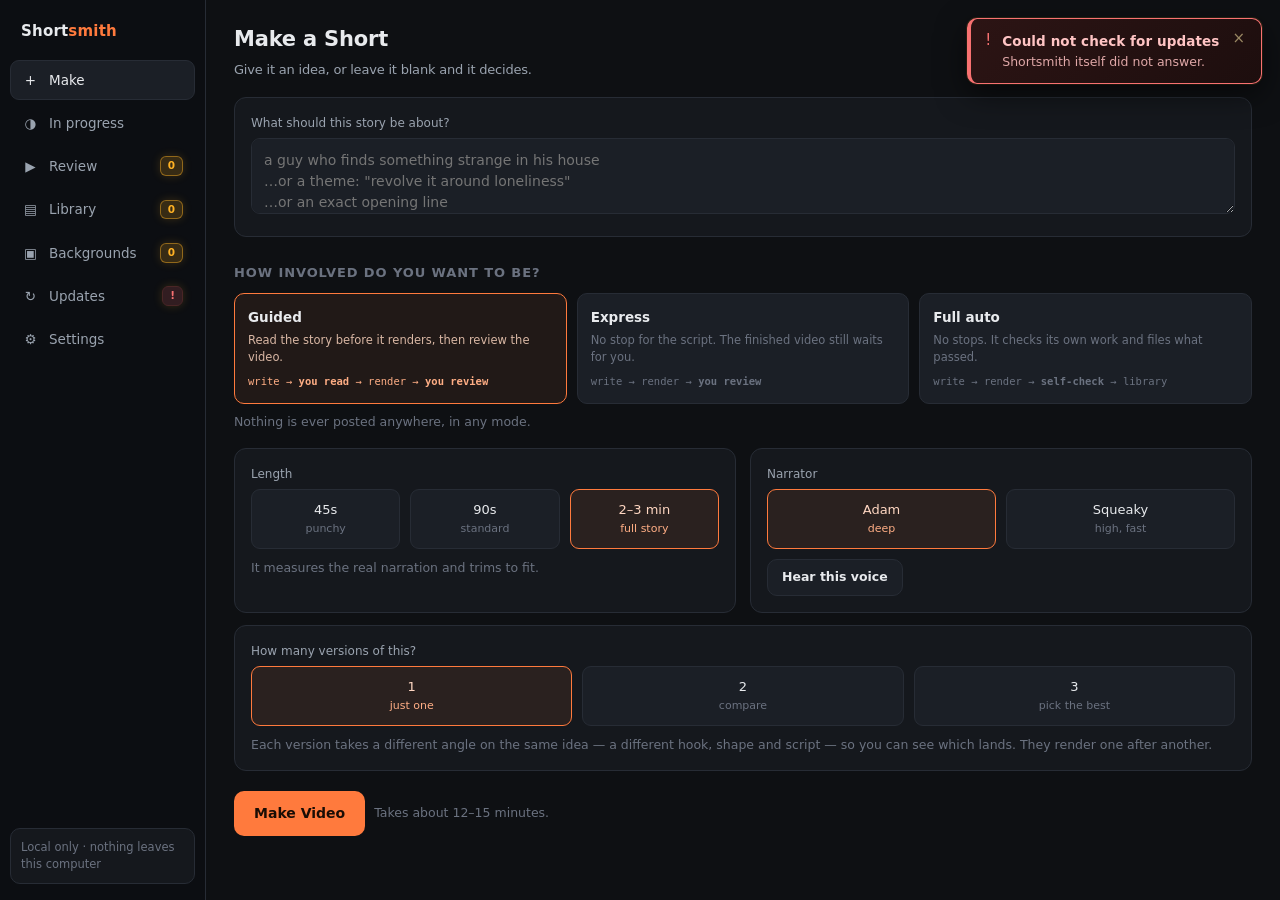
==== commit e89279e3: "2.4.5: update checks you can see, installs that are all or nothing The Updates page could not tell "" ====
--- a/app/index.html
+++ b/app/index.html
@@ -32,6 +32,9 @@
   font-weight:700;background:rgba(255,178,36,.18);color:var(--accent2);
   border:1px solid rgba(255,178,36,.45);
   box-shadow:0 0 10px rgba(255,178,36,.18)}
+.navb .cnt.bad{background:rgba(248,113,113,.16);color:var(--bad);border-color:#4a2626}
+.uwhen{margin-top:12px;font-size:12px;color:var(--faint)}
+.uwhen.bad{color:var(--bad)}
 .navb .cnt.zero{background:#191d24;color:#5d6673;border-color:#272c35;
   box-shadow:none;font-weight:600}
 .side .sp{flex:1}
@@ -1535,16 +1538,34 @@
       .trim();
 }
 
-async function loadUpdates(force){
-  const u = await api('/api/updates' + (force ? '?force=1' : ''));
+// When the copy last asked GitHub, and what happened. Shown on the page,
+// because "you have the latest version" means nothing if it never asked.
+function updateWhen(u){
+  const at = u.checked_at ? new Date(u.checked_at * 1000) : null;
+  const t = at ? at.toLocaleTimeString([], {hour: 'numeric', minute: '2-digit'}) : '?';
+  if(u.state === 'error')
+    return '<div class="uwhen bad">Tried to check with GitHub at ' + t + '. '
+      + esc(u.error || 'It did not answer.') + '</div>';
+  const mins = u.cached ? Math.round((u.age || 0) / 60) : 0;
+  return '<div class="uwhen">Checked with GitHub at ' + t
+    + (mins >= 1 ? ' (' + mins + ' min ago)' : ' (just now)') + ' and it answered. '
+    + 'Newest published: v' + esc(u.latest_version || '?') + '.</div>';
+}
+let JUST_INSTALLED = null;
+
+// announce: say how the check went in a notification as well -- when the
+// app opens and when Check again is pressed, not every time the tab opens.
+async function loadUpdates(force, announce){
+  let u;
+  try { u = await api('/api/updates' + (force ? '?force=1' : '')); }
+  catch(e){ u = {state: 'error', error: 'Shortsmith itself did not answer.', version: '?'}; }
   $('#uSub').textContent = 'You are on v' + u.version;
-  const again = '<button class="btn g sm" onclick="loadUpdates(true)">Check again</button>';
+  const again = '<button class="btn g sm" onclick="loadUpdates(true, true)">Check again</button>';
   const newest = u.latest_version ? ' (v' + esc(u.latest_version) + ')' : '';
   let head = '';
 
   if(u.state === 'error'){
     head = '<b class="warn">Could not check for updates</b>'
-      + '<div class="muted">' + esc(u.error || '') + '</div>'
       + '<div class="row" style="margin-top:12px">' + again + '</div>';
 
   } else if(u.state === 'current'){
@@ -1597,9 +1618,29 @@
       + '<div class="val">' + notesHTML(u.whats_new) + '</div></div>';
   }
 
-  $('#uCard').innerHTML = head;
-  // The badge means "there is something to install", nothing else.
-  $('#ucnt').style.display = (u.state === 'behind') ? '' : 'none';
+  if(JUST_INSTALLED)
+    head = '<b class="ok">Installed v' + esc(JUST_INSTALLED.version) + ' at '
+      + JUST_INSTALLED.at + '</b><div class="muted">' + JUST_INSTALLED.files
+      + ' file' + (JUST_INSTALLED.files === 1 ? '' : 's') + ' replaced, every one '
+      + 'read back and checked against the release. Close Shortsmith and open it '
+      + 'again to start using it.</div>' + head.replace(/^<b[^>]*>[^<]*<\/b>/, '');
+  $('#uCard').innerHTML = head + updateWhen(u);
+  // The badge: gold when there is something to install, red when the last
+  // check failed -- so a check that never got through is visible from
+  // anywhere in the app, not only on this page.
+  const badge = $('#ucnt');
+  const failed = u.state === 'error';
+  badge.classList.toggle('bad', failed);
+  badge.textContent = failed ? '!' : '1';
+  badge.title = failed ? 'The last update check did not get through' : 'An update is ready';
+  badge.style.display = (u.state === 'behind' || failed) ? '' : 'none';
+
+  if(announce){
+    if(failed) notify('Could not check for updates', u.error || 'GitHub did not answer.', 'bad');
+    else if(u.state === 'behind') notify('Update available', 'v' + (u.latest_version || '?')
+      + ' is out. Open Updates to install it.');
+    else notify('Up to date', 'Checked with GitHub: v' + u.version + ' is the newest.', 'good');
+  }
 
   $('#uLog').innerHTML = notesHTML(u.changelog) || 'No changelog in this copy.';
   $('#uCommits').innerHTML = (u.commits || []).map(c =>
@@ -1609,14 +1650,21 @@
 }
 
 async function applyUpdate(){
-  const b = $('#uBtn'); if(b){ b.disabled = true; b.textContent = 'Installing…'; }
-  const r = await api('/api/update', {});
-  if(r.ok){
+  const b = $('#uBtn'); if(b){ b.disabled = true; b.textContent = 'Downloading and checking\u2026'; }
+  let r;
+  try { r = await api('/api/update', {}); } catch(e){ r = null; }
+  if(r && r.ok && r.updated){
+    JUST_INSTALLED = {version: r.version || '?', files: r.updated,
+                      at: new Date().toLocaleTimeString([], {hour: 'numeric', minute: '2-digit'})};
     notify('Updated to v' + (r.version || '?'),
-           'Close and reopen Shortsmith to run the new version.', 'good');
+           r.updated + ' file' + (r.updated === 1 ? '' : 's') + ' replaced and checked. '
+           + 'Close and reopen Shortsmith to run the new version.', 'good');
     await loadUpdates(true);     // re-read from disk so the button goes away
+  } else if(r && r.ok){
+    notify('Nothing to install', r.message || 'This copy already matches the release.', 'good');
+    await loadUpdates(true);
   } else {
-    notify('Update failed', r.error || 'Unknown problem', 'bad');
+    notify('Update did not install', (r && r.error) || 'Shortsmith did not answer. Nothing was changed.', 'bad');
     if(b){ b.disabled = false; b.textContent = 'Install update'; }
   }
 }
@@ -2166,7 +2214,7 @@
 resetSnake();
 
 pollBoot();
-loadUpdates();
+loadUpdates(false, true);   // and say how the check went
 loadClips();        // the sidebar count said 0 until this tab was first opened
 refresh(); POLL = setInterval(refresh, 3000);
 </script>
